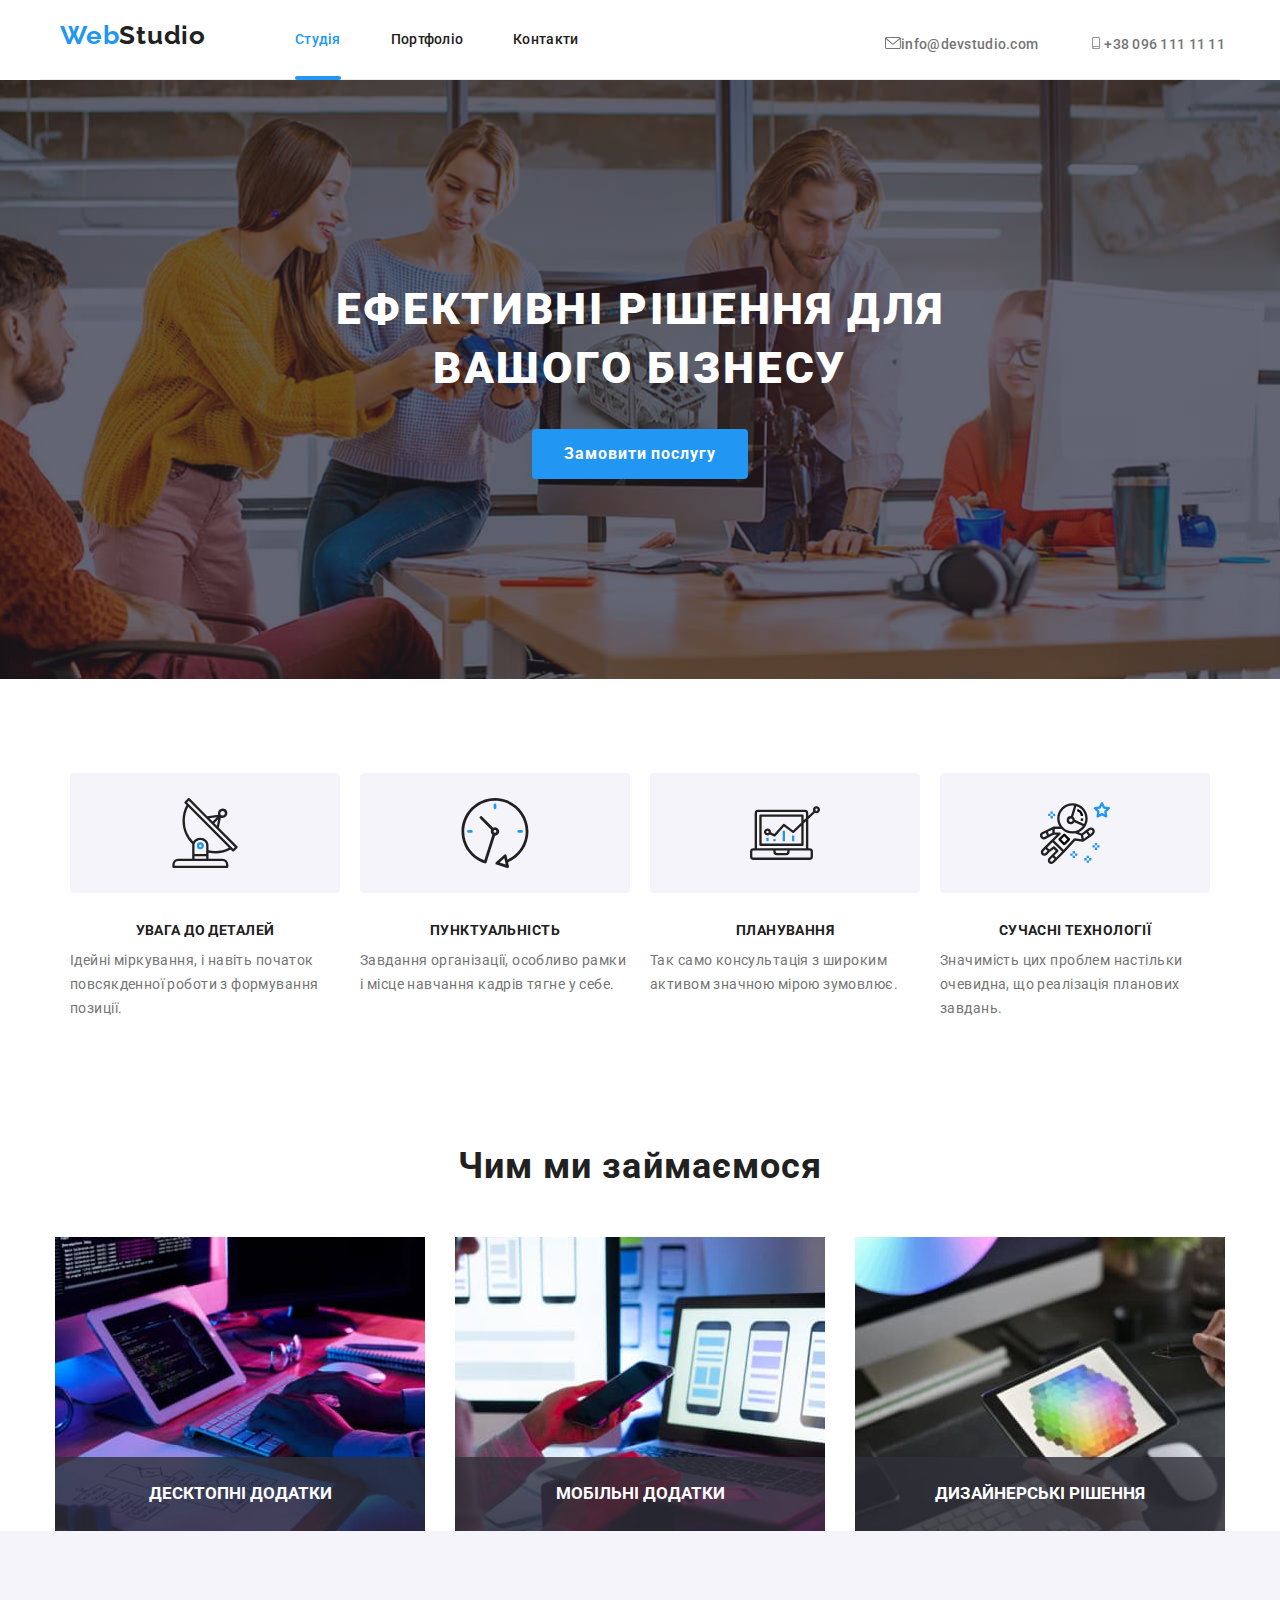
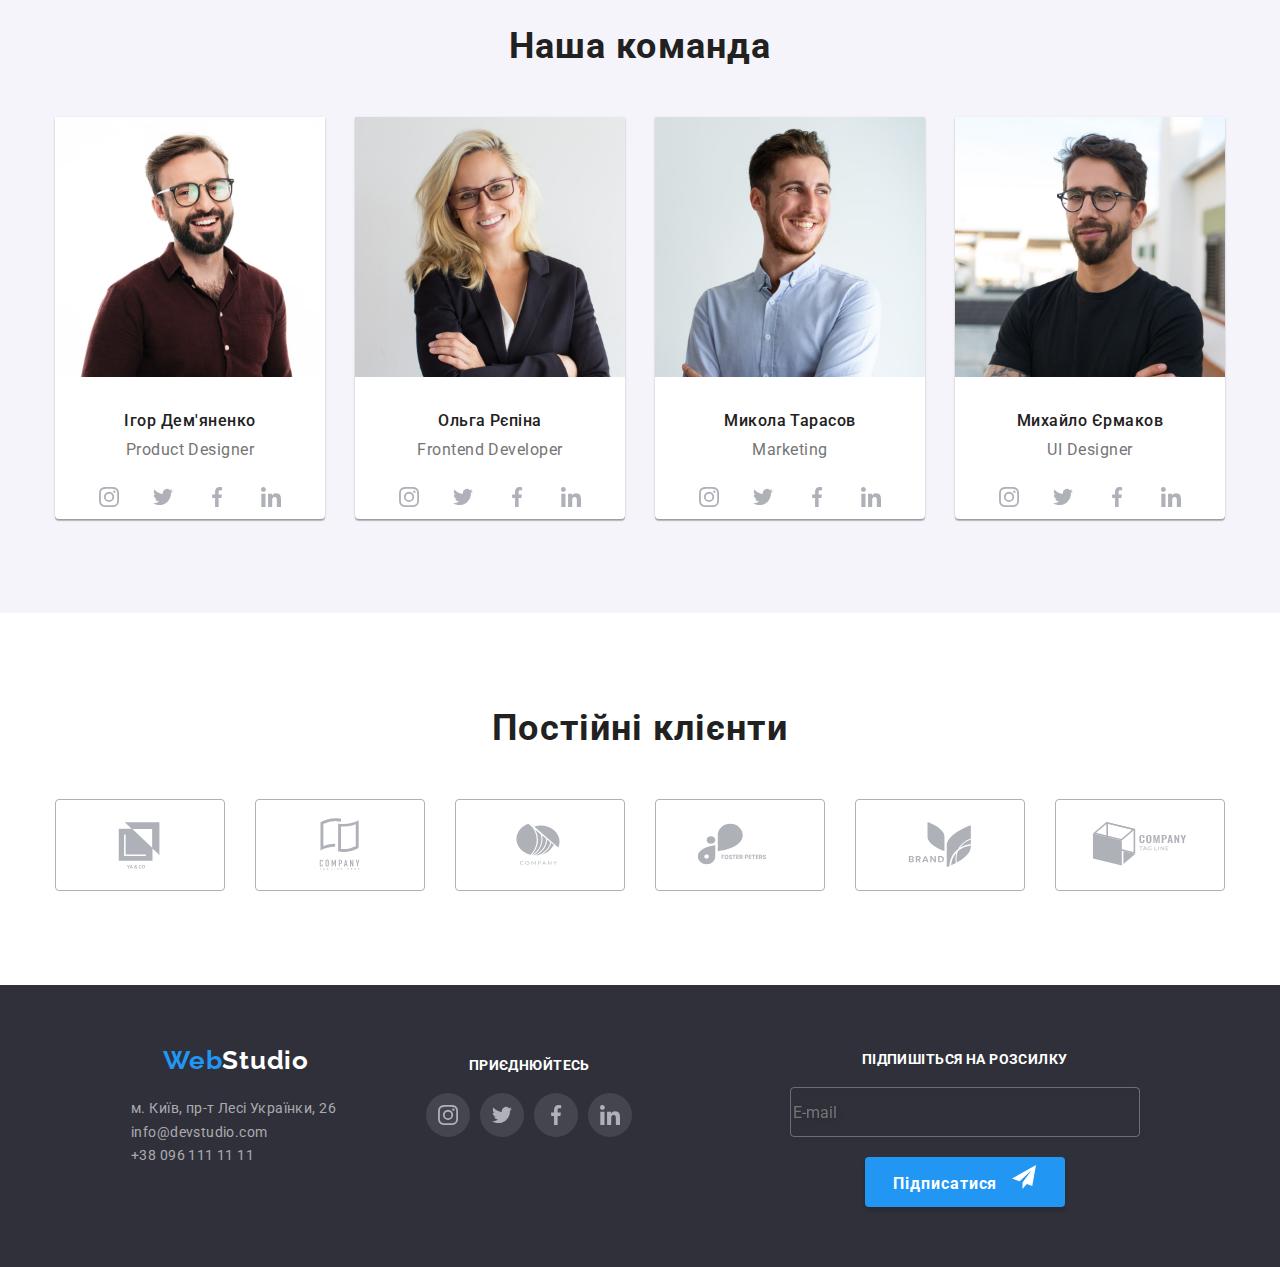
==== index.html @ e7481c09 "do hw8" ====
<!DOCTYPE html>
<html lang="uk">

<head>
  <meta charset="UTF-8" />
  <meta http-equiv="X-UA-Compatible" content="IE=edge" />
  <meta name="viewport" content="width=device-width, initial-scale=1.0" />
  <link rel="preconnect" href="https://fonts.gstatic.com" crossorigin />
  <link rel="preconnect" href="https://fonts.googleapis.com" />
  <link href="https://fonts.googleapis.com/css2?family=Raleway:wght@700&family=Roboto:wght@400;500;700;900&display=swap"
    rel="stylesheet" />
  <link rel="stylesheet"
    href="https://cdnjs.cloudflare.com/ajax/libs/modern-normalize/1.0.0/modern-normalize.min.css" />

  <link rel="stylesheet" href="./css/main.min.css" />

  <link rel="stylesheet" href="https://cdnjs.cloudflare.com/ajax/libs/animate.css/4.1.1/animate.min.css" />
  <title>WebStudio</title>
</head>

<body>
  <!-- Header -->
  <header class="page-header">
    <div class="container header">
      <!--Logo Link-->
      <div>
        <a href="./index.html" class="logo-link logo-link--header">
          <span lang="en">Web<span class="logo-link__studio logo-link__studio--header-color">Studio</span></span></a>
      </div>

      <!--Mobile navigation-->
      <div>
        <button type="button" class="open-mobile-nav open-modal" data-modal-open>
          <svg class="open-mobile-nav__svg">
            <use href="./images/icons.svg#open-mobile-nav"></use>
          </svg>
        </button>
      </div>
      <div class="backdrop is-hidden" data-modal>
        <div class="mobile-nav-modal no-scroll">
          <button type="button" class="close-mobile-nav" data-modal-close>
            <svg class="modal-close">
              <use href="./images/icons.svg#close">
              </use>
            </svg>
          </button>
          <nav class="mobile-navigation">
            <ul class="mobile-navigation__list list">
              <li class="mobile-navigation__item">
                <a href="./index.html" class="mobile-navigation__link mobile-navigation__link--active link">Студія</a>
              </li>
              <li class="mobile-navigation__item">
                <a href="./portfolio.html" class="mobile-navigation__link link">Портфоліо</a>
              </li>
              <li class="mobile-navigation__item">
                <a href="#contacts" class="mobile-navigation__link link">Контакти</a>
              </li>
            </ul>
          </nav>
          <ul class="mobile-contact list">
            <li class="mobile-contact__item">
              <a href="mailto:info@devstudio.com" class="link mobile-contact__mail">
                info@devstudio.com
              </a>
            </li>
            <li class="mobile-contact__item">
              <a href="tel:+380961111111" class="link mobile-contact__tell">
                +38 096 111 11 11
              </a>
            </li>
          </ul>
          <ul class="header-social list">
            <li class="header-social__item">
              <a href="https://www.instagram.com/" class="header-social__link link">
                Instagram</a>
            </li>
            <li>
              <p class="pipeline">|</p>
            </li>
            <li class="header-social__item">
              <a href="https://twitter.com/" class="header-social__link link">
                Twitter</a>
            </li>
            <li>
              <p class="pipeline">|</p>
            </li>
            <li class="header-social__item">
              <a href="https://www.facebook.com/" class="header-social__link link">
                Facebook</a>
            </li>
            <li>
              <p class="pipeline">|</p>
            </li>
            <li class="header-social__item">
              <a href="https://www.linkedin.com/" class="header-social__link link">
                LinkedIN
              </a>
            </li>
          </ul>
        </div>
      </div>
    </div>

    <!--Normal navigation-->
    <nav class="navigation">
      <ul class="navigation__list list">
        <li class="navigation__item">
          <a href="./index.html" class="navigation__link link navigation__link--active ">Студія</a>
        </li>
        <li class="navigation__item">
          <a href="./portfolio.html" class="navigation__link link">Портфоліо</a>
        </li>
        <li class="navigation__item">
          <a href="#contacts" class="navigation__link link">Контакти</a>
        </li>
      </ul>
    </nav>

    <ul class="contact list">
      <li class="contact__item">
        <a href="mailto:info@devstudio.com" class="link contact__mail">
          <div class="logo-cont">
            <svg class="mail-svg">
              <use href="./images/icons.svg#icon-envelope">
              </use>
            </svg>
          </div>info@devstudio.com
        </a>
      </li>
      <li class="contact__item">
        <a href="tel:+380961111111" class="link contact__tell">
          <div class="logo-cont">
            <svg class="phone-svg">
              <use href="./images/icons.svg#icon-phone">
              </use>
            </svg>
          </div>+38 096 111 11 11
        </a>
      </li>
    </ul>
  </header>

  <body>

    <!--Hero Section-->
    <section>
      <div class="hero">
        <h1 class="hero__title">
          Ефективні рішення для вашого бізнесу
        </h1>
        <button type="button" class="hero__button open-modal button" data-modal-open>
          Замовити послугу
        </button>
      </div>
    </section>

    <!--Section Our Аdvantages-->
    <section class="advantages section">
      <div class="container">
        <h2 class="advantages__title visually-hidden">Переваги</h2>
        <ul class="advantage list">
          <li class="advantage__item">
            <div class="advantage__bloc">
              <svg class="advantage__svg">
                <use href="./images/icons.svg#icon-antenna"></use>
              </svg>
            </div>
            <h3 class="advantage__name">УВАГА ДО ДЕТАЛЕЙ</h3>
            <p class="advantage__description">
              Ідейні міркування, і навіть початок повсякденної роботи з
              формування позиції.
            </p>
          </li>
          <li class="advantage__item">
            <div class="advantage__bloc">
              <svg class="advantage__svg">
                <use href="./images/icons.svg#icon-clock"></use>
              </svg>
            </div>
            <h3 class="advantage__name">ПУНКТУАЛЬНІСТЬ</h3>
            <p class="advantage__description">
              Завдання організації, особливо рамки і місце навчання кадрів тягне
              у себе.
            </p>
          </li>
          <li class="advantage__item">
            <div class="advantage__bloc">
              <svg class="advantage__svg">
                <use href="./images/icons.svg#icon-diagram"></use>
              </svg>
            </div>
            <h3 class="advantage__name">ПЛАНУВАННЯ</h3>
            <p class="advantage__description">
              Так само консультація з широким активом значною мірою зумовлює.
            </p>
          </li>
          <li class="advantage__item">
            <div class="advantage__bloc">
              <svg class="advantage__svg">
                <use href="./images/icons.svg#icon-astronaut"></use>
              </svg>
            </div>
            <h3 class="advantage__name">СУЧАСНІ ТЕХНОЛОГІЇ</h3>
            <p class="advantage__description">
              Значимість цих проблем настільки очевидна, що реалізація планових
              завдань.
            </p>
          </li>
        </ul>
      </div>
    </section>

    <!--Section What Do We Do-->
    <section class="we-do section">
      <div class="container">
        <h2 class="we-do__title block-head">Чим ми займаємося</h2>
        <ul class="we-do__list list">
          <li class="we-do__item">
            <div class="we-do__thumb">
              <img class="we-do__img" src="./images/we-do/box1.jpg" alt="Programing" width="370" />
              <p class="we-do__description">Десктопні додатки</p>
            </div>
          </li>
          <li class="we-do__item">
            <div class="we-do__thumb">
              <img class="we-do__img" src="./images/we-do/box2.jpg" alt="Design" width="370" />
              <p class="we-do__description">Мобільні додатки</p>
            </div>
          </li>
          <li class="we-do__item">
            <div class="we-do__thumb">
              <img class="we-do__img" src="./images/we-do/box3.jpg" alt="Drafting" width="370" />
              <p class="we-do__description">Дизайнерські рішення</p>
            </div>
          </li>
        </ul>
      </div>
    </section>

    <!--Our Team-->
    <section class="team-sect section">
      <div class="container">
        <h2 class="block-head">Наша команда</h2>
        <ul class="team list">
          <li class="team__item">
            <section class="employee">
              <img class="employee__img" src="./images/team/team1.jpg" alt="Ігор Дем'яненко" width="270" />
              <div class="team-frame">
                <h3 class="employee__name">Ігор Дем'яненко</h3>
                <p class="employee__position-on-team" lang="en">
                  Product Designer
                </p>
                <div class="employee__social-network">
                  <ul class="social list">
                    <li class="social__item">
                      <a class="social__link" href="https://www.instagram.com/">
                        <svg class="social__svg">
                          <use href="./images/icons.svg#icon-instagram"></use>
                        </svg>
                      </a>
                    </li>
                    <li class="social__item">
                      <a class="social__link" href="https://twitter.com/">
                        <svg class="social__svg">
                          <use href="./images/icons.svg#icon-twitter"></use>
                        </svg>
                      </a>
                    </li>
                    <li class="social__item">
                      <a class="social__link" href="https://www.facebook.com/">
                        <svg class="social__svg">
                          <use href="./images/icons.svg#icon-facebook"></use>
                        </svg>
                      </a>
                    </li>
                    <li class="social__item">
                      <a class="social__link" href="https://www.linkedin.com/">
                        <svg class="social__svg">
                          <use href="./images/icons.svg#icon-linkedin"></use>
                        </svg>
                      </a>
                    </li>
                  </ul>
                </div>
              </div>
            </section>
          </li>
          <li class="team__item">
            <section class="employee">
              <img class="employee__img" src="./images/team/team2.jpg" alt="Ольга Рєпіна" width="270" />
              <div class="team-frame">
                <h3 class="employee__name">Ольга Рєпіна</h3>
                <p class="employee__position-on-team" lang="en">
                  Frontend Developer
                </p>
                <div class="employee__social-network">
                  <ul class="social list">
                    <li class="social__item">
                      <a class="social__link" href="https://www.instagram.com/">
                        <svg class="social__svg">
                          <use href="./images/icons.svg#icon-instagram"></use>
                        </svg>
                      </a>
                    </li>
                    <li class="social__item">
                      <a class="social__link" href="https://twitter.com/">
                        <svg class="social__svg">
                          <use href="./images/icons.svg#icon-twitter"></use>
                        </svg>
                      </a>
                    </li>
                    <li class="social__item">
                      <a class="social__link" href="https://www.facebook.com/">
                        <svg class="social__svg">
                          <use href="./images/icons.svg#icon-facebook"></use>
                        </svg>
                      </a>
                    </li>
                    <li class="social__item">
                      <a class="social__link" href="https://www.linkedin.com/">
                        <svg class="social__svg">
                          <use href="./images/icons.svg#icon-linkedin"></use>
                        </svg>
                      </a>
                    </li>
                  </ul>
                </div>
              </div>
            </section>
          </li>
          <li class="team__item">
            <section class="employee">
              <img class="employee__img" src="./images/team/team3.jpg" alt="Микола Тарасов" width="270" />
              <div class="team-frame">
                <h3 class="employee__name">Микола Тарасов</h3>
                <p class="employee__position-on-team" lang="en">
                  Marketing
                </p>
                <div class="employee__social-network">
                  <ul class="social list">
                    <li class="social__item">
                      <a class="social__link" href="https://www.instagram.com/">
                        <svg class="social__svg">
                          <use href="./images/icons.svg#icon-instagram"></use>
                        </svg>
                      </a>
                    </li>
                    <li class="social__item">
                      <a class="social__link" href="https://twitter.com/">
                        <svg class="social__svg">
                          <use href="./images/icons.svg#icon-twitter"></use>
                        </svg>
                      </a>
                    </li>
                    <li class="social__item">
                      <a class="social__link" href="https://www.facebook.com/">
                        <svg class="social__svg">
                          <use href="./images/icons.svg#icon-facebook"></use>
                        </svg>
                      </a>
                    </li>
                    <li class="social__item">
                      <a class="social__link" href="https://www.linkedin.com/">
                        <svg class="social__svg">
                          <use href="./images/icons.svg#icon-linkedin"></use>
                        </svg>
                      </a>
                    </li>
                  </ul>
                </div>
              </div>
            </section>
          </li>
          <li>
            <section class="employee">
              <img class="employee__img" src="./images/team/team4.jpg" alt="Михайло Єрмаков" width="270" />
              <div class="team-frame">
                <h3 class="employee__name">Михайло Єрмаков</h3>
                <p class="employee__position-on-team" lang="en">
                  UI Designer
                </p>
                <div class="team-social-network">
                  <div class="employee__social-network">
                    <ul class="social list">
                      <li class="social__item">
                        <a class="social__link" href="https://www.instagram.com/">
                          <svg class="social__svg">
                            <use href="./images/icons.svg#icon-instagram"></use>
                          </svg>
                        </a>
                      </li>
                      <li class="social__item">
                        <a class="social__link" href="https://twitter.com/">
                          <svg class="social__svg">
                            <use href="./images/icons.svg#icon-twitter"></use>
                          </svg>
                        </a>
                      </li>
                      <li class="social__item">
                        <a class="social__link" href="https://www.facebook.com/">
                          <svg class="social__svg">
                            <use href="./images/icons.svg#icon-facebook"></use>
                          </svg>
                        </a>
                      </li>
                      <li class="social__item">
                        <a class="social__link" href="https://www.linkedin.com/">
                          <svg class="social__svg">
                            <use href="./images/icons.svg#icon-linkedin"></use>
                          </svg>
                        </a>
                      </li>
                    </ul>
                  </div>
                </div>
              </div>
            </section>
          </li>
        </ul>
      </div>
    </section>

    <!--Regular Customers-->
    <section class="customer section">
      <div class="container">
        <h2 class="block-head">Постійні клієнти</h2>
        <ul class="customer__list list">
          <li class="customer__item">
            <a href="" class="customer__link">
              <svg class="customer__logo">
                <use href="./images/icons.svg#icon-client-logo-1"></use>
              </svg>
            </a>
          </li>
          <li class="customer__item">
            <a href="" class="customer__link">
              <svg class="customer__logo">
                <use href="./images/icons.svg#icon-client-logo-2"></use>
              </svg>
            </a>
          </li>
          <li class="customer__item">
            <a href="" class="customer__link">
              <svg class="customer__logo">
                <use href="./images/icons.svg#icon-client-logo-3"></use>
              </svg>
            </a>
          </li>
          <li class="customer__item">
            <a href="" class="customer__link">
              <svg class="customer__logo">
                <use href="./images/icons.svg#icon-client-logo-4"></use>
              </svg>
            </a>
          </li>
          <li class="customer__item">
            <a href="" class="customer__link">
              <svg class="customer__logo">
                <use href="./images/icons.svg#icon-client-logo-5"></use>
              </svg>
            </a>
          </li>
          <li class="customer__item">
            <a href="" class="customer__link">
              <svg class="customer__logo">
                <use href="./images/icons.svg#icon-client-logo-6"></use>
              </svg>
            </a>
          </li>
        </ul>
      </div>
    </section>

    <!--Footer-->
    <footer class="footer">
      <div class="container footer-cont">
        <h2 class="visually-hidden" id="#contacts">
          Контакти
        </h2>
        <address class="address">
          <ul class="address__contact list">
            <li class="address__item">
              <a href="./index.html" class="logo-link logo-link--footer"><span lang="en">Web<span
                    class="logo-link__studio logo-link__studio--footer-color">Studio</span></span></a>
            </li>
            <li class="address__item">
              <p class="address__place">м. Київ, пр-т Лесі Українки, 26</p>
            </li>
            <li class="address__item">
              <a href="mailto:info@devstudio.com" class="address__mail">info@devstudio.com</a>
            </li>
            <li class="address__item">
              <a href="tel:+380961111111" class="address__tell">+38 096 111 11 11</a>
            </li>
          </ul>
        </address>

        <div class="connect">
          <p class="connect__label">Приєднюйтесь</p>
          <ul class="social list">
            <li class="social__item">
              <a href="https://www.instagram.com/" class="social__link">
                <svg class="social__svg">
                  <use href="./images/icons.svg#icon-instagram"></use>
                </svg>
              </a>
            </li>
            <li class="social__item">
              <a href="https://twitter.com/" class="social__link">
                <svg class="social__svg">
                  <use href="./images/icons.svg#icon-twitter"></use>
                </svg>
              </a>
            </li>
            <li class="social__item">
              <a href="https://www.facebook.com/" class="social__link">
                <svg class="social__svg">
                  <use href="./images/icons.svg#icon-facebook"></use>
                </svg>
              </a>
            </li>
            <li class="social__item">
              <a href="https://www.linkedin.com/" class="social__link">
                <svg class="social__svg">
                  <use href="./images/icons.svg#icon-linkedin"></use>
                </svg>
              </a>
            </li>
          </ul>
        </div>

        <div class="subs">
          <form name="subscribe__form" autocomplete="on" novalidate class="subscribe">
            <label class="subscribe__label">
              <span class="subscribe__text">Підпишіться на розсилку</span>
              <input type="email" name="email" placeholder="E-mail" class="subscribe__input" />
            </label>
            <button type="submit" class="btn">Підписатися
              <svg class="btn__icon">
                <use href="./images/icons.svg#send">
                </use>
              </svg>
            </button>
          </form>
        </div>
      </div>
    </footer>


    <!--modal-->
    <div class="backdrop is-hidden" data-modal>
      <div class="modal-call no-scroll">
        <button type="button" class="close-button" data-modal-close>
          <svg class="modal-close">
            <use href="./images/icons.svg#close">
            </use>
          </svg>
        </button>
        <div class="order-service">
          <h2 class="visually-hidden">Замовити послугу</h2>
          <p class="">Залиште свої дані, ми вам передзвонимо</p>
          <label class="client-label">Ім'я
            <input type="text" name="client-name" class="client-input">
            <svg class="input-icon">
              <use href="./images/icons.svg#name"></use>
            </svg>
          </label>
          <label class="client-label">Телефон
            <input type="tel" name="client-tel" class="client-input">
            <svg class="input-icon">
              <use href="./images/icons.svg#phone"></use>
            </svg>
          </label>
          <label class="client-label">Пошта
            <input type="email" name="client-email" class="client-input">
            <svg class="input-icon">
              <use href="./images/icons.svg#envelope"></use>
            </svg>
          </label>
          <label class="client-label">
            Коментар
            <textarea name="comment" placeholder="Введіть текст" class="client-text-area"></textarea>
          </label>


          <div class="applybox">
            <input type="checkbox" id="conditions" class="check" name="check" />

            <label for="conditions" class="conditions"><span class="check-icon"></span>Погоджуюся з розсилкою та приймаю

            </label>
            <a href="https://policies.google.com/terms?hl=uk" class="link terms-agreement" target="_blank"
              rel="noreferrer noopener">Умови
              договору</a>
          </div>


          <button type="submit" class="send-btn">Відправити</button>
        </div>
      </div>
    </div>

  </body>

  <script src="./js/modal.js"></script>
  <script src="js/mobile-menu.js"></script>

</html>
---- css/main.min.css ----
html{-webkit-box-sizing:border-box;box-sizing:border-box}*,*::before,*::after{-webkit-box-sizing:inherit;box-sizing:inherit}body,html{margin:0;height:100%}h1,h2,h3,h4,h5,h6,p,ul,li{margin:0;padding:0}img li a ul label input{display:block;width:100%;height:auto}body{font-family:"Roboto",sans-serif;color:#212121;font-style:normal;margin:0 auto}.list{list-style:none;padding:0;margin:0}.visually-hidden{overflow:hidden;position:absolute;white-space:nowrap;clip:rect(0 0 0 0);-webkit-clip-path:inset(50%);clip-path:inset(50%);height:1px;width:1px}.link:hover,.link:focus{color:#2196f3}.container{display:block;margin:0 auto;padding-left:15px;padding-right:15px;max-width:480px}@media screen and (min-width: 768px){.container{max-width:768px}}@media screen and (min-width: 1200px){.container{max-width:1200px}}.section{padding-top:60px;padding-bottom:60px;margin:0 auto}@media screen and (min-width: 1200px){.section{padding-top:94px;padding-bottom:94px}}.block-head{font-weight:700;font-size:36px;line-height:1.17;text-align:center;letter-spacing:.03em;margin-bottom:50px}.is-hidden{opacity:0;visibility:hidden;pointer-events:none}.backdrop{position:fixed;top:0;left:0;width:100%;height:100vh;background:rgba(0,0,0,.5);visibility:visible;-webkit-transition:opacity 1000ms cubic-bezier(0.4, 0, 0.2, 1),visibility 1000ms cubic-bezier(0.4, 0, 0.2, 1);transition:opacity 1000ms cubic-bezier(0.4, 0, 0.2, 1),visibility 1000ms cubic-bezier(0.4, 0, 0.2, 1)}.modal{width:530px;height:580px;position:absolute;top:50%;left:50%;-webkit-transform:translate(-50%, -50%) scale(1);transform:translate(-50%, -50%) scale(1);background:#fff;-webkit-box-shadow:0px 1px 3px rgba(0,0,0,.12),0px 1px 1px rgba(0,0,0,.14),0px 2px 1px rgba(0,0,0,.2);box-shadow:0px 1px 3px rgba(0,0,0,.12),0px 1px 1px rgba(0,0,0,.14),0px 2px 1px rgba(0,0,0,.2);border-radius:4px;-webkit-transition:-webkit-transform 1000ms cubic-bezier(0.215, 0.61, 0.355, 1);transition:-webkit-transform 1000ms cubic-bezier(0.215, 0.61, 0.355, 1);transition:transform 1000ms cubic-bezier(0.215, 0.61, 0.355, 1);transition:transform 1000ms cubic-bezier(0.215, 0.61, 0.355, 1), -webkit-transform 1000ms cubic-bezier(0.215, 0.61, 0.355, 1)}.backdrop.is-hidden .modal{-webkit-transform:scale(0.1);transform:scale(0.1)}.close-button{position:absolute;right:10px;top:10px;border:1px solid rgba(0,0,0,.1);background-color:#fff;width:30px;height:30px;border-radius:50%;cursor:pointer}.close-button:hover svg,.close-button:focus svg{fill:var(--link-color);-webkit-transition:fill 250ms cubic-bezier(0.4, 0, 0.2, 1);transition:fill 250ms cubic-bezier(0.4, 0, 0.2, 1)}.modal-close{width:11px;height:11px}.backdrop.is-hidden .modal{-webkit-transform:scale(0.1);transform:scale(0.1)}.no-scroll{overflow:hidden}.page-header{display:-webkit-box;display:-ms-flexbox;display:flex;-webkit-box-orient:horizontal;-webkit-box-direction:normal;-ms-flex-direction:row;flex-direction:row;-webkit-box-align:center;-ms-flex-align:center;align-items:center;border-bottom:solid 1px #ececec;height:auto;position:relative;max-width:1200px;margin:0 auto;min-height:60px}@media screen and (min-width: 768px){.page-header{min-height:80px}}.open-mobile-nav__svg{width:40px;height:40px}.open-mobile-nav{display:-webkit-box;display:-ms-flexbox;display:flex;background-color:#fff;border:none;width:40px;height:40px;padding:0;position:absolute;right:15px;top:15px}@media screen and (min-width: 768px){.open-mobile-nav{display:none}}.mobile-nav-modal{width:100%;max-width:450px;height:100%;position:absolute;top:50%;left:50%;-webkit-transform:translate(-50%, -50%) scale(1);transform:translate(-50%, -50%) scale(1);background:#fff;-webkit-box-shadow:0px 1px 3px rgba(0,0,0,.12),0px 1px 1px rgba(0,0,0,.14),0px 2px 1px rgba(0,0,0,.2);box-shadow:0px 1px 3px rgba(0,0,0,.12),0px 1px 1px rgba(0,0,0,.14),0px 2px 1px rgba(0,0,0,.2);border-radius:4px;-webkit-transition:-webkit-transform 1000ms cubic-bezier(0.215, 0.61, 0.355, 1);transition:-webkit-transform 1000ms cubic-bezier(0.215, 0.61, 0.355, 1);transition:transform 1000ms cubic-bezier(0.215, 0.61, 0.355, 1);transition:transform 1000ms cubic-bezier(0.215, 0.61, 0.355, 1), -webkit-transform 1000ms cubic-bezier(0.215, 0.61, 0.355, 1);padding:55px 48px}.close-mobile-nav{position:absolute;right:15px;top:15px;width:30px;height:30px;border-radius:50%;cursor:pointer;border:none;background-color:#fff}.close-mobile-nav:hover svg,.close-mobile-nav:focus svg{fill:#2196f3;-webkit-transition:fill 250ms cubic-bezier(0.4, 0, 0.2, 1);transition:fill 250ms cubic-bezier(0.4, 0, 0.2, 1)}.modal-close{width:11px;height:11px}.mobile-navigation{display:block}.mobile-navigation__list{display:-webkit-box;display:-ms-flexbox;display:flex;-webkit-box-orient:vertical;-webkit-box-direction:normal;-ms-flex-direction:column;flex-direction:column}.mobile-navigation__item:not(last-child){margin-bottom:45px}.mobile-navigation__link{display:block;font-weight:500;font-size:40px;line-height:1.3;letter-spacing:.02em;color:#212121}.mobile-navigation__link--active{color:#2196f3}.mobile-contact{display:block;-webkit-box-orient:vertical;-webkit-box-direction:normal;-ms-flex-direction:column;flex-direction:column;margin-top:34px}.mobile-contact__item:not(last-child){margin-bottom:40px}.mobile-contact__tell,.mobile-contact__mail{font-weight:500;font-size:24px;line-height:1.15;letter-spacing:.02em;color:#757575;padding:32px 0}.header-social{display:-webkit-box;display:-ms-flexbox;display:flex;-webkit-box-orient:horizontal;-webkit-box-direction:normal;-ms-flex-direction:row;flex-direction:row;-ms-flex-pack:distribute;justify-content:space-around}.header-social__link{color:#2196f3}.pipeline{color:rgba(33,33,33,.2)}.navigation{display:none}@media screen and (min-width: 768px){.navigation{display:contents;display:-webkit-box;display:-ms-flexbox;display:flex;position:absolute;left:255px}}.contact{display:none}@media screen and (min-width: 768px){.contact{display:-webkit-box;display:-ms-flexbox;display:flex;vertical-align:middle}}@media screen and (min-width: 768px){.contact{display:contents;display:-webkit-box;display:-ms-flexbox;display:flex;-webkit-box-orient:vertical;-webkit-box-direction:normal;-ms-flex-direction:column;flex-direction:column;vertical-align:middle;position:absolute;right:15px}}@media screen and (min-width: 1200px){.contact{-webkit-box-orient:horizontal;-webkit-box-direction:normal;-ms-flex-direction:row;flex-direction:row}}.contact__item{display:block}.contact__item:not(:last-child){margin-right:50px}.logo-cont{height:12px;-webkit-box-pack:center;-ms-flex-pack:center;justify-content:center}.contact__mail,.contact__tell{font-weight:500;font-size:14px;line-height:1.15;letter-spacing:.02em;color:#757575;display:-webkit-box;display:-ms-flexbox;display:flex;margin-top:10px}.navigation__list{display:-webkit-box;display:-ms-flexbox;display:flex;-webkit-box-orient:horizontal;-webkit-box-direction:normal;-ms-flex-direction:row;flex-direction:row;-webkit-box-align:center;-ms-flex-align:center;align-items:center}.navigation__link{display:block;font-weight:500;font-size:14px;line-height:1.15;letter-spacing:.02em;color:#212121;padding:32px 0;position:relative}.navigation__link--active{color:#2196f3}.navigation__link--active::after{content:"";display:block;width:100%;height:4px;background-color:#2196f3;border-radius:2px;position:absolute;bottom:0px}.navigation__item:not(:last-child){margin-right:50px}.logo-link__studio{color:#212121}.contact{display:none}@media screen and (min-width: 768px){.contact{display:-webkit-box;display:-ms-flexbox;display:flex;vertical-align:middle}}.mail-svg,.phone-svg{width:16px;height:12px;-webkit-box-pack:baseline;-ms-flex-pack:baseline;justify-content:baseline;fill:currentColor}.logo-link{font-family:"Raleway",sans-serif;font-style:normal;font-weight:700;font-size:26px;line-height:1.2;color:#2196f3;letter-spacing:.03em;text-decoration:none}.logo-link--header{display:block;position:absolute;top:15px;left:20px}@media screen and (min-width: 768px){.logo-link--header{top:20px}}.logo-link__studio--header-color{color:#212121}.logo-link__studio--footer-color{color:#fff}.logo-link--footer{display:-webkit-box;display:-ms-flexbox;display:flex;-webkit-box-align:baseline;-ms-flex-align:baseline;align-items:baseline;margin-bottom:20px}.social{display:-webkit-box;display:-ms-flexbox;display:flex;-webkit-box-orient:horizontal;-webkit-box-direction:normal;-ms-flex-direction:row;flex-direction:row;gap:10;-webkit-box-pack:center;-ms-flex-pack:center;justify-content:center}.social__link>svg{fill:#afb1b8;-webkit-transition-property:fill;transition-property:fill;-webkit-transition-duration:250ms;transition-duration:250ms;-webkit-transition-timing-function:cubic-bezier(0.4, 0, 0.2, 1);transition-timing-function:cubic-bezier(0.4, 0, 0.2, 1)}.social__link:hover>svg,.social__link:focus>svg{fill:#fff}.social__link{display:-webkit-box;display:-ms-flexbox;display:flex;-webkit-box-align:center;-ms-flex-align:center;align-items:center;-webkit-box-pack:center;-ms-flex-pack:center;justify-content:center;width:44px;height:44px;border-radius:50%;background:rgba(255,255,255,0);-webkit-transition-property:background-color;transition-property:background-color;-webkit-transition-duration:250ms;transition-duration:250ms;-webkit-transition-timing-function:cubic-bezier(0.4, 0, 0.2, 1);transition-timing-function:cubic-bezier(0.4, 0, 0.2, 1)}.social__link:hover,.social__link:focus{background-color:#2196f3}.link{text-decoration:none;-webkit-transition-property:color;transition-property:color;-webkit-transition-duration:250ms;transition-duration:250ms;-webkit-transition-timing-function:cubic-bezier(0.4, 0, 0.2, 1);transition-timing-function:cubic-bezier(0.4, 0, 0.2, 1)}.link :hover,.link :focus{color:#2196f3}.hero{min-width:480px;height:auto;padding:200px 0;background-repeat:no-repeat;background-position:center;background-size:cover;background-color:#c4c4c4;background-image:-webkit-gradient(linear, left top, left bottom, from(rgba(47, 48, 58, 0.4)), to(rgba(47, 48, 58, 0.4))),url(/images/hero/hero_mobile_x1.jpg);background-image:linear-gradient(rgba(47, 48, 58, 0.4), rgba(47, 48, 58, 0.4)),url(/images/hero/hero_mobile_x1.jpg)}@media screen and (min-width: 768px){.hero{min-width:768px;background-image:-webkit-gradient(linear, left top, left bottom, from(rgba(47, 48, 58, 0.4)), to(rgba(47, 48, 58, 0.4))),url(/images/hero/hero_tablet_x1.jpg);background-image:linear-gradient(rgba(47, 48, 58, 0.4), rgba(47, 48, 58, 0.4)),url(/images/hero/hero_tablet_x1.jpg)}}@media screen and (min-width: 1200px){.hero{min-width:768px;background-image:-webkit-gradient(linear, left top, left bottom, from(rgba(47, 48, 58, 0.4)), to(rgba(47, 48, 58, 0.4))),url(/images/hero/hero_desktop_x1.jpg);background-image:linear-gradient(rgba(47, 48, 58, 0.4), rgba(47, 48, 58, 0.4)),url(/images/hero/hero_desktop_x1.jpg)}}.hero__title{display:block;max-width:360px;margin:0 auto;font-weight:900;font-size:26px;line-height:1.62;text-align:center;letter-spacing:.06em;text-transform:uppercase;color:#fff;margin-bottom:30px}@media screen and (min-width: 1200px){.hero__title{max-width:730px;font-size:44px;line-height:1.35}}.hero__button{display:block;font-weight:700;font-size:16px;line-height:1.35;font-family:inherit;letter-spacing:.06em;background-color:#2196f3;color:#fff;cursor:pointer;width:216px;height:50px;border-radius:4px;border:1px rgba(0,0,0,0);margin:0 auto;-webkit-transition-property:background-color;transition-property:background-color;-webkit-transition-duration:250ms;transition-duration:250ms;-webkit-transition-timing-function:cubic-bezier(0.4, 0, 0.2, 1);transition-timing-function:cubic-bezier(0.4, 0, 0.2, 1)}.hero__button:focus,.hero__button:hover{background-color:#188ce8}.advantage{-webkit-box-orient:vertical;-webkit-box-direction:normal;-ms-flex-direction:column;flex-direction:column;-webkit-box-pack:center;-ms-flex-pack:center;justify-content:center;-webkit-box-align:start;-ms-flex-align:start;align-items:flex-start;margin:0 auto}@media screen and (min-width: 768px){.advantage{display:-webkit-box;display:-ms-flexbox;display:flex;-ms-flex-wrap:wrap;flex-wrap:wrap;gap:20px;-webkit-box-orient:horizontal;-webkit-box-direction:normal;-ms-flex-direction:row;flex-direction:row}}.advantage__bloc{display:-webkit-box;display:-ms-flexbox;display:flex;-webkit-box-pack:center;-ms-flex-pack:center;justify-content:center;-webkit-box-align:center;-ms-flex-align:center;align-items:center;width:450px;height:120px;margin-bottom:30px;background:#f5f4fa;border-radius:4px}@media screen and (min-width: 768px){.advantage__bloc{width:354px}}@media screen and (min-width: 1200px){.advantage__bloc{max-width:270px;margin-bottom:30px}}.advantage__svg{width:70px;height:70px;fill:#212121,#afb1b8}.advantage__name{text-align:center;color:var(--text-color);text-transform:uppercase;font-weight:700;font-size:14px;line-height:1.14;letter-spacing:.03em;margin-bottom:10px}.advantage__description{font-weight:400;width:450px;font-size:14px;line-height:1.71;letter-spacing:.03em;color:#757575;margin-bottom:30px}@media screen and (min-width: 768px){.advantage__description{max-width:354px}}@media screen and (min-width: 1200px){.advantage__description{max-width:270px}}.we-do{display:none}@media screen and (min-width: 1200px){.we-do{display:contents}}.we-do__list{display:-webkit-box;display:-ms-flexbox;display:flex;-webkit-box-orient:horizontal;-webkit-box-direction:normal;-ms-flex-direction:row;flex-direction:row;-webkit-box-pack:center;-ms-flex-pack:center;justify-content:center}.we-do__item:nth-child(n+2){margin-left:30px}.we-do__item{display:block}.we-do__img{display:block}.we-do__description{display:block;color:#fff;text-transform:uppercase;padding:27px 0;text-align:center;background:rgba(47,48,58,.8);position:absolute;bottom:0;width:100%;font-weight:700;font-size:17px}.we-do__thumb{position:relative}.team-sect{background-color:#f5f4fa}.team{display:-webkit-box;display:-ms-flexbox;display:flex;-webkit-box-orient:vertical;-webkit-box-direction:normal;-ms-flex-direction:column;flex-direction:column;-webkit-box-pack:center;-ms-flex-pack:center;justify-content:center;-webkit-box-align:center;-ms-flex-align:center;align-items:center;gap:30px}@media screen and (min-width: 768px){.team{display:-webkit-box;display:-ms-flexbox;display:flex;-webkit-box-orient:horizontal;-webkit-box-direction:normal;-ms-flex-direction:row;flex-direction:row;-ms-flex-wrap:wrap;flex-wrap:wrap}}.team__item{display:block}.employee{background-color:#fff;-webkit-box-shadow:0px 1px 3px rgba(0,0,0,.12),0px 1px 1px rgba(0,0,0,.14),0px 2px 1px rgba(0,0,0,.2);box-shadow:0px 1px 3px rgba(0,0,0,.12),0px 1px 1px rgba(0,0,0,.14),0px 2px 1px rgba(0,0,0,.2);border-radius:0px 0px 4px 4px;width:450px}@media screen and (min-width: 768px){.employee{width:354px}}@media screen and (min-width: 1200px){.employee{width:270px}}.employee__img{width:450px;height:auto}@media screen and (min-width: 768px){.employee__img{width:354px}}@media screen and (min-width: 1200px){.employee__img{width:270px}}.employee__name{padding-top:30px;font-weight:500;font-size:16px;line-height:1.19;letter-spacing:.03em;margin-bottom:10px;text-align:center}.employee__position-on-team{font-weight:400;font-size:16px;line-height:1.19;letter-spacing:.03em;color:#757575;text-align:center;margin-bottom:16px}.modal-call{width:calc(100vw - 30px);max-width:450px;min-height:610px;position:absolute;top:50%;left:50%;-webkit-transform:translate(-50%, -50%) scale(1);transform:translate(-50%, -50%) scale(1);background:#fff;-webkit-box-shadow:0px 1px 3px rgba(0,0,0,.12),0px 1px 1px rgba(0,0,0,.14),0px 2px 1px rgba(0,0,0,.2);box-shadow:0px 1px 3px rgba(0,0,0,.12),0px 1px 1px rgba(0,0,0,.14),0px 2px 1px rgba(0,0,0,.2);border-radius:4px;-webkit-transition:-webkit-transform 1000ms cubic-bezier(0.215, 0.61, 0.355, 1);transition:-webkit-transform 1000ms cubic-bezier(0.215, 0.61, 0.355, 1);transition:transform 1000ms cubic-bezier(0.215, 0.61, 0.355, 1);transition:transform 1000ms cubic-bezier(0.215, 0.61, 0.355, 1), -webkit-transform 1000ms cubic-bezier(0.215, 0.61, 0.355, 1)}@media screen and (min-width: 1200px){.modal-call{max-width:528px;max-height:581px}}.backdrop.is-hidden .modal{-webkit-transform:scale(0.1);transform:scale(0.1)}.close-button{position:absolute;right:10px;top:10px;border:1px solid rgba(0,0,0,.1);background-color:#fff;width:30px;height:30px;border-radius:50%;cursor:pointer}.close-button:hover svg,.close-button:focus svg{fill:var(--link-color);-webkit-transition:fill 250ms cubic-bezier(0.4, 0, 0.2, 1);transition:fill 250ms cubic-bezier(0.4, 0, 0.2, 1)}.modal-close{width:11px;height:11px}.is-hidden{opacity:0;visibility:hidden;pointer-events:none}.backdrop.is-hidden .modal{-webkit-transform:scale(0.1);transform:scale(0.1)}.no-scroll{overflow:hidden}.order-service{display:-webkit-box;display:-ms-flexbox;display:flex;-webkit-box-orient:vertical;-webkit-box-direction:normal;-ms-flex-direction:column;flex-direction:column;padding:40px}.order-service p{font-weight:700;font-size:20px;line-height:1.15;text-align:center;letter-spacing:.03em;color:var(--main-color);margin-bottom:12px}.client-label{display:block;font-weight:400;font-size:12px;line-height:1.17;letter-spacing:.01em;color:var(--contact-color);margin-bottom:10px;position:relative}.input-icon{width:18px;height:18px;fill:var(--main-color);position:absolute;top:50%;left:12px}.client-input{display:block;width:100%;height:40px;margin-top:4px;padding:12px 12px 12px 36px}.client-input:focus,.input-subscribe:focus,.client-text-area:focus{border-color:var(--link-color);-webkit-transition:border-color 250ms cubic-bezier(0.4, 0, 0.2, 1);transition:border-color 250ms cubic-bezier(0.4, 0, 0.2, 1)}.client-input:focus+.input-icon{fill:var(--link-color);-webkit-transition:fill 250ms cubic-bezier(0.4, 0, 0.2, 1);transition:fill 250ms cubic-bezier(0.4, 0, 0.2, 1)}.client-text-area{display:block;width:100%;height:120px;padding:12px;margin-top:4px;resize:none}.client-input,.input-subscribe,.client-text-area{outline:none;border:1px solid rgba(33,33,33,.2);border-radius:4px}.check-box-agreement{width:16px;height:15px;border:2px solid var(--secondary-text-color);border-radius:2px}.agreement{margin:0 auto;margin-top:20px}.terms-agreement{font-weight:400;font-size:14px;line-height:1.7;letter-spacing:.03em;color:var(--link-color);-webkit-text-decoration-line:underline;text-decoration-line:underline;margin-left:3px}* .conditions{margin-top:12px;margin-left:5px;text-align:center;font-weight:400;font-size:14px;line-height:1.7px;letter-spacing:.03em;color:var(--description-color);-webkit-user-select:none;-moz-user-select:none;-ms-user-select:none;user-select:none}.send-btn{display:-webkit-box;display:-ms-flexbox;display:flex;width:200px;height:50px;margin-top:30px;-webkit-box-align:center;-ms-flex-align:center;align-items:center;-ms-flex-item-align:center;align-self:center;-webkit-box-pack:center;-ms-flex-pack:center;justify-content:center;background:var(--link-color);-webkit-box-shadow:0px 4px 4px rgba(0,0,0,.15);box-shadow:0px 4px 4px rgba(0,0,0,.15);border-radius:4px;border:none;color:var(--footer-color);font-weight:700;font-size:16px;line-height:1.8;letter-spacing:.06em}.send-btn:hover,.send-btn:focus{background-color:var(--btn-hover-color);-webkit-transition:background-color 250ms cubic-bezier(0.4, 0, 0.2, 1);transition:background-color 250ms cubic-bezier(0.4, 0, 0.2, 1)}.order-service .applybox{position:relative;display:-webkit-box;display:-ms-flexbox;display:flex;-webkit-box-pack:center;-ms-flex-pack:center;justify-content:center;margin-top:19px}.applybox .check{border:2px solid var(--secondary-text-color)}.apply-link{color:var(--accent-color)}.conditions .check-icon{position:absolute;top:50%;left:21px;width:16px;height:15px;translate:0 -50%;border:2px solid var(--secondary-text-color);border-radius:2px}.footer{background-color:#2f303a;margin:0 auto;padding-top:60px;padding-bottom:60px}@media screen and (min-width: 768px){.footer-cont{display:-webkit-box;display:-ms-flexbox;display:flex;-ms-flex-wrap:wrap;flex-wrap:wrap}}.address{display:block;font-family:"Roboto";font-style:normal;font-weight:400;font-size:14px;line-height:1.714;letter-spacing:.03em;color:#fff;margin:0 auto}@media screen and (min-width: 768px){.address{margin-left:76px}}.address__contact{display:-webkit-box;display:-ms-flexbox;display:flex;-webkit-box-orient:vertical;-webkit-box-direction:normal;-ms-flex-direction:column;flex-direction:column;-webkit-box-pack:center;-ms-flex-pack:center;justify-content:center;-webkit-box-align:center;-ms-flex-align:center;align-items:center}@media screen and (min-width: 1200px){.address__contact{-webkit-box-pack:start;-ms-flex-pack:start;justify-content:start}}.address__item{display:block}.address__place,.address__mail,.address__tell{display:-webkit-box;display:-ms-flexbox;display:flex;font-family:"Roboto";font-style:normal;font-weight:400;font-size:14px;line-height:1.714;letter-spacing:.03em;color:rgba(255,255,255,.6);text-decoration:none;width:210px;-webkit-box-pack:center;-ms-flex-pack:center;justify-content:center}@media screen and (min-width: 1200px){.address__place,.address__mail,.address__tell{-webkit-box-pack:start;-ms-flex-pack:start;justify-content:start}}.connect{padding-top:60px}@media screen and (min-width: 768px){.connect{padding:0;margin-right:72px}}.connect__label{text-align:center}.social{margin:0 auto}.subs{display:block;margin:0 auto;padding-top:60px}@media screen and (min-width: 1200px){.subs{padding-top:0}}.subscribe__label{display:block;color:#fff;max-width:450px;margin:0 auto}@media screen and (min-width: 768px){.subscribe__label{width:350px}}.subscribe__input{display:block;max-width:450px;width:100%;height:50px;-ms-flex-line-pack:center;align-content:center;background-color:rgba(0,0,0,0);border:1px solid rgba(255,255,255,.3);-webkit-filter:drop-shadow(0px 4px 4px rgba(0, 0, 0, 0.15));filter:drop-shadow(0px 4px 4px rgba(0, 0, 0, 0.15));border-radius:4px}.subscribe__text{display:block;text-align:center;font-weight:700;font-size:14px;line-height:1.15;letter-spacing:.03em;text-transform:uppercase;color:#fff;margin-top:6px;margin-bottom:20px}.subscribe__label{display:block;color:#fff}.subscribe_form_input p{display:block;-webkit-box-orient:vertical;-webkit-box-direction:normal;-ms-flex-direction:column;flex-direction:column;margin-bottom:23px}.subscribe_form_input{display:block}.btn{width:200px;height:50px;background:#2196f3;-webkit-box-shadow:0px 4px 4px rgba(0,0,0,.15);box-shadow:0px 4px 4px rgba(0,0,0,.15);border-radius:4px;font-weight:700;font-size:16px;line-height:1.88;letter-spacing:.06em;color:#fff;display:block;cursor:pointer;border:none;margin:20px auto 0px auto}.btn:hover,.btn:focus{background-color:#188ce8}.btn__icon{width:24px;height:24px;fill:#fff;margin-left:10px}.connect{display:block}.connect__label{font-style:normal;font-weight:700;font-size:14px;line-height:1,15;letter-spacing:.03em;text-transform:uppercase;color:#fff;margin-bottom:20px;margin-top:12px}.connect__list{display:-webkit-box;display:-ms-flexbox;display:flex;-webkit-box-pack:center;-ms-flex-pack:center;justify-content:center;gap:10px}.social__svg{width:20px;height:20px;fill:#fff}.social__link{display:-webkit-box;display:-ms-flexbox;display:flex;-webkit-box-align:center;-ms-flex-align:center;align-items:center;-webkit-box-pack:center;-ms-flex-pack:center;justify-content:center;width:44px;height:44px;border-radius:50%;background:rgba(255,255,255,.1);-webkit-transition-property:background-color;transition-property:background-color;-webkit-transition-duration:250ms;transition-duration:250ms;-webkit-transition-timing-function:cubic-bezier(0.4, 0, 0.2, 1);transition-timing-function:cubic-bezier(0.4, 0, 0.2, 1)}.social__link:hover,.social__link:focus{background-color:#2196f3}.social__item:not(:last-child){margin-right:10px}.customer__list{display:-webkit-box;display:-ms-flexbox;display:flex;-ms-flex-wrap:wrap;flex-wrap:wrap;-webkit-box-pack:center;-ms-flex-pack:center;justify-content:center;gap:30px}.customer__item{display:block}.customer__link{display:-webkit-box;display:-ms-flexbox;display:flex;-webkit-box-pack:center;-ms-flex-pack:center;justify-content:center;-webkit-box-align:center;-ms-flex-align:center;align-items:center;max-width:210px;height:92px;border-radius:4px;border:1px solid #afb1b8;-webkit-transition-property:border-color;transition-property:border-color;-webkit-transition-duration:250ms;transition-duration:250ms;-webkit-transition-timing-function:cubic-bezier(0.4, 0, 0.2, 1);transition-timing-function:cubic-bezier(0.4, 0, 0.2, 1)}@media screen and (min-width: 768px){.customer__link{width:225px}}@media screen and (min-width: 1200px){.customer__link{width:170px}}.customer__link:hover,.customer__link:focus{border-color:#2196f3}.customer__link:hover>.customer__logo,.customer__link:focus>.customer__logo{fill:#2196f3}.customer__logo{display:block;width:106px;height:60px;fill:#afb1b8}.sort{display:-webkit-box;display:-ms-flexbox;display:flex;-webkit-box-pack:center;-ms-flex-pack:center;justify-content:center;margin-bottom:50px}.sort__button{font-weight:500;font-size:16px;line-height:1.625;font-family:inherit;letter-spacing:.03em;background:#f5f4fa;cursor:pointer;border:none;padding:6px 22px;border-radius:4px;-webkit-transition-property:background-color,color,-webkit-box-shadow;transition-property:background-color,color,-webkit-box-shadow;transition-property:background-color,color,box-shadow;transition-property:background-color,color,box-shadow,-webkit-box-shadow;-webkit-transition-duration:250ms;transition-duration:250ms;-webkit-transition-timing-function:cubic-bezier(0.4, 0, 0.2, 1);transition-timing-function:cubic-bezier(0.4, 0, 0.2, 1)}.sort__button:hover,.sort__button:focus{background-color:#2196f3;color:#fff;-webkit-box-shadow:0px 3px 1px rgba(0,0,0,.1),0px 1px 2px rgba(0,0,0,.08),0px 2px 2px rgba(0,0,0,.12);box-shadow:0px 3px 1px rgba(0,0,0,.1),0px 1px 2px rgba(0,0,0,.08),0px 2px 2px rgba(0,0,0,.12)}.sort__button{margin-left:8px}.portfolio{display:-webkit-box;display:-ms-flexbox;display:flex;-ms-flex-wrap:wrap;flex-wrap:wrap;margin:0 -15px}.portfolio__item{display:-webkit-box;display:-ms-flexbox;display:flex}.portfolio__item:hover .portfolio__hover--overlay{-webkit-transform:translateX(0);transform:translateX(0)}.portfolio__work{display:block;-ms-flex-preferred-size:33.3333333333%;flex-basis:33.3333333333%;margin:15px;list-style:none;text-decoration:none;color:inherit;-webkit-transition-property:background,-webkit-box-shadow;transition-property:background,-webkit-box-shadow;transition-property:background,box-shadow;transition-property:background,box-shadow,-webkit-box-shadow;-webkit-transition-duration:250ms;transition-duration:250ms;-webkit-transition-timing-function:cubic-bezier(0.4, 0, 0.2, 1);transition-timing-function:cubic-bezier(0.4, 0, 0.2, 1)}.portfolio__work:focus,.portfolio__work:hover{background:#fff;-webkit-box-shadow:0px 1px 1px rgba(0,0,0,.12),0px 4px 4px rgba(0,0,0,.06),1px 4px 6px rgba(0,0,0,.16);box-shadow:0px 1px 1px rgba(0,0,0,.12),0px 4px 4px rgba(0,0,0,.06),1px 4px 6px rgba(0,0,0,.16);-webkit-transition:background 250ms cubic-bezier(0.4, 0, 0.2, 1),-webkit-box-shadow 250ms cubic-bezier(0.4, 0, 0.2, 1);transition:background 250ms cubic-bezier(0.4, 0, 0.2, 1),-webkit-box-shadow 250ms cubic-bezier(0.4, 0, 0.2, 1);transition:box-shadow 250ms cubic-bezier(0.4, 0, 0.2, 1),background 250ms cubic-bezier(0.4, 0, 0.2, 1);transition:box-shadow 250ms cubic-bezier(0.4, 0, 0.2, 1),background 250ms cubic-bezier(0.4, 0, 0.2, 1),-webkit-box-shadow 250ms cubic-bezier(0.4, 0, 0.2, 1)}.portfolio__img{display:block}.portfolio__box{position:relative;overflow:hidden}.frame{border-right:solid 1px rgba(238,238,238,.9333333333);border-bottom:solid 1px rgba(238,238,238,.9333333333);border-left:solid 1px rgba(238,238,238,.9333333333);padding:20px 24px}.portfolio__box{position:relative;overflow:hidden}.portfolio__hover{display:-webkit-box;display:-ms-flexbox;display:flex;position:absolute;top:0;left:0;width:100%;height:100%;-webkit-transform:translateY(100%);transform:translateY(100%);-webkit-transition:-webkit-transform 250ms ease;transition:-webkit-transform 250ms ease;transition:transform 250ms ease;transition:transform 250ms ease, -webkit-transform 250ms ease;background-color:var(--work-overlay-bgc);padding:0 24px;-webkit-box-align:center;-ms-flex-align:center;align-items:center;font-weight:400;font-size:18px;line-height:1.56;color:#fff}.portfolio__name{display:block;font-weight:700;font-size:18px;line-height:2;letter-spacing:.06em}.portfolio__type{display:block;font-weight:400;font-size:16px;line-height:1.875;letter-spacing:.03em;color:#757575}/*# sourceMappingURL=main.min.css.map */
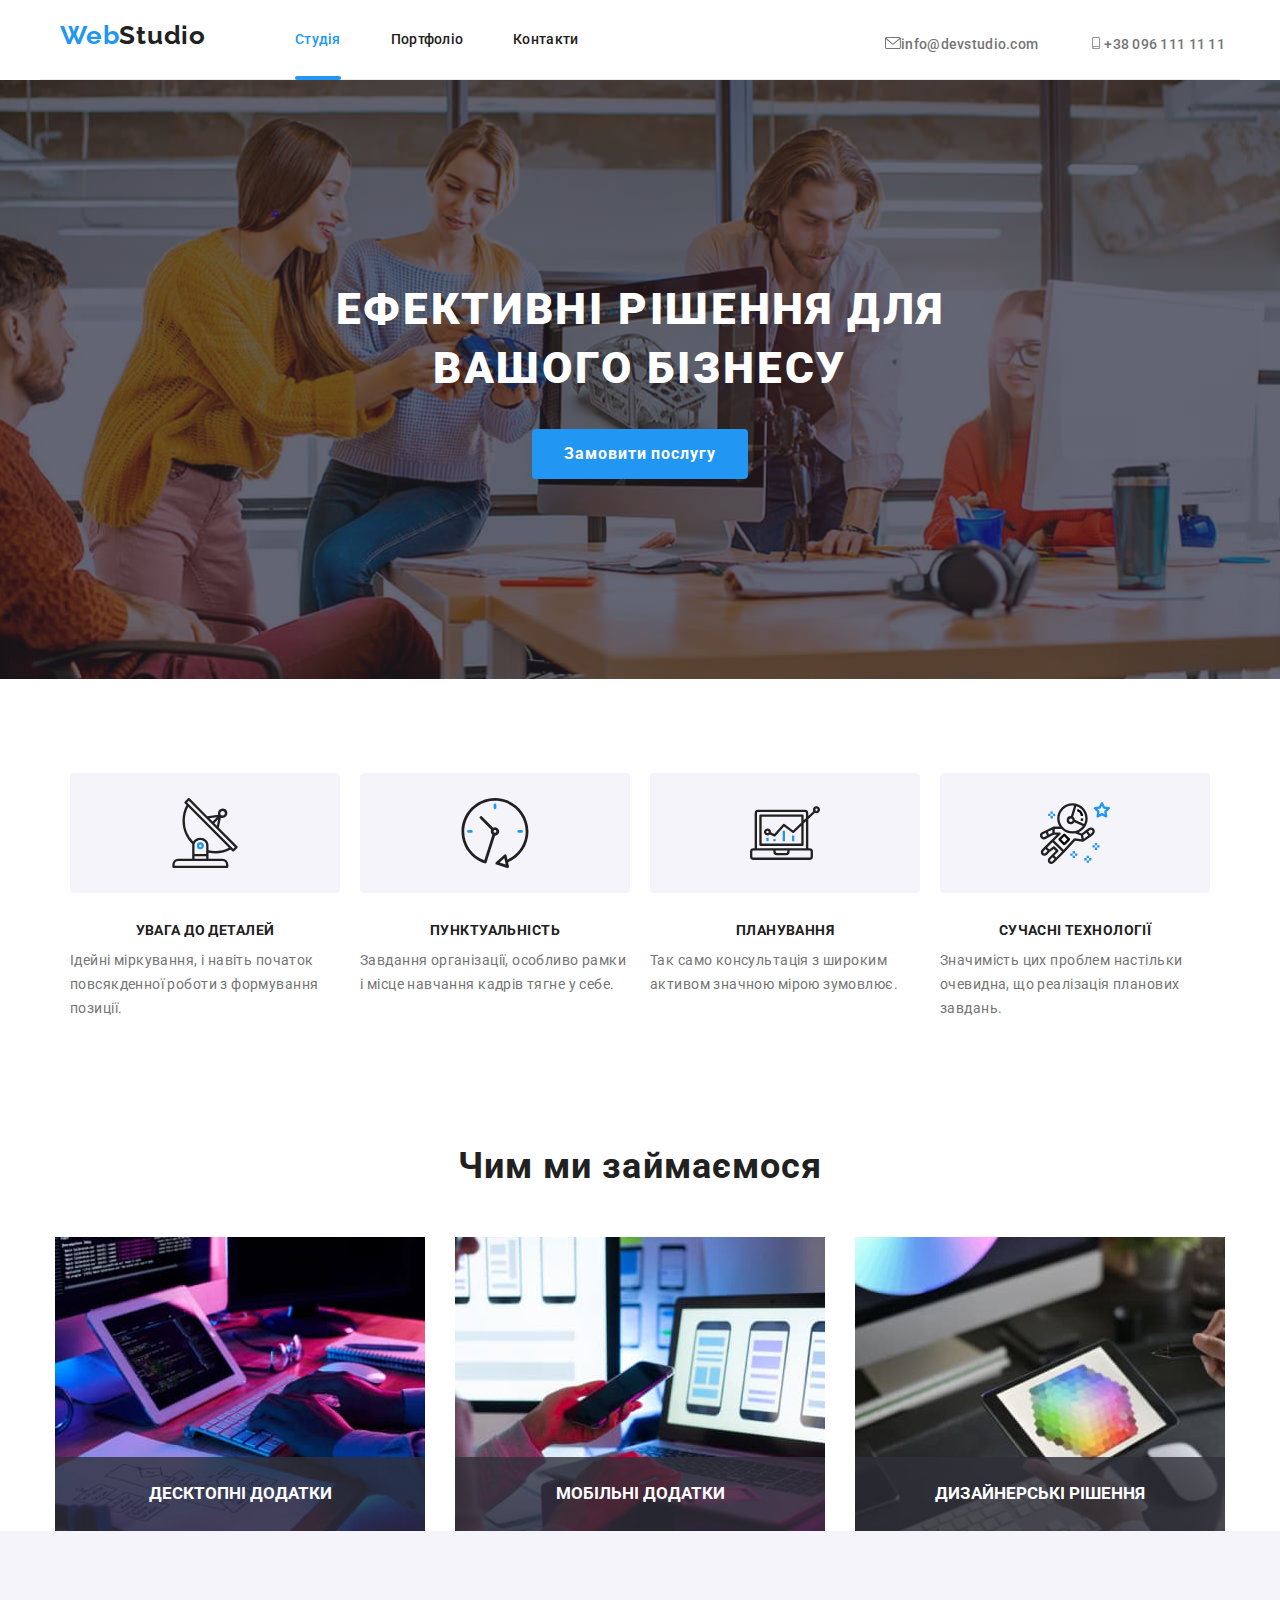
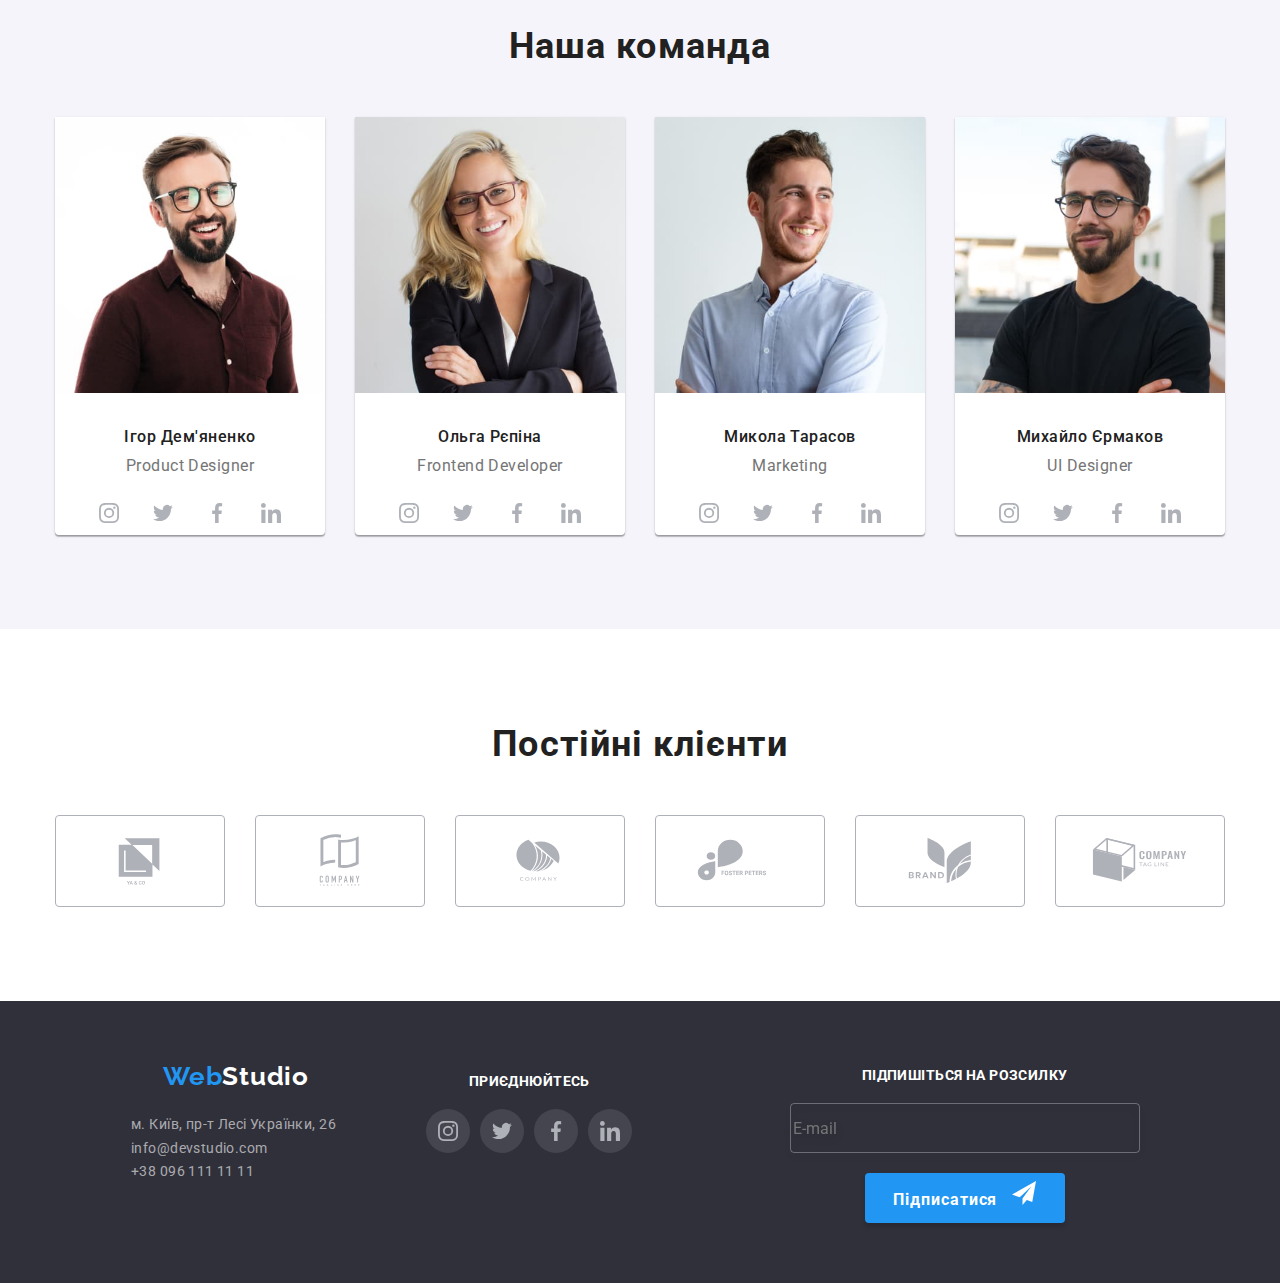
==== commit 43de8ce4: "work with photo" ====
--- a/index.html
+++ b/index.html
@@ -148,7 +148,7 @@
         <h1 class="hero__title">
           Ефективні рішення для вашого бізнесу
         </h1>
-        <button type="button" class="hero__button open-modal button" data-modal-open>
+        <button type="button" class="hero__button open-modal button" data-modal2-open>
           Замовити послугу
         </button>
       </div>
@@ -244,7 +244,18 @@
         <ul class="team list">
           <li class="team__item">
             <section class="employee">
-              <img class="employee__img" src="./images/team/team1.jpg" alt="Ігор Дем'яненко" width="270" />
+
+              <picture>
+                <source srcset="  ./images/team/igor_desk_x3.jpg x3,
+                                  ./images/team/igor_desk_x1.jpg x1," media="(min-width: 1200px)" sizes="270px" />
+                <source srcset="  ./images/team/igor_tablet_x2.jpg x2,
+                                  ./images/team/igor_tablet_x1.jpg x1," media="(min-width: 768px)" sizes="354px" />
+                <source srcset="
+                                  ./images/team/igor_mob_x2.jpg x2,
+                                  ./images/team/igor_mob_x1.jpg x1," sizes="450px" />
+                <img class="employee__img" src="./images/team/igor_mob_x1.jpg" alt="Ігор Дем'яненко" width="270" />
+              </picture>
+
               <div class="team-frame">
                 <h3 class="employee__name">Ігор Дем'яненко</h3>
                 <p class="employee__position-on-team" lang="en">
@@ -287,7 +298,16 @@
           </li>
           <li class="team__item">
             <section class="employee">
-              <img class="employee__img" src="./images/team/team2.jpg" alt="Ольга Рєпіна" width="270" />
+              <source srcset="  ./images/team/olga_desk_x3.jpg x3,
+                                ./images/team/olga_desk_x1.jpg x1,
+                                " media="(min-width: 1200px)" sizes="270px" />
+              <source srcset="  ./images/team/olga_tablet_x2.jpg x2,
+                                ./images/team/olga_tablet_x1.jpg x1,
+                                " media="(min-width: 768px)" sizes="354px" />
+              <source srcset="  ./images/team/olga_mob_x2.jpg x2,
+                                ./images/team/olga_mob_x1.jpg x1,
+                                " sizes="450px" />
+              <img class="employee__img" src="./images/team/olga_mob_x1.jpg" alt="Ольга Рєпіна" width="270" />
               <div class="team-frame">
                 <h3 class="employee__name">Ольга Рєпіна</h3>
                 <p class="employee__position-on-team" lang="en">
@@ -330,7 +350,15 @@
           </li>
           <li class="team__item">
             <section class="employee">
-              <img class="employee__img" src="./images/team/team3.jpg" alt="Микола Тарасов" width="270" />
+              <picture>
+                <source srcset="  ./images/team/mykola_desk_x3.jpg x3,
+                                  ./images/team/mykola_desk_x1.jpg x1," media="(min-width: 1200px)" sizes="270px" />
+                <source srcset="  ./images/team/mykola_tablet_x2.jpg x2,
+                                  ./images/team/mykola_tablet_x1.jpg x1," media="(min-width: 768px)" sizes="354px" />
+                <source srcset="  ./images/team/mykola_mob_x2.jpg x2,
+                                  ./images/team/mykola_mob_x1.jpg x1," sizes="450px" />
+                <img class="employee__img" src="./images/team/mykola_mob_x1.jpg" alt="Микола Тарасов" width="270" />
+              </picture>
               <div class="team-frame">
                 <h3 class="employee__name">Микола Тарасов</h3>
                 <p class="employee__position-on-team" lang="en">
@@ -373,7 +401,15 @@
           </li>
           <li>
             <section class="employee">
-              <img class="employee__img" src="./images/team/team4.jpg" alt="Михайло Єрмаков" width="270" />
+              <picture>
+                <source srcset="  ./images/team/miha_desk_x3.jpg x3,
+                                  ./images/team/miha_desk_x1.jpg x1," media="(min-width: 1200px)" sizes="270px" />
+                <source srcset="  ./images/team/miha_tablet_x2.jpg x2,
+                                  ./images/team/miha_tablet_x1.jpg x1," media="(min-width: 768px)" sizes="354px" />
+                <source srcset="  ./images/team/miha_mob_x2.jpg x2,
+                                  ./images/team/miha_mob_x1.jpg x1," sizes="450px" />
+                <img class="employee__img" src="./images/team/miha_mob_x1.jpg" alt="Михайло Єрмаков" width="270" />
+              </picture>
               <div class="team-frame">
                 <h3 class="employee__name">Михайло Єрмаков</h3>
                 <p class="employee__position-on-team" lang="en">
--- a/css/main.min.css
+++ b/css/main.min.css
@@ -1 +1 @@
-html{-webkit-box-sizing:border-box;box-sizing:border-box}*,*::before,*::after{-webkit-box-sizing:inherit;box-sizing:inherit}body,html{margin:0;height:100%}h1,h2,h3,h4,h5,h6,p,ul,li{margin:0;padding:0}img li a ul label input{display:block;width:100%;height:auto}body{font-family:"Roboto",sans-serif;color:#212121;font-style:normal;margin:0 auto}.list{list-style:none;padding:0;margin:0}.visually-hidden{overflow:hidden;position:absolute;white-space:nowrap;clip:rect(0 0 0 0);-webkit-clip-path:inset(50%);clip-path:inset(50%);height:1px;width:1px}.link:hover,.link:focus{color:#2196f3}.container{display:block;margin:0 auto;padding-left:15px;padding-right:15px;max-width:480px}@media screen and (min-width: 768px){.container{max-width:768px}}@media screen and (min-width: 1200px){.container{max-width:1200px}}.section{padding-top:60px;padding-bottom:60px;margin:0 auto}@media screen and (min-width: 1200px){.section{padding-top:94px;padding-bottom:94px}}.block-head{font-weight:700;font-size:36px;line-height:1.17;text-align:center;letter-spacing:.03em;margin-bottom:50px}.is-hidden{opacity:0;visibility:hidden;pointer-events:none}.backdrop{position:fixed;top:0;left:0;width:100%;height:100vh;background:rgba(0,0,0,.5);visibility:visible;-webkit-transition:opacity 1000ms cubic-bezier(0.4, 0, 0.2, 1),visibility 1000ms cubic-bezier(0.4, 0, 0.2, 1);transition:opacity 1000ms cubic-bezier(0.4, 0, 0.2, 1),visibility 1000ms cubic-bezier(0.4, 0, 0.2, 1)}.modal{width:530px;height:580px;position:absolute;top:50%;left:50%;-webkit-transform:translate(-50%, -50%) scale(1);transform:translate(-50%, -50%) scale(1);background:#fff;-webkit-box-shadow:0px 1px 3px rgba(0,0,0,.12),0px 1px 1px rgba(0,0,0,.14),0px 2px 1px rgba(0,0,0,.2);box-shadow:0px 1px 3px rgba(0,0,0,.12),0px 1px 1px rgba(0,0,0,.14),0px 2px 1px rgba(0,0,0,.2);border-radius:4px;-webkit-transition:-webkit-transform 1000ms cubic-bezier(0.215, 0.61, 0.355, 1);transition:-webkit-transform 1000ms cubic-bezier(0.215, 0.61, 0.355, 1);transition:transform 1000ms cubic-bezier(0.215, 0.61, 0.355, 1);transition:transform 1000ms cubic-bezier(0.215, 0.61, 0.355, 1), -webkit-transform 1000ms cubic-bezier(0.215, 0.61, 0.355, 1)}.backdrop.is-hidden .modal{-webkit-transform:scale(0.1);transform:scale(0.1)}.close-button{position:absolute;right:10px;top:10px;border:1px solid rgba(0,0,0,.1);background-color:#fff;width:30px;height:30px;border-radius:50%;cursor:pointer}.close-button:hover svg,.close-button:focus svg{fill:var(--link-color);-webkit-transition:fill 250ms cubic-bezier(0.4, 0, 0.2, 1);transition:fill 250ms cubic-bezier(0.4, 0, 0.2, 1)}.modal-close{width:11px;height:11px}.backdrop.is-hidden .modal{-webkit-transform:scale(0.1);transform:scale(0.1)}.no-scroll{overflow:hidden}.page-header{display:-webkit-box;display:-ms-flexbox;display:flex;-webkit-box-orient:horizontal;-webkit-box-direction:normal;-ms-flex-direction:row;flex-direction:row;-webkit-box-align:center;-ms-flex-align:center;align-items:center;border-bottom:solid 1px #ececec;height:auto;position:relative;max-width:1200px;margin:0 auto;min-height:60px}@media screen and (min-width: 768px){.page-header{min-height:80px}}.open-mobile-nav__svg{width:40px;height:40px}.open-mobile-nav{display:-webkit-box;display:-ms-flexbox;display:flex;background-color:#fff;border:none;width:40px;height:40px;padding:0;position:absolute;right:15px;top:15px}@media screen and (min-width: 768px){.open-mobile-nav{display:none}}.mobile-nav-modal{width:100%;max-width:450px;height:100%;position:absolute;top:50%;left:50%;-webkit-transform:translate(-50%, -50%) scale(1);transform:translate(-50%, -50%) scale(1);background:#fff;-webkit-box-shadow:0px 1px 3px rgba(0,0,0,.12),0px 1px 1px rgba(0,0,0,.14),0px 2px 1px rgba(0,0,0,.2);box-shadow:0px 1px 3px rgba(0,0,0,.12),0px 1px 1px rgba(0,0,0,.14),0px 2px 1px rgba(0,0,0,.2);border-radius:4px;-webkit-transition:-webkit-transform 1000ms cubic-bezier(0.215, 0.61, 0.355, 1);transition:-webkit-transform 1000ms cubic-bezier(0.215, 0.61, 0.355, 1);transition:transform 1000ms cubic-bezier(0.215, 0.61, 0.355, 1);transition:transform 1000ms cubic-bezier(0.215, 0.61, 0.355, 1), -webkit-transform 1000ms cubic-bezier(0.215, 0.61, 0.355, 1);padding:55px 48px}.close-mobile-nav{position:absolute;right:15px;top:15px;width:30px;height:30px;border-radius:50%;cursor:pointer;border:none;background-color:#fff}.close-mobile-nav:hover svg,.close-mobile-nav:focus svg{fill:#2196f3;-webkit-transition:fill 250ms cubic-bezier(0.4, 0, 0.2, 1);transition:fill 250ms cubic-bezier(0.4, 0, 0.2, 1)}.modal-close{width:11px;height:11px}.mobile-navigation{display:block}.mobile-navigation__list{display:-webkit-box;display:-ms-flexbox;display:flex;-webkit-box-orient:vertical;-webkit-box-direction:normal;-ms-flex-direction:column;flex-direction:column}.mobile-navigation__item:not(last-child){margin-bottom:45px}.mobile-navigation__link{display:block;font-weight:500;font-size:40px;line-height:1.3;letter-spacing:.02em;color:#212121}.mobile-navigation__link--active{color:#2196f3}.mobile-contact{display:block;-webkit-box-orient:vertical;-webkit-box-direction:normal;-ms-flex-direction:column;flex-direction:column;margin-top:34px}.mobile-contact__item:not(last-child){margin-bottom:40px}.mobile-contact__tell,.mobile-contact__mail{font-weight:500;font-size:24px;line-height:1.15;letter-spacing:.02em;color:#757575;padding:32px 0}.header-social{display:-webkit-box;display:-ms-flexbox;display:flex;-webkit-box-orient:horizontal;-webkit-box-direction:normal;-ms-flex-direction:row;flex-direction:row;-ms-flex-pack:distribute;justify-content:space-around}.header-social__link{color:#2196f3}.pipeline{color:rgba(33,33,33,.2)}.navigation{display:none}@media screen and (min-width: 768px){.navigation{display:contents;display:-webkit-box;display:-ms-flexbox;display:flex;position:absolute;left:255px}}.contact{display:none}@media screen and (min-width: 768px){.contact{display:-webkit-box;display:-ms-flexbox;display:flex;vertical-align:middle}}@media screen and (min-width: 768px){.contact{display:contents;display:-webkit-box;display:-ms-flexbox;display:flex;-webkit-box-orient:vertical;-webkit-box-direction:normal;-ms-flex-direction:column;flex-direction:column;vertical-align:middle;position:absolute;right:15px}}@media screen and (min-width: 1200px){.contact{-webkit-box-orient:horizontal;-webkit-box-direction:normal;-ms-flex-direction:row;flex-direction:row}}.contact__item{display:block}.contact__item:not(:last-child){margin-right:50px}.logo-cont{height:12px;-webkit-box-pack:center;-ms-flex-pack:center;justify-content:center}.contact__mail,.contact__tell{font-weight:500;font-size:14px;line-height:1.15;letter-spacing:.02em;color:#757575;display:-webkit-box;display:-ms-flexbox;display:flex;margin-top:10px}.navigation__list{display:-webkit-box;display:-ms-flexbox;display:flex;-webkit-box-orient:horizontal;-webkit-box-direction:normal;-ms-flex-direction:row;flex-direction:row;-webkit-box-align:center;-ms-flex-align:center;align-items:center}.navigation__link{display:block;font-weight:500;font-size:14px;line-height:1.15;letter-spacing:.02em;color:#212121;padding:32px 0;position:relative}.navigation__link--active{color:#2196f3}.navigation__link--active::after{content:"";display:block;width:100%;height:4px;background-color:#2196f3;border-radius:2px;position:absolute;bottom:0px}.navigation__item:not(:last-child){margin-right:50px}.logo-link__studio{color:#212121}.contact{display:none}@media screen and (min-width: 768px){.contact{display:-webkit-box;display:-ms-flexbox;display:flex;vertical-align:middle}}.mail-svg,.phone-svg{width:16px;height:12px;-webkit-box-pack:baseline;-ms-flex-pack:baseline;justify-content:baseline;fill:currentColor}.logo-link{font-family:"Raleway",sans-serif;font-style:normal;font-weight:700;font-size:26px;line-height:1.2;color:#2196f3;letter-spacing:.03em;text-decoration:none}.logo-link--header{display:block;position:absolute;top:15px;left:20px}@media screen and (min-width: 768px){.logo-link--header{top:20px}}.logo-link__studio--header-color{color:#212121}.logo-link__studio--footer-color{color:#fff}.logo-link--footer{display:-webkit-box;display:-ms-flexbox;display:flex;-webkit-box-align:baseline;-ms-flex-align:baseline;align-items:baseline;margin-bottom:20px}.social{display:-webkit-box;display:-ms-flexbox;display:flex;-webkit-box-orient:horizontal;-webkit-box-direction:normal;-ms-flex-direction:row;flex-direction:row;gap:10;-webkit-box-pack:center;-ms-flex-pack:center;justify-content:center}.social__link>svg{fill:#afb1b8;-webkit-transition-property:fill;transition-property:fill;-webkit-transition-duration:250ms;transition-duration:250ms;-webkit-transition-timing-function:cubic-bezier(0.4, 0, 0.2, 1);transition-timing-function:cubic-bezier(0.4, 0, 0.2, 1)}.social__link:hover>svg,.social__link:focus>svg{fill:#fff}.social__link{display:-webkit-box;display:-ms-flexbox;display:flex;-webkit-box-align:center;-ms-flex-align:center;align-items:center;-webkit-box-pack:center;-ms-flex-pack:center;justify-content:center;width:44px;height:44px;border-radius:50%;background:rgba(255,255,255,0);-webkit-transition-property:background-color;transition-property:background-color;-webkit-transition-duration:250ms;transition-duration:250ms;-webkit-transition-timing-function:cubic-bezier(0.4, 0, 0.2, 1);transition-timing-function:cubic-bezier(0.4, 0, 0.2, 1)}.social__link:hover,.social__link:focus{background-color:#2196f3}.link{text-decoration:none;-webkit-transition-property:color;transition-property:color;-webkit-transition-duration:250ms;transition-duration:250ms;-webkit-transition-timing-function:cubic-bezier(0.4, 0, 0.2, 1);transition-timing-function:cubic-bezier(0.4, 0, 0.2, 1)}.link :hover,.link :focus{color:#2196f3}.hero{min-width:480px;height:auto;padding:200px 0;background-repeat:no-repeat;background-position:center;background-size:cover;background-color:#c4c4c4;background-image:-webkit-gradient(linear, left top, left bottom, from(rgba(47, 48, 58, 0.4)), to(rgba(47, 48, 58, 0.4))),url(/images/hero/hero_mobile_x1.jpg);background-image:linear-gradient(rgba(47, 48, 58, 0.4), rgba(47, 48, 58, 0.4)),url(/images/hero/hero_mobile_x1.jpg)}@media screen and (min-width: 768px){.hero{min-width:768px;background-image:-webkit-gradient(linear, left top, left bottom, from(rgba(47, 48, 58, 0.4)), to(rgba(47, 48, 58, 0.4))),url(/images/hero/hero_tablet_x1.jpg);background-image:linear-gradient(rgba(47, 48, 58, 0.4), rgba(47, 48, 58, 0.4)),url(/images/hero/hero_tablet_x1.jpg)}}@media screen and (min-width: 1200px){.hero{min-width:768px;background-image:-webkit-gradient(linear, left top, left bottom, from(rgba(47, 48, 58, 0.4)), to(rgba(47, 48, 58, 0.4))),url(/images/hero/hero_desktop_x1.jpg);background-image:linear-gradient(rgba(47, 48, 58, 0.4), rgba(47, 48, 58, 0.4)),url(/images/hero/hero_desktop_x1.jpg)}}.hero__title{display:block;max-width:360px;margin:0 auto;font-weight:900;font-size:26px;line-height:1.62;text-align:center;letter-spacing:.06em;text-transform:uppercase;color:#fff;margin-bottom:30px}@media screen and (min-width: 1200px){.hero__title{max-width:730px;font-size:44px;line-height:1.35}}.hero__button{display:block;font-weight:700;font-size:16px;line-height:1.35;font-family:inherit;letter-spacing:.06em;background-color:#2196f3;color:#fff;cursor:pointer;width:216px;height:50px;border-radius:4px;border:1px rgba(0,0,0,0);margin:0 auto;-webkit-transition-property:background-color;transition-property:background-color;-webkit-transition-duration:250ms;transition-duration:250ms;-webkit-transition-timing-function:cubic-bezier(0.4, 0, 0.2, 1);transition-timing-function:cubic-bezier(0.4, 0, 0.2, 1)}.hero__button:focus,.hero__button:hover{background-color:#188ce8}.advantage{-webkit-box-orient:vertical;-webkit-box-direction:normal;-ms-flex-direction:column;flex-direction:column;-webkit-box-pack:center;-ms-flex-pack:center;justify-content:center;-webkit-box-align:start;-ms-flex-align:start;align-items:flex-start;margin:0 auto}@media screen and (min-width: 768px){.advantage{display:-webkit-box;display:-ms-flexbox;display:flex;-ms-flex-wrap:wrap;flex-wrap:wrap;gap:20px;-webkit-box-orient:horizontal;-webkit-box-direction:normal;-ms-flex-direction:row;flex-direction:row}}.advantage__bloc{display:-webkit-box;display:-ms-flexbox;display:flex;-webkit-box-pack:center;-ms-flex-pack:center;justify-content:center;-webkit-box-align:center;-ms-flex-align:center;align-items:center;width:450px;height:120px;margin-bottom:30px;background:#f5f4fa;border-radius:4px}@media screen and (min-width: 768px){.advantage__bloc{width:354px}}@media screen and (min-width: 1200px){.advantage__bloc{max-width:270px;margin-bottom:30px}}.advantage__svg{width:70px;height:70px;fill:#212121,#afb1b8}.advantage__name{text-align:center;color:var(--text-color);text-transform:uppercase;font-weight:700;font-size:14px;line-height:1.14;letter-spacing:.03em;margin-bottom:10px}.advantage__description{font-weight:400;width:450px;font-size:14px;line-height:1.71;letter-spacing:.03em;color:#757575;margin-bottom:30px}@media screen and (min-width: 768px){.advantage__description{max-width:354px}}@media screen and (min-width: 1200px){.advantage__description{max-width:270px}}.we-do{display:none}@media screen and (min-width: 1200px){.we-do{display:contents}}.we-do__list{display:-webkit-box;display:-ms-flexbox;display:flex;-webkit-box-orient:horizontal;-webkit-box-direction:normal;-ms-flex-direction:row;flex-direction:row;-webkit-box-pack:center;-ms-flex-pack:center;justify-content:center}.we-do__item:nth-child(n+2){margin-left:30px}.we-do__item{display:block}.we-do__img{display:block}.we-do__description{display:block;color:#fff;text-transform:uppercase;padding:27px 0;text-align:center;background:rgba(47,48,58,.8);position:absolute;bottom:0;width:100%;font-weight:700;font-size:17px}.we-do__thumb{position:relative}.team-sect{background-color:#f5f4fa}.team{display:-webkit-box;display:-ms-flexbox;display:flex;-webkit-box-orient:vertical;-webkit-box-direction:normal;-ms-flex-direction:column;flex-direction:column;-webkit-box-pack:center;-ms-flex-pack:center;justify-content:center;-webkit-box-align:center;-ms-flex-align:center;align-items:center;gap:30px}@media screen and (min-width: 768px){.team{display:-webkit-box;display:-ms-flexbox;display:flex;-webkit-box-orient:horizontal;-webkit-box-direction:normal;-ms-flex-direction:row;flex-direction:row;-ms-flex-wrap:wrap;flex-wrap:wrap}}.team__item{display:block}.employee{background-color:#fff;-webkit-box-shadow:0px 1px 3px rgba(0,0,0,.12),0px 1px 1px rgba(0,0,0,.14),0px 2px 1px rgba(0,0,0,.2);box-shadow:0px 1px 3px rgba(0,0,0,.12),0px 1px 1px rgba(0,0,0,.14),0px 2px 1px rgba(0,0,0,.2);border-radius:0px 0px 4px 4px;width:450px}@media screen and (min-width: 768px){.employee{width:354px}}@media screen and (min-width: 1200px){.employee{width:270px}}.employee__img{width:450px;height:auto}@media screen and (min-width: 768px){.employee__img{width:354px}}@media screen and (min-width: 1200px){.employee__img{width:270px}}.employee__name{padding-top:30px;font-weight:500;font-size:16px;line-height:1.19;letter-spacing:.03em;margin-bottom:10px;text-align:center}.employee__position-on-team{font-weight:400;font-size:16px;line-height:1.19;letter-spacing:.03em;color:#757575;text-align:center;margin-bottom:16px}.modal-call{width:calc(100vw - 30px);max-width:450px;min-height:610px;position:absolute;top:50%;left:50%;-webkit-transform:translate(-50%, -50%) scale(1);transform:translate(-50%, -50%) scale(1);background:#fff;-webkit-box-shadow:0px 1px 3px rgba(0,0,0,.12),0px 1px 1px rgba(0,0,0,.14),0px 2px 1px rgba(0,0,0,.2);box-shadow:0px 1px 3px rgba(0,0,0,.12),0px 1px 1px rgba(0,0,0,.14),0px 2px 1px rgba(0,0,0,.2);border-radius:4px;-webkit-transition:-webkit-transform 1000ms cubic-bezier(0.215, 0.61, 0.355, 1);transition:-webkit-transform 1000ms cubic-bezier(0.215, 0.61, 0.355, 1);transition:transform 1000ms cubic-bezier(0.215, 0.61, 0.355, 1);transition:transform 1000ms cubic-bezier(0.215, 0.61, 0.355, 1), -webkit-transform 1000ms cubic-bezier(0.215, 0.61, 0.355, 1)}@media screen and (min-width: 1200px){.modal-call{max-width:528px;max-height:581px}}.backdrop.is-hidden .modal{-webkit-transform:scale(0.1);transform:scale(0.1)}.close-button{position:absolute;right:10px;top:10px;border:1px solid rgba(0,0,0,.1);background-color:#fff;width:30px;height:30px;border-radius:50%;cursor:pointer}.close-button:hover svg,.close-button:focus svg{fill:var(--link-color);-webkit-transition:fill 250ms cubic-bezier(0.4, 0, 0.2, 1);transition:fill 250ms cubic-bezier(0.4, 0, 0.2, 1)}.modal-close{width:11px;height:11px}.is-hidden{opacity:0;visibility:hidden;pointer-events:none}.backdrop.is-hidden .modal{-webkit-transform:scale(0.1);transform:scale(0.1)}.no-scroll{overflow:hidden}.order-service{display:-webkit-box;display:-ms-flexbox;display:flex;-webkit-box-orient:vertical;-webkit-box-direction:normal;-ms-flex-direction:column;flex-direction:column;padding:40px}.order-service p{font-weight:700;font-size:20px;line-height:1.15;text-align:center;letter-spacing:.03em;color:var(--main-color);margin-bottom:12px}.client-label{display:block;font-weight:400;font-size:12px;line-height:1.17;letter-spacing:.01em;color:var(--contact-color);margin-bottom:10px;position:relative}.input-icon{width:18px;height:18px;fill:var(--main-color);position:absolute;top:50%;left:12px}.client-input{display:block;width:100%;height:40px;margin-top:4px;padding:12px 12px 12px 36px}.client-input:focus,.input-subscribe:focus,.client-text-area:focus{border-color:var(--link-color);-webkit-transition:border-color 250ms cubic-bezier(0.4, 0, 0.2, 1);transition:border-color 250ms cubic-bezier(0.4, 0, 0.2, 1)}.client-input:focus+.input-icon{fill:var(--link-color);-webkit-transition:fill 250ms cubic-bezier(0.4, 0, 0.2, 1);transition:fill 250ms cubic-bezier(0.4, 0, 0.2, 1)}.client-text-area{display:block;width:100%;height:120px;padding:12px;margin-top:4px;resize:none}.client-input,.input-subscribe,.client-text-area{outline:none;border:1px solid rgba(33,33,33,.2);border-radius:4px}.check-box-agreement{width:16px;height:15px;border:2px solid var(--secondary-text-color);border-radius:2px}.agreement{margin:0 auto;margin-top:20px}.terms-agreement{font-weight:400;font-size:14px;line-height:1.7;letter-spacing:.03em;color:var(--link-color);-webkit-text-decoration-line:underline;text-decoration-line:underline;margin-left:3px}* .conditions{margin-top:12px;margin-left:5px;text-align:center;font-weight:400;font-size:14px;line-height:1.7px;letter-spacing:.03em;color:var(--description-color);-webkit-user-select:none;-moz-user-select:none;-ms-user-select:none;user-select:none}.send-btn{display:-webkit-box;display:-ms-flexbox;display:flex;width:200px;height:50px;margin-top:30px;-webkit-box-align:center;-ms-flex-align:center;align-items:center;-ms-flex-item-align:center;align-self:center;-webkit-box-pack:center;-ms-flex-pack:center;justify-content:center;background:var(--link-color);-webkit-box-shadow:0px 4px 4px rgba(0,0,0,.15);box-shadow:0px 4px 4px rgba(0,0,0,.15);border-radius:4px;border:none;color:var(--footer-color);font-weight:700;font-size:16px;line-height:1.8;letter-spacing:.06em}.send-btn:hover,.send-btn:focus{background-color:var(--btn-hover-color);-webkit-transition:background-color 250ms cubic-bezier(0.4, 0, 0.2, 1);transition:background-color 250ms cubic-bezier(0.4, 0, 0.2, 1)}.order-service .applybox{position:relative;display:-webkit-box;display:-ms-flexbox;display:flex;-webkit-box-pack:center;-ms-flex-pack:center;justify-content:center;margin-top:19px}.applybox .check{border:2px solid var(--secondary-text-color)}.apply-link{color:var(--accent-color)}.conditions .check-icon{position:absolute;top:50%;left:21px;width:16px;height:15px;translate:0 -50%;border:2px solid var(--secondary-text-color);border-radius:2px}.footer{background-color:#2f303a;margin:0 auto;padding-top:60px;padding-bottom:60px}@media screen and (min-width: 768px){.footer-cont{display:-webkit-box;display:-ms-flexbox;display:flex;-ms-flex-wrap:wrap;flex-wrap:wrap}}.address{display:block;font-family:"Roboto";font-style:normal;font-weight:400;font-size:14px;line-height:1.714;letter-spacing:.03em;color:#fff;margin:0 auto}@media screen and (min-width: 768px){.address{margin-left:76px}}.address__contact{display:-webkit-box;display:-ms-flexbox;display:flex;-webkit-box-orient:vertical;-webkit-box-direction:normal;-ms-flex-direction:column;flex-direction:column;-webkit-box-pack:center;-ms-flex-pack:center;justify-content:center;-webkit-box-align:center;-ms-flex-align:center;align-items:center}@media screen and (min-width: 1200px){.address__contact{-webkit-box-pack:start;-ms-flex-pack:start;justify-content:start}}.address__item{display:block}.address__place,.address__mail,.address__tell{display:-webkit-box;display:-ms-flexbox;display:flex;font-family:"Roboto";font-style:normal;font-weight:400;font-size:14px;line-height:1.714;letter-spacing:.03em;color:rgba(255,255,255,.6);text-decoration:none;width:210px;-webkit-box-pack:center;-ms-flex-pack:center;justify-content:center}@media screen and (min-width: 1200px){.address__place,.address__mail,.address__tell{-webkit-box-pack:start;-ms-flex-pack:start;justify-content:start}}.connect{padding-top:60px}@media screen and (min-width: 768px){.connect{padding:0;margin-right:72px}}.connect__label{text-align:center}.social{margin:0 auto}.subs{display:block;margin:0 auto;padding-top:60px}@media screen and (min-width: 1200px){.subs{padding-top:0}}.subscribe__label{display:block;color:#fff;max-width:450px;margin:0 auto}@media screen and (min-width: 768px){.subscribe__label{width:350px}}.subscribe__input{display:block;max-width:450px;width:100%;height:50px;-ms-flex-line-pack:center;align-content:center;background-color:rgba(0,0,0,0);border:1px solid rgba(255,255,255,.3);-webkit-filter:drop-shadow(0px 4px 4px rgba(0, 0, 0, 0.15));filter:drop-shadow(0px 4px 4px rgba(0, 0, 0, 0.15));border-radius:4px}.subscribe__text{display:block;text-align:center;font-weight:700;font-size:14px;line-height:1.15;letter-spacing:.03em;text-transform:uppercase;color:#fff;margin-top:6px;margin-bottom:20px}.subscribe__label{display:block;color:#fff}.subscribe_form_input p{display:block;-webkit-box-orient:vertical;-webkit-box-direction:normal;-ms-flex-direction:column;flex-direction:column;margin-bottom:23px}.subscribe_form_input{display:block}.btn{width:200px;height:50px;background:#2196f3;-webkit-box-shadow:0px 4px 4px rgba(0,0,0,.15);box-shadow:0px 4px 4px rgba(0,0,0,.15);border-radius:4px;font-weight:700;font-size:16px;line-height:1.88;letter-spacing:.06em;color:#fff;display:block;cursor:pointer;border:none;margin:20px auto 0px auto}.btn:hover,.btn:focus{background-color:#188ce8}.btn__icon{width:24px;height:24px;fill:#fff;margin-left:10px}.connect{display:block}.connect__label{font-style:normal;font-weight:700;font-size:14px;line-height:1,15;letter-spacing:.03em;text-transform:uppercase;color:#fff;margin-bottom:20px;margin-top:12px}.connect__list{display:-webkit-box;display:-ms-flexbox;display:flex;-webkit-box-pack:center;-ms-flex-pack:center;justify-content:center;gap:10px}.social__svg{width:20px;height:20px;fill:#fff}.social__link{display:-webkit-box;display:-ms-flexbox;display:flex;-webkit-box-align:center;-ms-flex-align:center;align-items:center;-webkit-box-pack:center;-ms-flex-pack:center;justify-content:center;width:44px;height:44px;border-radius:50%;background:rgba(255,255,255,.1);-webkit-transition-property:background-color;transition-property:background-color;-webkit-transition-duration:250ms;transition-duration:250ms;-webkit-transition-timing-function:cubic-bezier(0.4, 0, 0.2, 1);transition-timing-function:cubic-bezier(0.4, 0, 0.2, 1)}.social__link:hover,.social__link:focus{background-color:#2196f3}.social__item:not(:last-child){margin-right:10px}.customer__list{display:-webkit-box;display:-ms-flexbox;display:flex;-ms-flex-wrap:wrap;flex-wrap:wrap;-webkit-box-pack:center;-ms-flex-pack:center;justify-content:center;gap:30px}.customer__item{display:block}.customer__link{display:-webkit-box;display:-ms-flexbox;display:flex;-webkit-box-pack:center;-ms-flex-pack:center;justify-content:center;-webkit-box-align:center;-ms-flex-align:center;align-items:center;max-width:210px;height:92px;border-radius:4px;border:1px solid #afb1b8;-webkit-transition-property:border-color;transition-property:border-color;-webkit-transition-duration:250ms;transition-duration:250ms;-webkit-transition-timing-function:cubic-bezier(0.4, 0, 0.2, 1);transition-timing-function:cubic-bezier(0.4, 0, 0.2, 1)}@media screen and (min-width: 768px){.customer__link{width:225px}}@media screen and (min-width: 1200px){.customer__link{width:170px}}.customer__link:hover,.customer__link:focus{border-color:#2196f3}.customer__link:hover>.customer__logo,.customer__link:focus>.customer__logo{fill:#2196f3}.customer__logo{display:block;width:106px;height:60px;fill:#afb1b8}.sort{display:-webkit-box;display:-ms-flexbox;display:flex;-webkit-box-pack:center;-ms-flex-pack:center;justify-content:center;margin-bottom:50px}.sort__button{font-weight:500;font-size:16px;line-height:1.625;font-family:inherit;letter-spacing:.03em;background:#f5f4fa;cursor:pointer;border:none;padding:6px 22px;border-radius:4px;-webkit-transition-property:background-color,color,-webkit-box-shadow;transition-property:background-color,color,-webkit-box-shadow;transition-property:background-color,color,box-shadow;transition-property:background-color,color,box-shadow,-webkit-box-shadow;-webkit-transition-duration:250ms;transition-duration:250ms;-webkit-transition-timing-function:cubic-bezier(0.4, 0, 0.2, 1);transition-timing-function:cubic-bezier(0.4, 0, 0.2, 1)}.sort__button:hover,.sort__button:focus{background-color:#2196f3;color:#fff;-webkit-box-shadow:0px 3px 1px rgba(0,0,0,.1),0px 1px 2px rgba(0,0,0,.08),0px 2px 2px rgba(0,0,0,.12);box-shadow:0px 3px 1px rgba(0,0,0,.1),0px 1px 2px rgba(0,0,0,.08),0px 2px 2px rgba(0,0,0,.12)}.sort__button{margin-left:8px}.portfolio{display:-webkit-box;display:-ms-flexbox;display:flex;-ms-flex-wrap:wrap;flex-wrap:wrap;margin:0 -15px}.portfolio__item{display:-webkit-box;display:-ms-flexbox;display:flex}.portfolio__item:hover .portfolio__hover--overlay{-webkit-transform:translateX(0);transform:translateX(0)}.portfolio__work{display:block;-ms-flex-preferred-size:33.3333333333%;flex-basis:33.3333333333%;margin:15px;list-style:none;text-decoration:none;color:inherit;-webkit-transition-property:background,-webkit-box-shadow;transition-property:background,-webkit-box-shadow;transition-property:background,box-shadow;transition-property:background,box-shadow,-webkit-box-shadow;-webkit-transition-duration:250ms;transition-duration:250ms;-webkit-transition-timing-function:cubic-bezier(0.4, 0, 0.2, 1);transition-timing-function:cubic-bezier(0.4, 0, 0.2, 1)}.portfolio__work:focus,.portfolio__work:hover{background:#fff;-webkit-box-shadow:0px 1px 1px rgba(0,0,0,.12),0px 4px 4px rgba(0,0,0,.06),1px 4px 6px rgba(0,0,0,.16);box-shadow:0px 1px 1px rgba(0,0,0,.12),0px 4px 4px rgba(0,0,0,.06),1px 4px 6px rgba(0,0,0,.16);-webkit-transition:background 250ms cubic-bezier(0.4, 0, 0.2, 1),-webkit-box-shadow 250ms cubic-bezier(0.4, 0, 0.2, 1);transition:background 250ms cubic-bezier(0.4, 0, 0.2, 1),-webkit-box-shadow 250ms cubic-bezier(0.4, 0, 0.2, 1);transition:box-shadow 250ms cubic-bezier(0.4, 0, 0.2, 1),background 250ms cubic-bezier(0.4, 0, 0.2, 1);transition:box-shadow 250ms cubic-bezier(0.4, 0, 0.2, 1),background 250ms cubic-bezier(0.4, 0, 0.2, 1),-webkit-box-shadow 250ms cubic-bezier(0.4, 0, 0.2, 1)}.portfolio__img{display:block}.portfolio__box{position:relative;overflow:hidden}.frame{border-right:solid 1px rgba(238,238,238,.9333333333);border-bottom:solid 1px rgba(238,238,238,.9333333333);border-left:solid 1px rgba(238,238,238,.9333333333);padding:20px 24px}.portfolio__box{position:relative;overflow:hidden}.portfolio__hover{display:-webkit-box;display:-ms-flexbox;display:flex;position:absolute;top:0;left:0;width:100%;height:100%;-webkit-transform:translateY(100%);transform:translateY(100%);-webkit-transition:-webkit-transform 250ms ease;transition:-webkit-transform 250ms ease;transition:transform 250ms ease;transition:transform 250ms ease, -webkit-transform 250ms ease;background-color:var(--work-overlay-bgc);padding:0 24px;-webkit-box-align:center;-ms-flex-align:center;align-items:center;font-weight:400;font-size:18px;line-height:1.56;color:#fff}.portfolio__name{display:block;font-weight:700;font-size:18px;line-height:2;letter-spacing:.06em}.portfolio__type{display:block;font-weight:400;font-size:16px;line-height:1.875;letter-spacing:.03em;color:#757575}/*# sourceMappingURL=main.min.css.map */+html{-webkit-box-sizing:border-box;box-sizing:border-box}*,*::before,*::after{-webkit-box-sizing:inherit;box-sizing:inherit}body,html{margin:0;height:100%}h1,h2,h3,h4,h5,h6,p,ul,li{margin:0;padding:0}img li a ul label input{display:block;width:100%;height:auto}body{font-family:"Roboto",sans-serif;color:#212121;font-style:normal;margin:0 auto}.list{list-style:none;padding:0;margin:0}.visually-hidden{overflow:hidden;position:absolute;white-space:nowrap;clip:rect(0 0 0 0);-webkit-clip-path:inset(50%);clip-path:inset(50%);height:1px;width:1px}.link:hover,.link:focus{color:#2196f3}.container{display:block;margin:0 auto;padding-left:15px;padding-right:15px;max-width:480px}@media screen and (min-width: 768px){.container{max-width:768px}}@media screen and (min-width: 1200px){.container{max-width:1200px}}.section{padding-top:60px;padding-bottom:60px;margin:0 auto}@media screen and (min-width: 1200px){.section{padding-top:94px;padding-bottom:94px}}.block-head{font-weight:700;font-size:36px;line-height:1.17;text-align:center;letter-spacing:.03em;margin-bottom:50px}.is-hidden{opacity:0;visibility:hidden;pointer-events:none}.backdrop{position:fixed;top:0;left:0;width:100%;height:100vh;background:rgba(0,0,0,.5);visibility:visible;-webkit-transition:opacity 1000ms cubic-bezier(0.4, 0, 0.2, 1),visibility 1000ms cubic-bezier(0.4, 0, 0.2, 1);transition:opacity 1000ms cubic-bezier(0.4, 0, 0.2, 1),visibility 1000ms cubic-bezier(0.4, 0, 0.2, 1)}.modal{width:530px;height:580px;position:absolute;top:50%;left:50%;-webkit-transform:translate(-50%, -50%) scale(1);transform:translate(-50%, -50%) scale(1);background:#fff;-webkit-box-shadow:0px 1px 3px rgba(0,0,0,.12),0px 1px 1px rgba(0,0,0,.14),0px 2px 1px rgba(0,0,0,.2);box-shadow:0px 1px 3px rgba(0,0,0,.12),0px 1px 1px rgba(0,0,0,.14),0px 2px 1px rgba(0,0,0,.2);border-radius:4px;-webkit-transition:-webkit-transform 1000ms cubic-bezier(0.215, 0.61, 0.355, 1);transition:-webkit-transform 1000ms cubic-bezier(0.215, 0.61, 0.355, 1);transition:transform 1000ms cubic-bezier(0.215, 0.61, 0.355, 1);transition:transform 1000ms cubic-bezier(0.215, 0.61, 0.355, 1), -webkit-transform 1000ms cubic-bezier(0.215, 0.61, 0.355, 1)}.backdrop.is-hidden .modal{-webkit-transform:scale(0.1);transform:scale(0.1)}.close-button{position:absolute;right:10px;top:10px;border:1px solid rgba(0,0,0,.1);background-color:#fff;width:30px;height:30px;border-radius:50%;cursor:pointer}.close-button:hover svg,.close-button:focus svg{fill:var(--link-color);-webkit-transition:fill 250ms cubic-bezier(0.4, 0, 0.2, 1);transition:fill 250ms cubic-bezier(0.4, 0, 0.2, 1)}.modal-close{width:11px;height:11px}.backdrop.is-hidden .modal{-webkit-transform:scale(0.1);transform:scale(0.1)}.no-scroll{overflow:hidden}.page-header{display:-webkit-box;display:-ms-flexbox;display:flex;-webkit-box-orient:horizontal;-webkit-box-direction:normal;-ms-flex-direction:row;flex-direction:row;-webkit-box-align:center;-ms-flex-align:center;align-items:center;border-bottom:solid 1px #ececec;height:auto;position:relative;max-width:1200px;margin:0 auto;min-height:60px}@media screen and (min-width: 768px){.page-header{min-height:80px}}.open-mobile-nav__svg{width:40px;height:40px}.open-mobile-nav{display:-webkit-box;display:-ms-flexbox;display:flex;background-color:#fff;border:none;width:40px;height:40px;padding:0;position:absolute;right:15px;top:15px}@media screen and (min-width: 768px){.open-mobile-nav{display:none}}.mobile-nav-modal{width:100%;max-width:450px;max-height:560px;height:100%;position:absolute;top:50%;left:50%;-webkit-transform:translate(-50%, -50%) scale(1);transform:translate(-50%, -50%) scale(1);background:#fff;-webkit-box-shadow:0px 1px 3px rgba(0,0,0,.12),0px 1px 1px rgba(0,0,0,.14),0px 2px 1px rgba(0,0,0,.2);box-shadow:0px 1px 3px rgba(0,0,0,.12),0px 1px 1px rgba(0,0,0,.14),0px 2px 1px rgba(0,0,0,.2);border-radius:4px;-webkit-transition:-webkit-transform 1000ms cubic-bezier(0.215, 0.61, 0.355, 1);transition:-webkit-transform 1000ms cubic-bezier(0.215, 0.61, 0.355, 1);transition:transform 1000ms cubic-bezier(0.215, 0.61, 0.355, 1);transition:transform 1000ms cubic-bezier(0.215, 0.61, 0.355, 1), -webkit-transform 1000ms cubic-bezier(0.215, 0.61, 0.355, 1);padding:55px 48px}.close-mobile-nav{position:absolute;right:15px;top:15px;width:30px;height:30px;border-radius:50%;cursor:pointer;border:none;background-color:#fff}.close-mobile-nav:hover svg,.close-mobile-nav:focus svg{fill:#2196f3;-webkit-transition:fill 250ms cubic-bezier(0.4, 0, 0.2, 1);transition:fill 250ms cubic-bezier(0.4, 0, 0.2, 1)}.modal-close{width:11px;height:11px}.mobile-navigation{display:block}.mobile-navigation__list{display:-webkit-box;display:-ms-flexbox;display:flex;-webkit-box-orient:vertical;-webkit-box-direction:normal;-ms-flex-direction:column;flex-direction:column}.mobile-navigation__item:not(last-child){margin-bottom:45px}.mobile-navigation__link{display:block;font-weight:500;font-size:40px;line-height:1.3;letter-spacing:.02em;color:#212121}.mobile-navigation__link--active{color:#2196f3}.mobile-contact{display:block;-webkit-box-orient:vertical;-webkit-box-direction:normal;-ms-flex-direction:column;flex-direction:column;margin-top:34px}.mobile-contact__item:not(last-child){margin-bottom:40px}.mobile-contact__tell,.mobile-contact__mail{font-weight:500;font-size:24px;line-height:1.15;letter-spacing:.02em;color:#757575;padding:32px 0}.header-social{display:-webkit-box;display:-ms-flexbox;display:flex;-webkit-box-orient:horizontal;-webkit-box-direction:normal;-ms-flex-direction:row;flex-direction:row;-ms-flex-pack:distribute;justify-content:space-around}.header-social__link{color:#2196f3}.pipeline{color:rgba(33,33,33,.2)}.navigation{display:none}@media screen and (min-width: 768px){.navigation{display:contents;display:-webkit-box;display:-ms-flexbox;display:flex;position:absolute;left:255px}}.contact{display:none}@media screen and (min-width: 768px){.contact{display:-webkit-box;display:-ms-flexbox;display:flex;vertical-align:middle}}@media screen and (min-width: 768px){.contact{display:contents;display:-webkit-box;display:-ms-flexbox;display:flex;-webkit-box-orient:vertical;-webkit-box-direction:normal;-ms-flex-direction:column;flex-direction:column;vertical-align:middle;position:absolute;right:15px}}@media screen and (min-width: 1200px){.contact{-webkit-box-orient:horizontal;-webkit-box-direction:normal;-ms-flex-direction:row;flex-direction:row}}.contact__item{display:block}.contact__item:not(:last-child){margin-right:50px}.logo-cont{height:12px;-webkit-box-pack:center;-ms-flex-pack:center;justify-content:center}.contact__mail,.contact__tell{font-weight:500;font-size:14px;line-height:1.15;letter-spacing:.02em;color:#757575;display:-webkit-box;display:-ms-flexbox;display:flex;margin-top:10px}.navigation__list{display:-webkit-box;display:-ms-flexbox;display:flex;-webkit-box-orient:horizontal;-webkit-box-direction:normal;-ms-flex-direction:row;flex-direction:row;-webkit-box-align:center;-ms-flex-align:center;align-items:center}.navigation__link{display:block;font-weight:500;font-size:14px;line-height:1.15;letter-spacing:.02em;color:#212121;padding:32px 0;position:relative}.navigation__link--active{color:#2196f3}.navigation__link--active::after{content:"";display:block;width:100%;height:4px;background-color:#2196f3;border-radius:2px;position:absolute;bottom:0px}.navigation__item:not(:last-child){margin-right:50px}.logo-link__studio{color:#212121}.contact{display:none}@media screen and (min-width: 768px){.contact{display:-webkit-box;display:-ms-flexbox;display:flex;vertical-align:middle}}.mail-svg,.phone-svg{width:16px;height:12px;-webkit-box-pack:baseline;-ms-flex-pack:baseline;justify-content:baseline;fill:currentColor}.logo-link{font-family:"Raleway",sans-serif;font-style:normal;font-weight:700;font-size:26px;line-height:1.2;color:#2196f3;letter-spacing:.03em;text-decoration:none}.logo-link--header{display:block;position:absolute;top:15px;left:20px}@media screen and (min-width: 768px){.logo-link--header{top:20px}}.logo-link__studio--header-color{color:#212121}.logo-link__studio--footer-color{color:#fff}.logo-link--footer{display:-webkit-box;display:-ms-flexbox;display:flex;-webkit-box-align:baseline;-ms-flex-align:baseline;align-items:baseline;margin-bottom:20px}.social{display:-webkit-box;display:-ms-flexbox;display:flex;-webkit-box-orient:horizontal;-webkit-box-direction:normal;-ms-flex-direction:row;flex-direction:row;gap:10;-webkit-box-pack:center;-ms-flex-pack:center;justify-content:center}.social__link>svg{fill:#afb1b8;-webkit-transition-property:fill;transition-property:fill;-webkit-transition-duration:250ms;transition-duration:250ms;-webkit-transition-timing-function:cubic-bezier(0.4, 0, 0.2, 1);transition-timing-function:cubic-bezier(0.4, 0, 0.2, 1)}.social__link:hover>svg,.social__link:focus>svg{fill:#fff}.social__link{display:-webkit-box;display:-ms-flexbox;display:flex;-webkit-box-align:center;-ms-flex-align:center;align-items:center;-webkit-box-pack:center;-ms-flex-pack:center;justify-content:center;width:44px;height:44px;border-radius:50%;background:rgba(255,255,255,0);-webkit-transition-property:background-color;transition-property:background-color;-webkit-transition-duration:250ms;transition-duration:250ms;-webkit-transition-timing-function:cubic-bezier(0.4, 0, 0.2, 1);transition-timing-function:cubic-bezier(0.4, 0, 0.2, 1)}.social__link:hover,.social__link:focus{background-color:#2196f3}.link{text-decoration:none;-webkit-transition-property:color;transition-property:color;-webkit-transition-duration:250ms;transition-duration:250ms;-webkit-transition-timing-function:cubic-bezier(0.4, 0, 0.2, 1);transition-timing-function:cubic-bezier(0.4, 0, 0.2, 1)}.link :hover,.link :focus{color:#2196f3}.hero{min-width:480px;height:auto;padding:200px 0;background-repeat:no-repeat;background-position:center;background-size:cover;background-color:#c4c4c4;background-image:-webkit-gradient(linear, left top, left bottom, from(rgba(47, 48, 58, 0.4)), to(rgba(47, 48, 58, 0.4))),url(../images/hero/hero_mobile_x1.jpg);background-image:linear-gradient(rgba(47, 48, 58, 0.4), rgba(47, 48, 58, 0.4)),url(../images/hero/hero_mobile_x1.jpg)}@media screen and (min-width: 768px){.hero{min-width:768px;background-image:-webkit-gradient(linear, left top, left bottom, from(rgba(47, 48, 58, 0.4)), to(rgba(47, 48, 58, 0.4))),url(../images/hero/hero_tablet_x1.jpg);background-image:linear-gradient(rgba(47, 48, 58, 0.4), rgba(47, 48, 58, 0.4)),url(../images/hero/hero_tablet_x1.jpg)}}@media screen and (min-width: 1200px){.hero{min-width:768px;background-image:-webkit-gradient(linear, left top, left bottom, from(rgba(47, 48, 58, 0.4)), to(rgba(47, 48, 58, 0.4))),url(../images/hero/hero_desktop_x1.jpg);background-image:linear-gradient(rgba(47, 48, 58, 0.4), rgba(47, 48, 58, 0.4)),url(../images/hero/hero_desktop_x1.jpg)}}.hero__title{display:block;max-width:360px;margin:0 auto;font-weight:900;font-size:26px;line-height:1.62;text-align:center;letter-spacing:.06em;text-transform:uppercase;color:#fff;margin-bottom:30px}@media screen and (min-width: 1200px){.hero__title{max-width:730px;font-size:44px;line-height:1.35}}.hero__button{display:block;font-weight:700;font-size:16px;line-height:1.35;font-family:inherit;letter-spacing:.06em;background-color:#2196f3;color:#fff;cursor:pointer;width:216px;height:50px;border-radius:4px;border:1px rgba(0,0,0,0);margin:0 auto;-webkit-transition-property:background-color;transition-property:background-color;-webkit-transition-duration:250ms;transition-duration:250ms;-webkit-transition-timing-function:cubic-bezier(0.4, 0, 0.2, 1);transition-timing-function:cubic-bezier(0.4, 0, 0.2, 1)}.hero__button:focus,.hero__button:hover{background-color:#188ce8}.advantage{-webkit-box-orient:vertical;-webkit-box-direction:normal;-ms-flex-direction:column;flex-direction:column;-webkit-box-pack:center;-ms-flex-pack:center;justify-content:center;-webkit-box-align:start;-ms-flex-align:start;align-items:flex-start;margin:0 auto}@media screen and (min-width: 768px){.advantage{display:-webkit-box;display:-ms-flexbox;display:flex;-ms-flex-wrap:wrap;flex-wrap:wrap;gap:20px;-webkit-box-orient:horizontal;-webkit-box-direction:normal;-ms-flex-direction:row;flex-direction:row}}.advantage__bloc{display:-webkit-box;display:-ms-flexbox;display:flex;-webkit-box-pack:center;-ms-flex-pack:center;justify-content:center;-webkit-box-align:center;-ms-flex-align:center;align-items:center;width:450px;height:120px;margin-bottom:30px;background:#f5f4fa;border-radius:4px}@media screen and (min-width: 768px){.advantage__bloc{width:354px}}@media screen and (min-width: 1200px){.advantage__bloc{max-width:270px;margin-bottom:30px}}.advantage__svg{width:70px;height:70px;fill:#212121,#afb1b8}.advantage__name{text-align:center;color:var(--text-color);text-transform:uppercase;font-weight:700;font-size:14px;line-height:1.14;letter-spacing:.03em;margin-bottom:10px}.advantage__description{font-weight:400;width:450px;font-size:14px;line-height:1.71;letter-spacing:.03em;color:#757575;margin-bottom:30px}@media screen and (min-width: 768px){.advantage__description{max-width:354px}}@media screen and (min-width: 1200px){.advantage__description{max-width:270px}}.we-do{display:none}@media screen and (min-width: 1200px){.we-do{display:contents}}.we-do__list{display:-webkit-box;display:-ms-flexbox;display:flex;-webkit-box-orient:horizontal;-webkit-box-direction:normal;-ms-flex-direction:row;flex-direction:row;-webkit-box-pack:center;-ms-flex-pack:center;justify-content:center}.we-do__item:nth-child(n+2){margin-left:30px}.we-do__item{display:block}.we-do__img{display:block}.we-do__description{display:block;color:#fff;text-transform:uppercase;padding:27px 0;text-align:center;background:rgba(47,48,58,.8);position:absolute;bottom:0;width:100%;font-weight:700;font-size:17px}.we-do__thumb{position:relative}.team-sect{background-color:#f5f4fa}.team{display:-webkit-box;display:-ms-flexbox;display:flex;-webkit-box-orient:vertical;-webkit-box-direction:normal;-ms-flex-direction:column;flex-direction:column;-webkit-box-pack:center;-ms-flex-pack:center;justify-content:center;-webkit-box-align:center;-ms-flex-align:center;align-items:center;gap:30px}@media screen and (min-width: 768px){.team{display:-webkit-box;display:-ms-flexbox;display:flex;-webkit-box-orient:horizontal;-webkit-box-direction:normal;-ms-flex-direction:row;flex-direction:row;-ms-flex-wrap:wrap;flex-wrap:wrap}}.team__item{display:block}.employee{background-color:#fff;-webkit-box-shadow:0px 1px 3px rgba(0,0,0,.12),0px 1px 1px rgba(0,0,0,.14),0px 2px 1px rgba(0,0,0,.2);box-shadow:0px 1px 3px rgba(0,0,0,.12),0px 1px 1px rgba(0,0,0,.14),0px 2px 1px rgba(0,0,0,.2);border-radius:0px 0px 4px 4px;width:450px}@media screen and (min-width: 768px){.employee{width:354px}}@media screen and (min-width: 1200px){.employee{width:270px}}.employee__img{width:450px;height:auto}@media screen and (min-width: 768px){.employee__img{width:354px}}@media screen and (min-width: 1200px){.employee__img{width:270px}}.employee__name{padding-top:30px;font-weight:500;font-size:16px;line-height:1.19;letter-spacing:.03em;margin-bottom:10px;text-align:center}.employee__position-on-team{font-weight:400;font-size:16px;line-height:1.19;letter-spacing:.03em;color:#757575;text-align:center;margin-bottom:16px}.modal-call{width:calc(100vw - 30px);max-width:450px;min-height:610px;position:absolute;top:50%;left:50%;-webkit-transform:translate(-50%, -50%) scale(1);transform:translate(-50%, -50%) scale(1);background:#fff;-webkit-box-shadow:0px 1px 3px rgba(0,0,0,.12),0px 1px 1px rgba(0,0,0,.14),0px 2px 1px rgba(0,0,0,.2);box-shadow:0px 1px 3px rgba(0,0,0,.12),0px 1px 1px rgba(0,0,0,.14),0px 2px 1px rgba(0,0,0,.2);border-radius:4px;-webkit-transition:-webkit-transform 1000ms cubic-bezier(0.215, 0.61, 0.355, 1);transition:-webkit-transform 1000ms cubic-bezier(0.215, 0.61, 0.355, 1);transition:transform 1000ms cubic-bezier(0.215, 0.61, 0.355, 1);transition:transform 1000ms cubic-bezier(0.215, 0.61, 0.355, 1), -webkit-transform 1000ms cubic-bezier(0.215, 0.61, 0.355, 1)}@media screen and (min-width: 1200px){.modal-call{max-width:528px;max-height:581px}}.backdrop.is-hidden .modal{-webkit-transform:scale(0.1);transform:scale(0.1)}.close-button{position:absolute;right:10px;top:10px;border:1px solid rgba(0,0,0,.1);background-color:#fff;width:30px;height:30px;border-radius:50%;cursor:pointer}.close-button:hover svg,.close-button:focus svg{fill:var(--link-color);-webkit-transition:fill 250ms cubic-bezier(0.4, 0, 0.2, 1);transition:fill 250ms cubic-bezier(0.4, 0, 0.2, 1)}.modal-close{width:11px;height:11px}.is-hidden{opacity:0;visibility:hidden;pointer-events:none}.backdrop.is-hidden .modal{-webkit-transform:scale(0.1);transform:scale(0.1)}.no-scroll{overflow:hidden}.order-service{display:-webkit-box;display:-ms-flexbox;display:flex;-webkit-box-orient:vertical;-webkit-box-direction:normal;-ms-flex-direction:column;flex-direction:column;padding:40px}.order-service p{font-weight:700;font-size:20px;line-height:1.15;text-align:center;letter-spacing:.03em;color:var(--main-color);margin-bottom:12px}.client-label{display:block;font-weight:400;font-size:12px;line-height:1.17;letter-spacing:.01em;color:var(--contact-color);margin-bottom:10px;position:relative}.input-icon{width:18px;height:18px;fill:var(--main-color);position:absolute;top:50%;left:12px}.client-input{display:block;width:100%;height:40px;margin-top:4px;padding:12px 12px 12px 36px}.client-input:focus,.input-subscribe:focus,.client-text-area:focus{border-color:var(--link-color);-webkit-transition:border-color 250ms cubic-bezier(0.4, 0, 0.2, 1);transition:border-color 250ms cubic-bezier(0.4, 0, 0.2, 1)}.client-input:focus+.input-icon{fill:var(--link-color);-webkit-transition:fill 250ms cubic-bezier(0.4, 0, 0.2, 1);transition:fill 250ms cubic-bezier(0.4, 0, 0.2, 1)}.client-text-area{display:block;width:100%;height:120px;padding:12px;margin-top:4px;resize:none}.client-input,.input-subscribe,.client-text-area{outline:none;border:1px solid rgba(33,33,33,.2);border-radius:4px}.check-box-agreement{width:16px;height:15px;border:2px solid var(--secondary-text-color);border-radius:2px}.agreement{margin:0 auto;margin-top:20px}.terms-agreement{font-weight:400;font-size:14px;line-height:1.7;letter-spacing:.03em;color:var(--link-color);-webkit-text-decoration-line:underline;text-decoration-line:underline;margin-left:3px}* .conditions{margin-top:12px;margin-left:5px;text-align:center;font-weight:400;font-size:14px;line-height:1.7px;letter-spacing:.03em;color:var(--description-color);-webkit-user-select:none;-moz-user-select:none;-ms-user-select:none;user-select:none}.send-btn{display:-webkit-box;display:-ms-flexbox;display:flex;width:200px;height:50px;margin-top:30px;-webkit-box-align:center;-ms-flex-align:center;align-items:center;-ms-flex-item-align:center;align-self:center;-webkit-box-pack:center;-ms-flex-pack:center;justify-content:center;background:var(--link-color);-webkit-box-shadow:0px 4px 4px rgba(0,0,0,.15);box-shadow:0px 4px 4px rgba(0,0,0,.15);border-radius:4px;border:none;color:var(--footer-color);font-weight:700;font-size:16px;line-height:1.8;letter-spacing:.06em}.send-btn:hover,.send-btn:focus{background-color:var(--btn-hover-color);-webkit-transition:background-color 250ms cubic-bezier(0.4, 0, 0.2, 1);transition:background-color 250ms cubic-bezier(0.4, 0, 0.2, 1)}.order-service .applybox{position:relative;display:-webkit-box;display:-ms-flexbox;display:flex;-webkit-box-pack:center;-ms-flex-pack:center;justify-content:center;margin-top:19px}.applybox .check{border:2px solid var(--secondary-text-color)}.apply-link{color:var(--accent-color)}.conditions .check-icon{position:absolute;top:50%;left:21px;width:16px;height:15px;translate:0 -50%;border:2px solid var(--secondary-text-color);border-radius:2px}.footer{background-color:#2f303a;margin:0 auto;padding-top:60px;padding-bottom:60px}@media screen and (min-width: 768px){.footer-cont{display:-webkit-box;display:-ms-flexbox;display:flex;-ms-flex-wrap:wrap;flex-wrap:wrap}}.address{display:block;font-family:"Roboto";font-style:normal;font-weight:400;font-size:14px;line-height:1.714;letter-spacing:.03em;color:#fff;margin:0 auto}@media screen and (min-width: 768px){.address{margin-left:76px}}.address__contact{display:-webkit-box;display:-ms-flexbox;display:flex;-webkit-box-orient:vertical;-webkit-box-direction:normal;-ms-flex-direction:column;flex-direction:column;-webkit-box-pack:center;-ms-flex-pack:center;justify-content:center;-webkit-box-align:center;-ms-flex-align:center;align-items:center}@media screen and (min-width: 1200px){.address__contact{-webkit-box-pack:start;-ms-flex-pack:start;justify-content:start}}.address__item{display:block}.address__place,.address__mail,.address__tell{display:-webkit-box;display:-ms-flexbox;display:flex;font-family:"Roboto";font-style:normal;font-weight:400;font-size:14px;line-height:1.714;letter-spacing:.03em;color:rgba(255,255,255,.6);text-decoration:none;width:210px;-webkit-box-pack:center;-ms-flex-pack:center;justify-content:center}@media screen and (min-width: 1200px){.address__place,.address__mail,.address__tell{-webkit-box-pack:start;-ms-flex-pack:start;justify-content:start}}.connect{padding-top:60px}@media screen and (min-width: 768px){.connect{padding:0;margin-right:72px}}.connect__label{text-align:center}.social{margin:0 auto}.subs{display:block;margin:0 auto;padding-top:60px}@media screen and (min-width: 1200px){.subs{padding-top:0}}.subscribe__label{display:block;color:#fff;max-width:450px;margin:0 auto}@media screen and (min-width: 768px){.subscribe__label{width:350px}}.subscribe__input{display:block;max-width:450px;width:100%;height:50px;-ms-flex-line-pack:center;align-content:center;background-color:rgba(0,0,0,0);border:1px solid rgba(255,255,255,.3);-webkit-filter:drop-shadow(0px 4px 4px rgba(0, 0, 0, 0.15));filter:drop-shadow(0px 4px 4px rgba(0, 0, 0, 0.15));border-radius:4px}.subscribe__text{display:block;text-align:center;font-weight:700;font-size:14px;line-height:1.15;letter-spacing:.03em;text-transform:uppercase;color:#fff;margin-top:6px;margin-bottom:20px}.subscribe__label{display:block;color:#fff}.subscribe_form_input p{display:block;-webkit-box-orient:vertical;-webkit-box-direction:normal;-ms-flex-direction:column;flex-direction:column;margin-bottom:23px}.subscribe_form_input{display:block}.btn{width:200px;height:50px;background:#2196f3;-webkit-box-shadow:0px 4px 4px rgba(0,0,0,.15);box-shadow:0px 4px 4px rgba(0,0,0,.15);border-radius:4px;font-weight:700;font-size:16px;line-height:1.88;letter-spacing:.06em;color:#fff;display:block;cursor:pointer;border:none;margin:20px auto 0px auto}.btn:hover,.btn:focus{background-color:#188ce8}.btn__icon{width:24px;height:24px;fill:#fff;margin-left:10px}.connect{display:block}.connect__label{font-style:normal;font-weight:700;font-size:14px;line-height:1,15;letter-spacing:.03em;text-transform:uppercase;color:#fff;margin-bottom:20px;margin-top:12px}.connect__list{display:-webkit-box;display:-ms-flexbox;display:flex;-webkit-box-pack:center;-ms-flex-pack:center;justify-content:center;gap:10px}.social__svg{width:20px;height:20px;fill:#fff}.social__link{display:-webkit-box;display:-ms-flexbox;display:flex;-webkit-box-align:center;-ms-flex-align:center;align-items:center;-webkit-box-pack:center;-ms-flex-pack:center;justify-content:center;width:44px;height:44px;border-radius:50%;background:rgba(255,255,255,.1);-webkit-transition-property:background-color;transition-property:background-color;-webkit-transition-duration:250ms;transition-duration:250ms;-webkit-transition-timing-function:cubic-bezier(0.4, 0, 0.2, 1);transition-timing-function:cubic-bezier(0.4, 0, 0.2, 1)}.social__link:hover,.social__link:focus{background-color:#2196f3}.social__item:not(:last-child){margin-right:10px}.customer__list{display:-webkit-box;display:-ms-flexbox;display:flex;-ms-flex-wrap:wrap;flex-wrap:wrap;-webkit-box-pack:center;-ms-flex-pack:center;justify-content:center;gap:30px}.customer__item{display:block}.customer__link{display:-webkit-box;display:-ms-flexbox;display:flex;-webkit-box-pack:center;-ms-flex-pack:center;justify-content:center;-webkit-box-align:center;-ms-flex-align:center;align-items:center;max-width:210px;height:92px;border-radius:4px;border:1px solid #afb1b8;-webkit-transition-property:border-color;transition-property:border-color;-webkit-transition-duration:250ms;transition-duration:250ms;-webkit-transition-timing-function:cubic-bezier(0.4, 0, 0.2, 1);transition-timing-function:cubic-bezier(0.4, 0, 0.2, 1)}@media screen and (min-width: 768px){.customer__link{width:225px}}@media screen and (min-width: 1200px){.customer__link{width:170px}}.customer__link:hover,.customer__link:focus{border-color:#2196f3}.customer__link:hover>.customer__logo,.customer__link:focus>.customer__logo{fill:#2196f3}.customer__logo{display:block;width:106px;height:60px;fill:#afb1b8}.sort{display:-webkit-box;display:-ms-flexbox;display:flex;-webkit-box-pack:center;-ms-flex-pack:center;justify-content:center;margin-bottom:50px}.sort__button{font-weight:500;font-size:16px;line-height:1.625;font-family:inherit;letter-spacing:.03em;background:#f5f4fa;cursor:pointer;border:none;padding:6px 22px;border-radius:4px;-webkit-transition-property:background-color,color,-webkit-box-shadow;transition-property:background-color,color,-webkit-box-shadow;transition-property:background-color,color,box-shadow;transition-property:background-color,color,box-shadow,-webkit-box-shadow;-webkit-transition-duration:250ms;transition-duration:250ms;-webkit-transition-timing-function:cubic-bezier(0.4, 0, 0.2, 1);transition-timing-function:cubic-bezier(0.4, 0, 0.2, 1)}.sort__button:hover,.sort__button:focus{background-color:#2196f3;color:#fff;-webkit-box-shadow:0px 3px 1px rgba(0,0,0,.1),0px 1px 2px rgba(0,0,0,.08),0px 2px 2px rgba(0,0,0,.12);box-shadow:0px 3px 1px rgba(0,0,0,.1),0px 1px 2px rgba(0,0,0,.08),0px 2px 2px rgba(0,0,0,.12)}.sort__button{margin-left:8px}.portfolio{display:-webkit-box;display:-ms-flexbox;display:flex;-ms-flex-wrap:wrap;flex-wrap:wrap;margin:0 -15px}.portfolio__item{display:-webkit-box;display:-ms-flexbox;display:flex}.portfolio__item:hover .portfolio__hover--overlay{-webkit-transform:translateX(0);transform:translateX(0)}.portfolio__work{display:block;-ms-flex-preferred-size:33.3333333333%;flex-basis:33.3333333333%;margin:15px;list-style:none;text-decoration:none;color:inherit;-webkit-transition-property:background,-webkit-box-shadow;transition-property:background,-webkit-box-shadow;transition-property:background,box-shadow;transition-property:background,box-shadow,-webkit-box-shadow;-webkit-transition-duration:250ms;transition-duration:250ms;-webkit-transition-timing-function:cubic-bezier(0.4, 0, 0.2, 1);transition-timing-function:cubic-bezier(0.4, 0, 0.2, 1)}.portfolio__work:focus,.portfolio__work:hover{background:#fff;-webkit-box-shadow:0px 1px 1px rgba(0,0,0,.12),0px 4px 4px rgba(0,0,0,.06),1px 4px 6px rgba(0,0,0,.16);box-shadow:0px 1px 1px rgba(0,0,0,.12),0px 4px 4px rgba(0,0,0,.06),1px 4px 6px rgba(0,0,0,.16);-webkit-transition:background 250ms cubic-bezier(0.4, 0, 0.2, 1),-webkit-box-shadow 250ms cubic-bezier(0.4, 0, 0.2, 1);transition:background 250ms cubic-bezier(0.4, 0, 0.2, 1),-webkit-box-shadow 250ms cubic-bezier(0.4, 0, 0.2, 1);transition:box-shadow 250ms cubic-bezier(0.4, 0, 0.2, 1),background 250ms cubic-bezier(0.4, 0, 0.2, 1);transition:box-shadow 250ms cubic-bezier(0.4, 0, 0.2, 1),background 250ms cubic-bezier(0.4, 0, 0.2, 1),-webkit-box-shadow 250ms cubic-bezier(0.4, 0, 0.2, 1)}.portfolio__img{display:block}.portfolio__box{position:relative;overflow:hidden}.frame{border-right:solid 1px rgba(238,238,238,.9333333333);border-bottom:solid 1px rgba(238,238,238,.9333333333);border-left:solid 1px rgba(238,238,238,.9333333333);padding:20px 24px}.portfolio__box{position:relative;overflow:hidden}.portfolio__hover{display:-webkit-box;display:-ms-flexbox;display:flex;position:absolute;top:0;left:0;width:100%;height:100%;-webkit-transform:translateY(100%);transform:translateY(100%);-webkit-transition:-webkit-transform 250ms ease;transition:-webkit-transform 250ms ease;transition:transform 250ms ease;transition:transform 250ms ease, -webkit-transform 250ms ease;background-color:var(--work-overlay-bgc);padding:0 24px;-webkit-box-align:center;-ms-flex-align:center;align-items:center;font-weight:400;font-size:18px;line-height:1.56;color:#fff}.portfolio__name{display:block;font-weight:700;font-size:18px;line-height:2;letter-spacing:.06em}.portfolio__type{display:block;font-weight:400;font-size:16px;line-height:1.875;letter-spacing:.03em;color:#757575}/*# sourceMappingURL=main.min.css.map */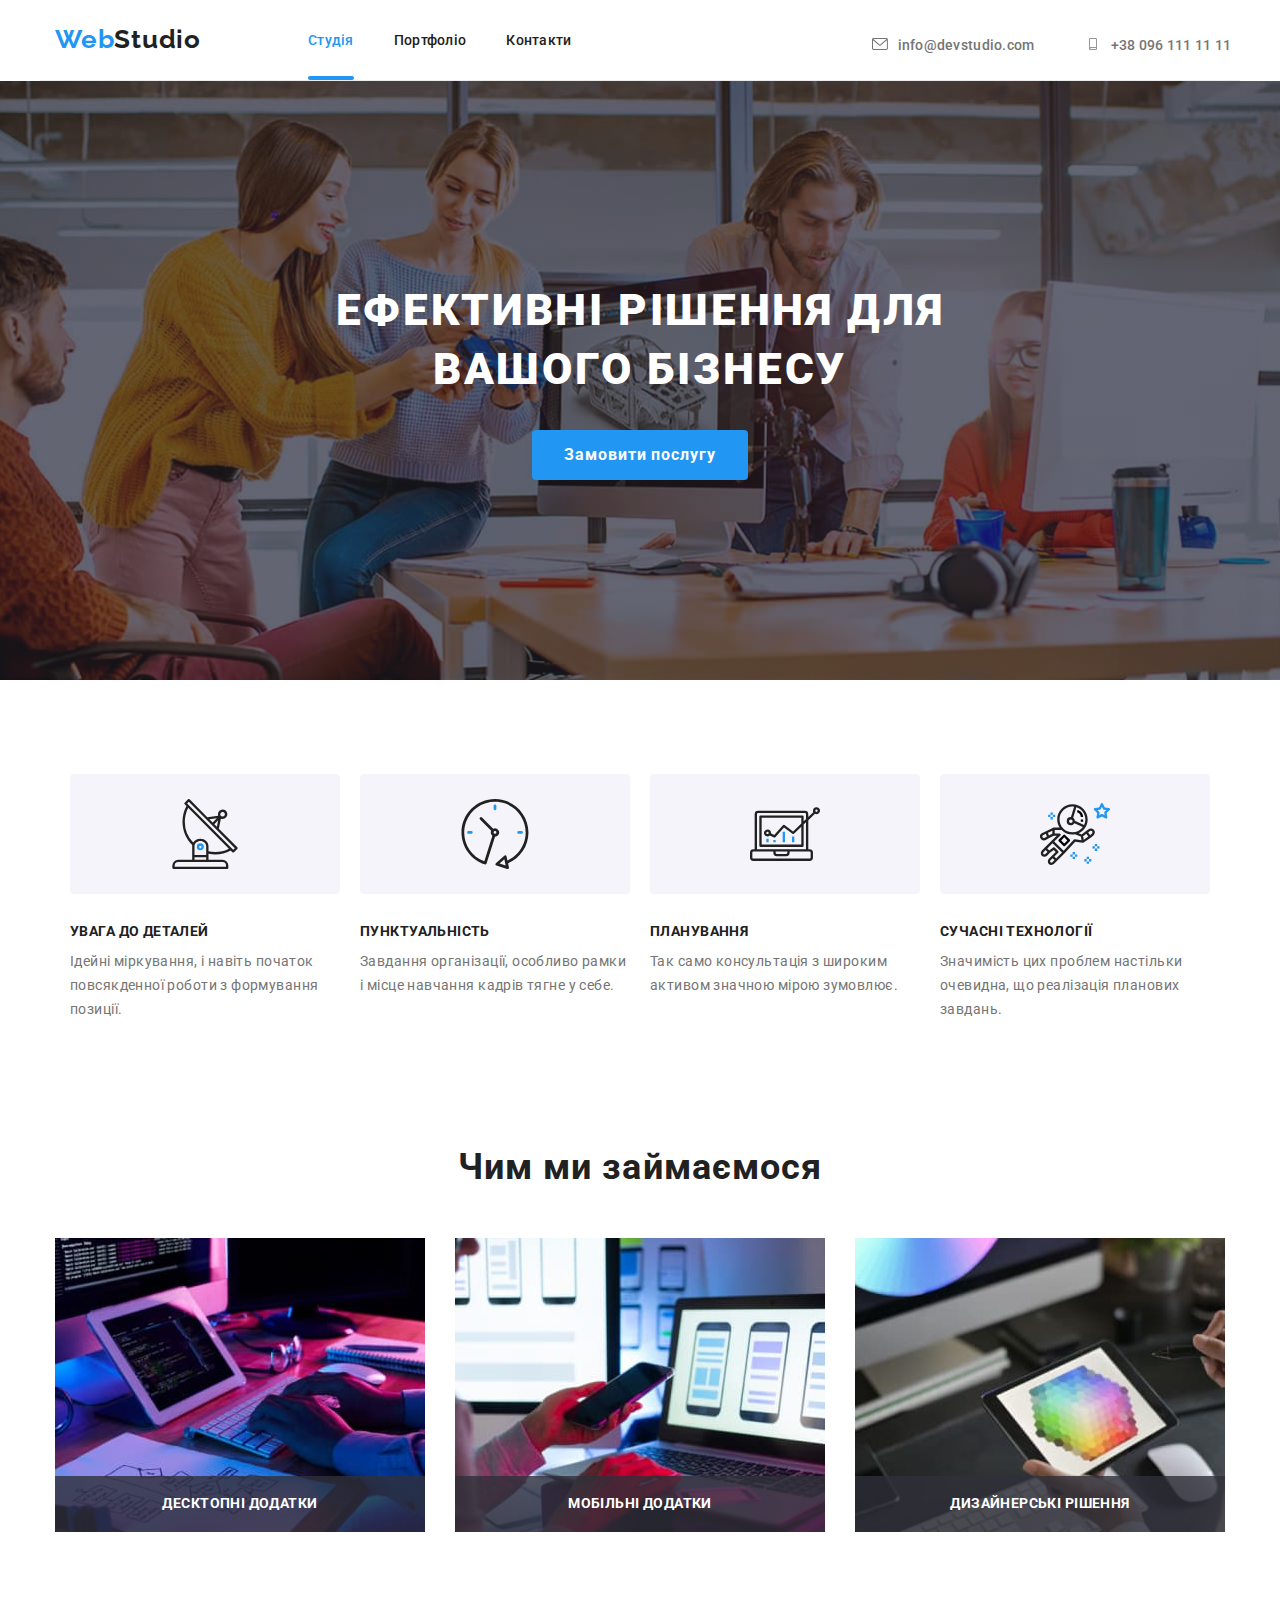
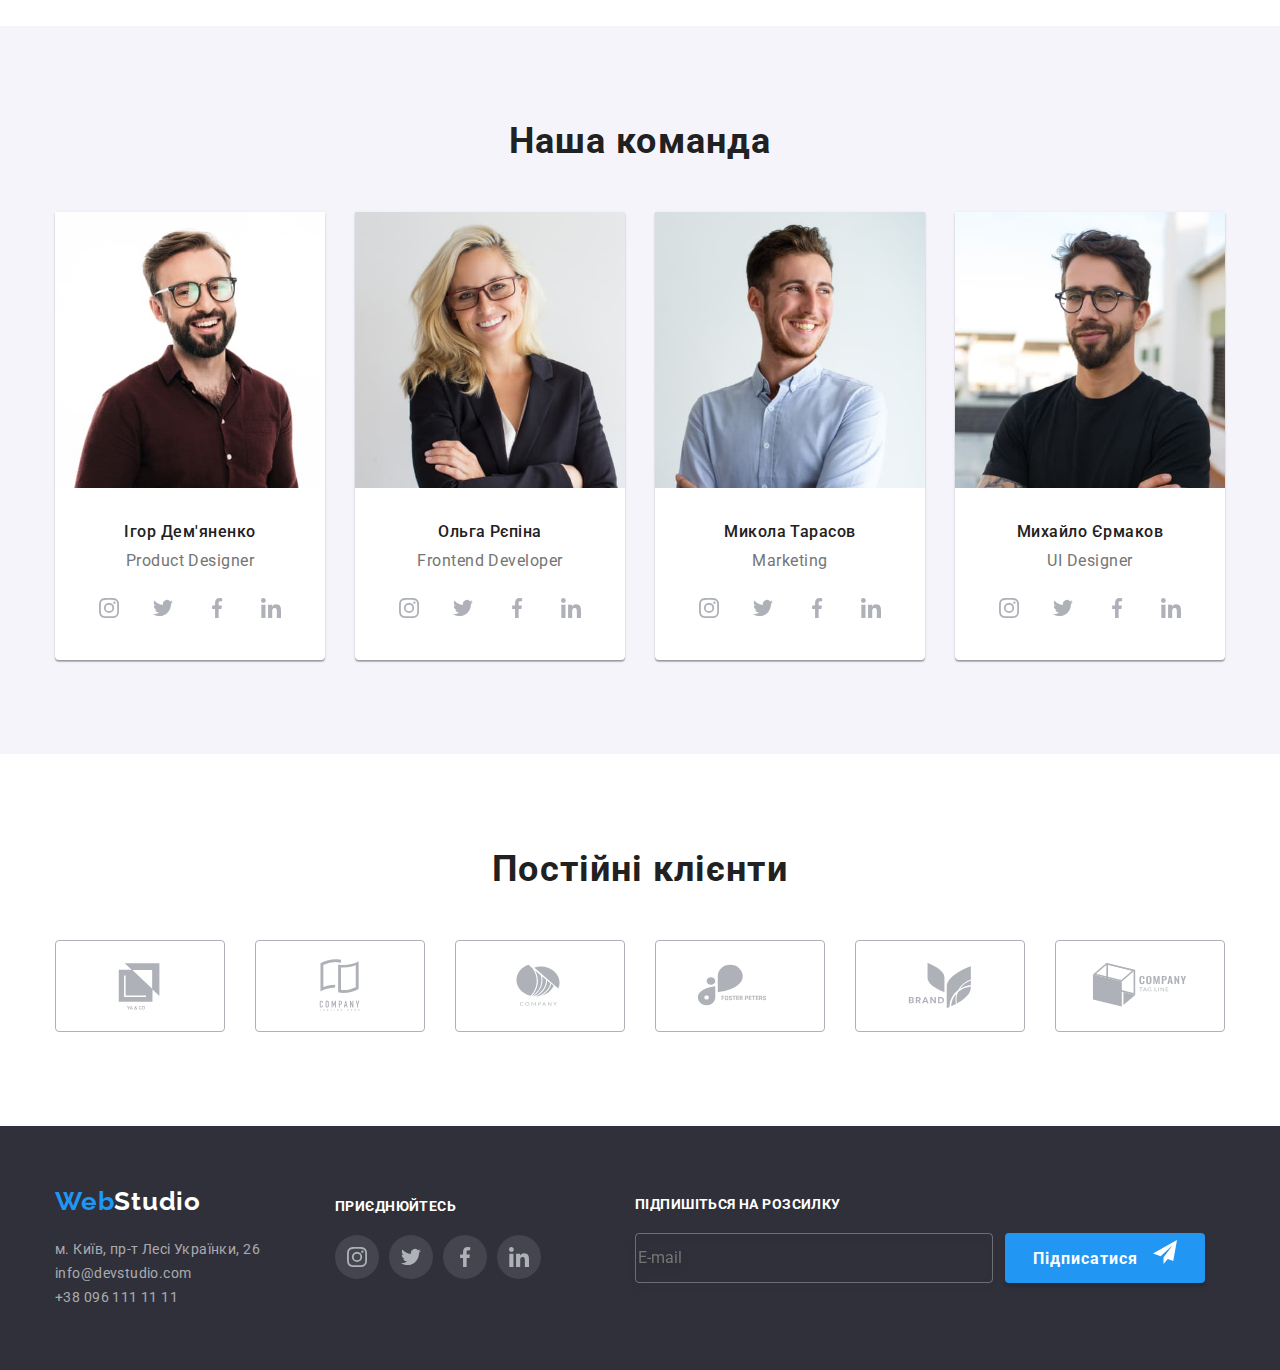
==== commit 5684df32: "fix a problems" ====
--- a/index.html
+++ b/index.html
@@ -25,20 +25,21 @@
       <!--Logo Link-->
       <div>
         <a href="./index.html" class="logo-link logo-link--header">
-          <span lang="en">Web<span class="logo-link__studio logo-link__studio--header-color">Studio</span></span></a>
+          <span lang="en">Web<span class="logo-link__studio logo-link__studio--header-color">Studio</span></span>
+        </a>
       </div>
 
       <!--Mobile navigation-->
       <div>
-        <button type="button" class="open-mobile-nav open-modal" data-modal-open>
+        <button type="button" class="open-mobile-nav open-modal" data-modal2-open>
           <svg class="open-mobile-nav__svg">
             <use href="./images/icons.svg#open-mobile-nav"></use>
           </svg>
         </button>
       </div>
-      <div class="backdrop is-hidden" data-modal>
+      <div class="backdrop is-hidden" data-modal2="">
         <div class="mobile-nav-modal no-scroll">
-          <button type="button" class="close-mobile-nav" data-modal-close>
+          <button type="button" class="close-mobile-nav" data-modal2-close>
             <svg class="modal-close">
               <use href="./images/icons.svg#close">
               </use>
@@ -148,7 +149,7 @@
         <h1 class="hero__title">
           Ефективні рішення для вашого бізнесу
         </h1>
-        <button type="button" class="hero__button open-modal button" data-modal2-open>
+        <button type="button" class="hero__button open-modal button" data-modal-open>
           Замовити послугу
         </button>
       </div>
@@ -513,6 +514,7 @@
         <h2 class="visually-hidden" id="#contacts">
           Контакти
         </h2>
+
         <address class="address">
           <ul class="address__contact list">
             <li class="address__item">
@@ -623,14 +625,11 @@
             <input type="checkbox" id="conditions" class="check" name="check" />
 
             <label for="conditions" class="conditions"><span class="check-icon"></span>Погоджуюся з розсилкою та приймаю
-
+              <a href="https://policies.google.com/terms?hl=uk" class="link terms-agreement" target="_blank"
+                rel="noreferrer noopener">Умови
+                договору</a>
             </label>
-            <a href="https://policies.google.com/terms?hl=uk" class="link terms-agreement" target="_blank"
-              rel="noreferrer noopener">Умови
-              договору</a>
           </div>
-
-
           <button type="submit" class="send-btn">Відправити</button>
         </div>
       </div>
--- a/css/main.min.css
+++ b/css/main.min.css
@@ -1 +1 @@
-html{-webkit-box-sizing:border-box;box-sizing:border-box}*,*::before,*::after{-webkit-box-sizing:inherit;box-sizing:inherit}body,html{margin:0;height:100%}h1,h2,h3,h4,h5,h6,p,ul,li{margin:0;padding:0}img li a ul label input{display:block;width:100%;height:auto}body{font-family:"Roboto",sans-serif;color:#212121;font-style:normal;margin:0 auto}.list{list-style:none;padding:0;margin:0}.visually-hidden{overflow:hidden;position:absolute;white-space:nowrap;clip:rect(0 0 0 0);-webkit-clip-path:inset(50%);clip-path:inset(50%);height:1px;width:1px}.link:hover,.link:focus{color:#2196f3}.container{display:block;margin:0 auto;padding-left:15px;padding-right:15px;max-width:480px}@media screen and (min-width: 768px){.container{max-width:768px}}@media screen and (min-width: 1200px){.container{max-width:1200px}}.section{padding-top:60px;padding-bottom:60px;margin:0 auto}@media screen and (min-width: 1200px){.section{padding-top:94px;padding-bottom:94px}}.block-head{font-weight:700;font-size:36px;line-height:1.17;text-align:center;letter-spacing:.03em;margin-bottom:50px}.is-hidden{opacity:0;visibility:hidden;pointer-events:none}.backdrop{position:fixed;top:0;left:0;width:100%;height:100vh;background:rgba(0,0,0,.5);visibility:visible;-webkit-transition:opacity 1000ms cubic-bezier(0.4, 0, 0.2, 1),visibility 1000ms cubic-bezier(0.4, 0, 0.2, 1);transition:opacity 1000ms cubic-bezier(0.4, 0, 0.2, 1),visibility 1000ms cubic-bezier(0.4, 0, 0.2, 1)}.modal{width:530px;height:580px;position:absolute;top:50%;left:50%;-webkit-transform:translate(-50%, -50%) scale(1);transform:translate(-50%, -50%) scale(1);background:#fff;-webkit-box-shadow:0px 1px 3px rgba(0,0,0,.12),0px 1px 1px rgba(0,0,0,.14),0px 2px 1px rgba(0,0,0,.2);box-shadow:0px 1px 3px rgba(0,0,0,.12),0px 1px 1px rgba(0,0,0,.14),0px 2px 1px rgba(0,0,0,.2);border-radius:4px;-webkit-transition:-webkit-transform 1000ms cubic-bezier(0.215, 0.61, 0.355, 1);transition:-webkit-transform 1000ms cubic-bezier(0.215, 0.61, 0.355, 1);transition:transform 1000ms cubic-bezier(0.215, 0.61, 0.355, 1);transition:transform 1000ms cubic-bezier(0.215, 0.61, 0.355, 1), -webkit-transform 1000ms cubic-bezier(0.215, 0.61, 0.355, 1)}.backdrop.is-hidden .modal{-webkit-transform:scale(0.1);transform:scale(0.1)}.close-button{position:absolute;right:10px;top:10px;border:1px solid rgba(0,0,0,.1);background-color:#fff;width:30px;height:30px;border-radius:50%;cursor:pointer}.close-button:hover svg,.close-button:focus svg{fill:var(--link-color);-webkit-transition:fill 250ms cubic-bezier(0.4, 0, 0.2, 1);transition:fill 250ms cubic-bezier(0.4, 0, 0.2, 1)}.modal-close{width:11px;height:11px}.backdrop.is-hidden .modal{-webkit-transform:scale(0.1);transform:scale(0.1)}.no-scroll{overflow:hidden}.page-header{display:-webkit-box;display:-ms-flexbox;display:flex;-webkit-box-orient:horizontal;-webkit-box-direction:normal;-ms-flex-direction:row;flex-direction:row;-webkit-box-align:center;-ms-flex-align:center;align-items:center;border-bottom:solid 1px #ececec;height:auto;position:relative;max-width:1200px;margin:0 auto;min-height:60px}@media screen and (min-width: 768px){.page-header{min-height:80px}}.open-mobile-nav__svg{width:40px;height:40px}.open-mobile-nav{display:-webkit-box;display:-ms-flexbox;display:flex;background-color:#fff;border:none;width:40px;height:40px;padding:0;position:absolute;right:15px;top:15px}@media screen and (min-width: 768px){.open-mobile-nav{display:none}}.mobile-nav-modal{width:100%;max-width:450px;max-height:560px;height:100%;position:absolute;top:50%;left:50%;-webkit-transform:translate(-50%, -50%) scale(1);transform:translate(-50%, -50%) scale(1);background:#fff;-webkit-box-shadow:0px 1px 3px rgba(0,0,0,.12),0px 1px 1px rgba(0,0,0,.14),0px 2px 1px rgba(0,0,0,.2);box-shadow:0px 1px 3px rgba(0,0,0,.12),0px 1px 1px rgba(0,0,0,.14),0px 2px 1px rgba(0,0,0,.2);border-radius:4px;-webkit-transition:-webkit-transform 1000ms cubic-bezier(0.215, 0.61, 0.355, 1);transition:-webkit-transform 1000ms cubic-bezier(0.215, 0.61, 0.355, 1);transition:transform 1000ms cubic-bezier(0.215, 0.61, 0.355, 1);transition:transform 1000ms cubic-bezier(0.215, 0.61, 0.355, 1), -webkit-transform 1000ms cubic-bezier(0.215, 0.61, 0.355, 1);padding:55px 48px}.close-mobile-nav{position:absolute;right:15px;top:15px;width:30px;height:30px;border-radius:50%;cursor:pointer;border:none;background-color:#fff}.close-mobile-nav:hover svg,.close-mobile-nav:focus svg{fill:#2196f3;-webkit-transition:fill 250ms cubic-bezier(0.4, 0, 0.2, 1);transition:fill 250ms cubic-bezier(0.4, 0, 0.2, 1)}.modal-close{width:11px;height:11px}.mobile-navigation{display:block}.mobile-navigation__list{display:-webkit-box;display:-ms-flexbox;display:flex;-webkit-box-orient:vertical;-webkit-box-direction:normal;-ms-flex-direction:column;flex-direction:column}.mobile-navigation__item:not(last-child){margin-bottom:45px}.mobile-navigation__link{display:block;font-weight:500;font-size:40px;line-height:1.3;letter-spacing:.02em;color:#212121}.mobile-navigation__link--active{color:#2196f3}.mobile-contact{display:block;-webkit-box-orient:vertical;-webkit-box-direction:normal;-ms-flex-direction:column;flex-direction:column;margin-top:34px}.mobile-contact__item:not(last-child){margin-bottom:40px}.mobile-contact__tell,.mobile-contact__mail{font-weight:500;font-size:24px;line-height:1.15;letter-spacing:.02em;color:#757575;padding:32px 0}.header-social{display:-webkit-box;display:-ms-flexbox;display:flex;-webkit-box-orient:horizontal;-webkit-box-direction:normal;-ms-flex-direction:row;flex-direction:row;-ms-flex-pack:distribute;justify-content:space-around}.header-social__link{color:#2196f3}.pipeline{color:rgba(33,33,33,.2)}.navigation{display:none}@media screen and (min-width: 768px){.navigation{display:contents;display:-webkit-box;display:-ms-flexbox;display:flex;position:absolute;left:255px}}.contact{display:none}@media screen and (min-width: 768px){.contact{display:-webkit-box;display:-ms-flexbox;display:flex;vertical-align:middle}}@media screen and (min-width: 768px){.contact{display:contents;display:-webkit-box;display:-ms-flexbox;display:flex;-webkit-box-orient:vertical;-webkit-box-direction:normal;-ms-flex-direction:column;flex-direction:column;vertical-align:middle;position:absolute;right:15px}}@media screen and (min-width: 1200px){.contact{-webkit-box-orient:horizontal;-webkit-box-direction:normal;-ms-flex-direction:row;flex-direction:row}}.contact__item{display:block}.contact__item:not(:last-child){margin-right:50px}.logo-cont{height:12px;-webkit-box-pack:center;-ms-flex-pack:center;justify-content:center}.contact__mail,.contact__tell{font-weight:500;font-size:14px;line-height:1.15;letter-spacing:.02em;color:#757575;display:-webkit-box;display:-ms-flexbox;display:flex;margin-top:10px}.navigation__list{display:-webkit-box;display:-ms-flexbox;display:flex;-webkit-box-orient:horizontal;-webkit-box-direction:normal;-ms-flex-direction:row;flex-direction:row;-webkit-box-align:center;-ms-flex-align:center;align-items:center}.navigation__link{display:block;font-weight:500;font-size:14px;line-height:1.15;letter-spacing:.02em;color:#212121;padding:32px 0;position:relative}.navigation__link--active{color:#2196f3}.navigation__link--active::after{content:"";display:block;width:100%;height:4px;background-color:#2196f3;border-radius:2px;position:absolute;bottom:0px}.navigation__item:not(:last-child){margin-right:50px}.logo-link__studio{color:#212121}.contact{display:none}@media screen and (min-width: 768px){.contact{display:-webkit-box;display:-ms-flexbox;display:flex;vertical-align:middle}}.mail-svg,.phone-svg{width:16px;height:12px;-webkit-box-pack:baseline;-ms-flex-pack:baseline;justify-content:baseline;fill:currentColor}.logo-link{font-family:"Raleway",sans-serif;font-style:normal;font-weight:700;font-size:26px;line-height:1.2;color:#2196f3;letter-spacing:.03em;text-decoration:none}.logo-link--header{display:block;position:absolute;top:15px;left:20px}@media screen and (min-width: 768px){.logo-link--header{top:20px}}.logo-link__studio--header-color{color:#212121}.logo-link__studio--footer-color{color:#fff}.logo-link--footer{display:-webkit-box;display:-ms-flexbox;display:flex;-webkit-box-align:baseline;-ms-flex-align:baseline;align-items:baseline;margin-bottom:20px}.social{display:-webkit-box;display:-ms-flexbox;display:flex;-webkit-box-orient:horizontal;-webkit-box-direction:normal;-ms-flex-direction:row;flex-direction:row;gap:10;-webkit-box-pack:center;-ms-flex-pack:center;justify-content:center}.social__link>svg{fill:#afb1b8;-webkit-transition-property:fill;transition-property:fill;-webkit-transition-duration:250ms;transition-duration:250ms;-webkit-transition-timing-function:cubic-bezier(0.4, 0, 0.2, 1);transition-timing-function:cubic-bezier(0.4, 0, 0.2, 1)}.social__link:hover>svg,.social__link:focus>svg{fill:#fff}.social__link{display:-webkit-box;display:-ms-flexbox;display:flex;-webkit-box-align:center;-ms-flex-align:center;align-items:center;-webkit-box-pack:center;-ms-flex-pack:center;justify-content:center;width:44px;height:44px;border-radius:50%;background:rgba(255,255,255,0);-webkit-transition-property:background-color;transition-property:background-color;-webkit-transition-duration:250ms;transition-duration:250ms;-webkit-transition-timing-function:cubic-bezier(0.4, 0, 0.2, 1);transition-timing-function:cubic-bezier(0.4, 0, 0.2, 1)}.social__link:hover,.social__link:focus{background-color:#2196f3}.link{text-decoration:none;-webkit-transition-property:color;transition-property:color;-webkit-transition-duration:250ms;transition-duration:250ms;-webkit-transition-timing-function:cubic-bezier(0.4, 0, 0.2, 1);transition-timing-function:cubic-bezier(0.4, 0, 0.2, 1)}.link :hover,.link :focus{color:#2196f3}.hero{min-width:480px;height:auto;padding:200px 0;background-repeat:no-repeat;background-position:center;background-size:cover;background-color:#c4c4c4;background-image:-webkit-gradient(linear, left top, left bottom, from(rgba(47, 48, 58, 0.4)), to(rgba(47, 48, 58, 0.4))),url(../images/hero/hero_mobile_x1.jpg);background-image:linear-gradient(rgba(47, 48, 58, 0.4), rgba(47, 48, 58, 0.4)),url(../images/hero/hero_mobile_x1.jpg)}@media screen and (min-width: 768px){.hero{min-width:768px;background-image:-webkit-gradient(linear, left top, left bottom, from(rgba(47, 48, 58, 0.4)), to(rgba(47, 48, 58, 0.4))),url(../images/hero/hero_tablet_x1.jpg);background-image:linear-gradient(rgba(47, 48, 58, 0.4), rgba(47, 48, 58, 0.4)),url(../images/hero/hero_tablet_x1.jpg)}}@media screen and (min-width: 1200px){.hero{min-width:768px;background-image:-webkit-gradient(linear, left top, left bottom, from(rgba(47, 48, 58, 0.4)), to(rgba(47, 48, 58, 0.4))),url(../images/hero/hero_desktop_x1.jpg);background-image:linear-gradient(rgba(47, 48, 58, 0.4), rgba(47, 48, 58, 0.4)),url(../images/hero/hero_desktop_x1.jpg)}}.hero__title{display:block;max-width:360px;margin:0 auto;font-weight:900;font-size:26px;line-height:1.62;text-align:center;letter-spacing:.06em;text-transform:uppercase;color:#fff;margin-bottom:30px}@media screen and (min-width: 1200px){.hero__title{max-width:730px;font-size:44px;line-height:1.35}}.hero__button{display:block;font-weight:700;font-size:16px;line-height:1.35;font-family:inherit;letter-spacing:.06em;background-color:#2196f3;color:#fff;cursor:pointer;width:216px;height:50px;border-radius:4px;border:1px rgba(0,0,0,0);margin:0 auto;-webkit-transition-property:background-color;transition-property:background-color;-webkit-transition-duration:250ms;transition-duration:250ms;-webkit-transition-timing-function:cubic-bezier(0.4, 0, 0.2, 1);transition-timing-function:cubic-bezier(0.4, 0, 0.2, 1)}.hero__button:focus,.hero__button:hover{background-color:#188ce8}.advantage{-webkit-box-orient:vertical;-webkit-box-direction:normal;-ms-flex-direction:column;flex-direction:column;-webkit-box-pack:center;-ms-flex-pack:center;justify-content:center;-webkit-box-align:start;-ms-flex-align:start;align-items:flex-start;margin:0 auto}@media screen and (min-width: 768px){.advantage{display:-webkit-box;display:-ms-flexbox;display:flex;-ms-flex-wrap:wrap;flex-wrap:wrap;gap:20px;-webkit-box-orient:horizontal;-webkit-box-direction:normal;-ms-flex-direction:row;flex-direction:row}}.advantage__bloc{display:-webkit-box;display:-ms-flexbox;display:flex;-webkit-box-pack:center;-ms-flex-pack:center;justify-content:center;-webkit-box-align:center;-ms-flex-align:center;align-items:center;width:450px;height:120px;margin-bottom:30px;background:#f5f4fa;border-radius:4px}@media screen and (min-width: 768px){.advantage__bloc{width:354px}}@media screen and (min-width: 1200px){.advantage__bloc{max-width:270px;margin-bottom:30px}}.advantage__svg{width:70px;height:70px;fill:#212121,#afb1b8}.advantage__name{text-align:center;color:var(--text-color);text-transform:uppercase;font-weight:700;font-size:14px;line-height:1.14;letter-spacing:.03em;margin-bottom:10px}.advantage__description{font-weight:400;width:450px;font-size:14px;line-height:1.71;letter-spacing:.03em;color:#757575;margin-bottom:30px}@media screen and (min-width: 768px){.advantage__description{max-width:354px}}@media screen and (min-width: 1200px){.advantage__description{max-width:270px}}.we-do{display:none}@media screen and (min-width: 1200px){.we-do{display:contents}}.we-do__list{display:-webkit-box;display:-ms-flexbox;display:flex;-webkit-box-orient:horizontal;-webkit-box-direction:normal;-ms-flex-direction:row;flex-direction:row;-webkit-box-pack:center;-ms-flex-pack:center;justify-content:center}.we-do__item:nth-child(n+2){margin-left:30px}.we-do__item{display:block}.we-do__img{display:block}.we-do__description{display:block;color:#fff;text-transform:uppercase;padding:27px 0;text-align:center;background:rgba(47,48,58,.8);position:absolute;bottom:0;width:100%;font-weight:700;font-size:17px}.we-do__thumb{position:relative}.team-sect{background-color:#f5f4fa}.team{display:-webkit-box;display:-ms-flexbox;display:flex;-webkit-box-orient:vertical;-webkit-box-direction:normal;-ms-flex-direction:column;flex-direction:column;-webkit-box-pack:center;-ms-flex-pack:center;justify-content:center;-webkit-box-align:center;-ms-flex-align:center;align-items:center;gap:30px}@media screen and (min-width: 768px){.team{display:-webkit-box;display:-ms-flexbox;display:flex;-webkit-box-orient:horizontal;-webkit-box-direction:normal;-ms-flex-direction:row;flex-direction:row;-ms-flex-wrap:wrap;flex-wrap:wrap}}.team__item{display:block}.employee{background-color:#fff;-webkit-box-shadow:0px 1px 3px rgba(0,0,0,.12),0px 1px 1px rgba(0,0,0,.14),0px 2px 1px rgba(0,0,0,.2);box-shadow:0px 1px 3px rgba(0,0,0,.12),0px 1px 1px rgba(0,0,0,.14),0px 2px 1px rgba(0,0,0,.2);border-radius:0px 0px 4px 4px;width:450px}@media screen and (min-width: 768px){.employee{width:354px}}@media screen and (min-width: 1200px){.employee{width:270px}}.employee__img{width:450px;height:auto}@media screen and (min-width: 768px){.employee__img{width:354px}}@media screen and (min-width: 1200px){.employee__img{width:270px}}.employee__name{padding-top:30px;font-weight:500;font-size:16px;line-height:1.19;letter-spacing:.03em;margin-bottom:10px;text-align:center}.employee__position-on-team{font-weight:400;font-size:16px;line-height:1.19;letter-spacing:.03em;color:#757575;text-align:center;margin-bottom:16px}.modal-call{width:calc(100vw - 30px);max-width:450px;min-height:610px;position:absolute;top:50%;left:50%;-webkit-transform:translate(-50%, -50%) scale(1);transform:translate(-50%, -50%) scale(1);background:#fff;-webkit-box-shadow:0px 1px 3px rgba(0,0,0,.12),0px 1px 1px rgba(0,0,0,.14),0px 2px 1px rgba(0,0,0,.2);box-shadow:0px 1px 3px rgba(0,0,0,.12),0px 1px 1px rgba(0,0,0,.14),0px 2px 1px rgba(0,0,0,.2);border-radius:4px;-webkit-transition:-webkit-transform 1000ms cubic-bezier(0.215, 0.61, 0.355, 1);transition:-webkit-transform 1000ms cubic-bezier(0.215, 0.61, 0.355, 1);transition:transform 1000ms cubic-bezier(0.215, 0.61, 0.355, 1);transition:transform 1000ms cubic-bezier(0.215, 0.61, 0.355, 1), -webkit-transform 1000ms cubic-bezier(0.215, 0.61, 0.355, 1)}@media screen and (min-width: 1200px){.modal-call{max-width:528px;max-height:581px}}.backdrop.is-hidden .modal{-webkit-transform:scale(0.1);transform:scale(0.1)}.close-button{position:absolute;right:10px;top:10px;border:1px solid rgba(0,0,0,.1);background-color:#fff;width:30px;height:30px;border-radius:50%;cursor:pointer}.close-button:hover svg,.close-button:focus svg{fill:var(--link-color);-webkit-transition:fill 250ms cubic-bezier(0.4, 0, 0.2, 1);transition:fill 250ms cubic-bezier(0.4, 0, 0.2, 1)}.modal-close{width:11px;height:11px}.is-hidden{opacity:0;visibility:hidden;pointer-events:none}.backdrop.is-hidden .modal{-webkit-transform:scale(0.1);transform:scale(0.1)}.no-scroll{overflow:hidden}.order-service{display:-webkit-box;display:-ms-flexbox;display:flex;-webkit-box-orient:vertical;-webkit-box-direction:normal;-ms-flex-direction:column;flex-direction:column;padding:40px}.order-service p{font-weight:700;font-size:20px;line-height:1.15;text-align:center;letter-spacing:.03em;color:var(--main-color);margin-bottom:12px}.client-label{display:block;font-weight:400;font-size:12px;line-height:1.17;letter-spacing:.01em;color:var(--contact-color);margin-bottom:10px;position:relative}.input-icon{width:18px;height:18px;fill:var(--main-color);position:absolute;top:50%;left:12px}.client-input{display:block;width:100%;height:40px;margin-top:4px;padding:12px 12px 12px 36px}.client-input:focus,.input-subscribe:focus,.client-text-area:focus{border-color:var(--link-color);-webkit-transition:border-color 250ms cubic-bezier(0.4, 0, 0.2, 1);transition:border-color 250ms cubic-bezier(0.4, 0, 0.2, 1)}.client-input:focus+.input-icon{fill:var(--link-color);-webkit-transition:fill 250ms cubic-bezier(0.4, 0, 0.2, 1);transition:fill 250ms cubic-bezier(0.4, 0, 0.2, 1)}.client-text-area{display:block;width:100%;height:120px;padding:12px;margin-top:4px;resize:none}.client-input,.input-subscribe,.client-text-area{outline:none;border:1px solid rgba(33,33,33,.2);border-radius:4px}.check-box-agreement{width:16px;height:15px;border:2px solid var(--secondary-text-color);border-radius:2px}.agreement{margin:0 auto;margin-top:20px}.terms-agreement{font-weight:400;font-size:14px;line-height:1.7;letter-spacing:.03em;color:var(--link-color);-webkit-text-decoration-line:underline;text-decoration-line:underline;margin-left:3px}* .conditions{margin-top:12px;margin-left:5px;text-align:center;font-weight:400;font-size:14px;line-height:1.7px;letter-spacing:.03em;color:var(--description-color);-webkit-user-select:none;-moz-user-select:none;-ms-user-select:none;user-select:none}.send-btn{display:-webkit-box;display:-ms-flexbox;display:flex;width:200px;height:50px;margin-top:30px;-webkit-box-align:center;-ms-flex-align:center;align-items:center;-ms-flex-item-align:center;align-self:center;-webkit-box-pack:center;-ms-flex-pack:center;justify-content:center;background:var(--link-color);-webkit-box-shadow:0px 4px 4px rgba(0,0,0,.15);box-shadow:0px 4px 4px rgba(0,0,0,.15);border-radius:4px;border:none;color:var(--footer-color);font-weight:700;font-size:16px;line-height:1.8;letter-spacing:.06em}.send-btn:hover,.send-btn:focus{background-color:var(--btn-hover-color);-webkit-transition:background-color 250ms cubic-bezier(0.4, 0, 0.2, 1);transition:background-color 250ms cubic-bezier(0.4, 0, 0.2, 1)}.order-service .applybox{position:relative;display:-webkit-box;display:-ms-flexbox;display:flex;-webkit-box-pack:center;-ms-flex-pack:center;justify-content:center;margin-top:19px}.applybox .check{border:2px solid var(--secondary-text-color)}.apply-link{color:var(--accent-color)}.conditions .check-icon{position:absolute;top:50%;left:21px;width:16px;height:15px;translate:0 -50%;border:2px solid var(--secondary-text-color);border-radius:2px}.footer{background-color:#2f303a;margin:0 auto;padding-top:60px;padding-bottom:60px}@media screen and (min-width: 768px){.footer-cont{display:-webkit-box;display:-ms-flexbox;display:flex;-ms-flex-wrap:wrap;flex-wrap:wrap}}.address{display:block;font-family:"Roboto";font-style:normal;font-weight:400;font-size:14px;line-height:1.714;letter-spacing:.03em;color:#fff;margin:0 auto}@media screen and (min-width: 768px){.address{margin-left:76px}}.address__contact{display:-webkit-box;display:-ms-flexbox;display:flex;-webkit-box-orient:vertical;-webkit-box-direction:normal;-ms-flex-direction:column;flex-direction:column;-webkit-box-pack:center;-ms-flex-pack:center;justify-content:center;-webkit-box-align:center;-ms-flex-align:center;align-items:center}@media screen and (min-width: 1200px){.address__contact{-webkit-box-pack:start;-ms-flex-pack:start;justify-content:start}}.address__item{display:block}.address__place,.address__mail,.address__tell{display:-webkit-box;display:-ms-flexbox;display:flex;font-family:"Roboto";font-style:normal;font-weight:400;font-size:14px;line-height:1.714;letter-spacing:.03em;color:rgba(255,255,255,.6);text-decoration:none;width:210px;-webkit-box-pack:center;-ms-flex-pack:center;justify-content:center}@media screen and (min-width: 1200px){.address__place,.address__mail,.address__tell{-webkit-box-pack:start;-ms-flex-pack:start;justify-content:start}}.connect{padding-top:60px}@media screen and (min-width: 768px){.connect{padding:0;margin-right:72px}}.connect__label{text-align:center}.social{margin:0 auto}.subs{display:block;margin:0 auto;padding-top:60px}@media screen and (min-width: 1200px){.subs{padding-top:0}}.subscribe__label{display:block;color:#fff;max-width:450px;margin:0 auto}@media screen and (min-width: 768px){.subscribe__label{width:350px}}.subscribe__input{display:block;max-width:450px;width:100%;height:50px;-ms-flex-line-pack:center;align-content:center;background-color:rgba(0,0,0,0);border:1px solid rgba(255,255,255,.3);-webkit-filter:drop-shadow(0px 4px 4px rgba(0, 0, 0, 0.15));filter:drop-shadow(0px 4px 4px rgba(0, 0, 0, 0.15));border-radius:4px}.subscribe__text{display:block;text-align:center;font-weight:700;font-size:14px;line-height:1.15;letter-spacing:.03em;text-transform:uppercase;color:#fff;margin-top:6px;margin-bottom:20px}.subscribe__label{display:block;color:#fff}.subscribe_form_input p{display:block;-webkit-box-orient:vertical;-webkit-box-direction:normal;-ms-flex-direction:column;flex-direction:column;margin-bottom:23px}.subscribe_form_input{display:block}.btn{width:200px;height:50px;background:#2196f3;-webkit-box-shadow:0px 4px 4px rgba(0,0,0,.15);box-shadow:0px 4px 4px rgba(0,0,0,.15);border-radius:4px;font-weight:700;font-size:16px;line-height:1.88;letter-spacing:.06em;color:#fff;display:block;cursor:pointer;border:none;margin:20px auto 0px auto}.btn:hover,.btn:focus{background-color:#188ce8}.btn__icon{width:24px;height:24px;fill:#fff;margin-left:10px}.connect{display:block}.connect__label{font-style:normal;font-weight:700;font-size:14px;line-height:1,15;letter-spacing:.03em;text-transform:uppercase;color:#fff;margin-bottom:20px;margin-top:12px}.connect__list{display:-webkit-box;display:-ms-flexbox;display:flex;-webkit-box-pack:center;-ms-flex-pack:center;justify-content:center;gap:10px}.social__svg{width:20px;height:20px;fill:#fff}.social__link{display:-webkit-box;display:-ms-flexbox;display:flex;-webkit-box-align:center;-ms-flex-align:center;align-items:center;-webkit-box-pack:center;-ms-flex-pack:center;justify-content:center;width:44px;height:44px;border-radius:50%;background:rgba(255,255,255,.1);-webkit-transition-property:background-color;transition-property:background-color;-webkit-transition-duration:250ms;transition-duration:250ms;-webkit-transition-timing-function:cubic-bezier(0.4, 0, 0.2, 1);transition-timing-function:cubic-bezier(0.4, 0, 0.2, 1)}.social__link:hover,.social__link:focus{background-color:#2196f3}.social__item:not(:last-child){margin-right:10px}.customer__list{display:-webkit-box;display:-ms-flexbox;display:flex;-ms-flex-wrap:wrap;flex-wrap:wrap;-webkit-box-pack:center;-ms-flex-pack:center;justify-content:center;gap:30px}.customer__item{display:block}.customer__link{display:-webkit-box;display:-ms-flexbox;display:flex;-webkit-box-pack:center;-ms-flex-pack:center;justify-content:center;-webkit-box-align:center;-ms-flex-align:center;align-items:center;max-width:210px;height:92px;border-radius:4px;border:1px solid #afb1b8;-webkit-transition-property:border-color;transition-property:border-color;-webkit-transition-duration:250ms;transition-duration:250ms;-webkit-transition-timing-function:cubic-bezier(0.4, 0, 0.2, 1);transition-timing-function:cubic-bezier(0.4, 0, 0.2, 1)}@media screen and (min-width: 768px){.customer__link{width:225px}}@media screen and (min-width: 1200px){.customer__link{width:170px}}.customer__link:hover,.customer__link:focus{border-color:#2196f3}.customer__link:hover>.customer__logo,.customer__link:focus>.customer__logo{fill:#2196f3}.customer__logo{display:block;width:106px;height:60px;fill:#afb1b8}.sort{display:-webkit-box;display:-ms-flexbox;display:flex;-webkit-box-pack:center;-ms-flex-pack:center;justify-content:center;margin-bottom:50px}.sort__button{font-weight:500;font-size:16px;line-height:1.625;font-family:inherit;letter-spacing:.03em;background:#f5f4fa;cursor:pointer;border:none;padding:6px 22px;border-radius:4px;-webkit-transition-property:background-color,color,-webkit-box-shadow;transition-property:background-color,color,-webkit-box-shadow;transition-property:background-color,color,box-shadow;transition-property:background-color,color,box-shadow,-webkit-box-shadow;-webkit-transition-duration:250ms;transition-duration:250ms;-webkit-transition-timing-function:cubic-bezier(0.4, 0, 0.2, 1);transition-timing-function:cubic-bezier(0.4, 0, 0.2, 1)}.sort__button:hover,.sort__button:focus{background-color:#2196f3;color:#fff;-webkit-box-shadow:0px 3px 1px rgba(0,0,0,.1),0px 1px 2px rgba(0,0,0,.08),0px 2px 2px rgba(0,0,0,.12);box-shadow:0px 3px 1px rgba(0,0,0,.1),0px 1px 2px rgba(0,0,0,.08),0px 2px 2px rgba(0,0,0,.12)}.sort__button{margin-left:8px}.portfolio{display:-webkit-box;display:-ms-flexbox;display:flex;-ms-flex-wrap:wrap;flex-wrap:wrap;margin:0 -15px}.portfolio__item{display:-webkit-box;display:-ms-flexbox;display:flex}.portfolio__item:hover .portfolio__hover--overlay{-webkit-transform:translateX(0);transform:translateX(0)}.portfolio__work{display:block;-ms-flex-preferred-size:33.3333333333%;flex-basis:33.3333333333%;margin:15px;list-style:none;text-decoration:none;color:inherit;-webkit-transition-property:background,-webkit-box-shadow;transition-property:background,-webkit-box-shadow;transition-property:background,box-shadow;transition-property:background,box-shadow,-webkit-box-shadow;-webkit-transition-duration:250ms;transition-duration:250ms;-webkit-transition-timing-function:cubic-bezier(0.4, 0, 0.2, 1);transition-timing-function:cubic-bezier(0.4, 0, 0.2, 1)}.portfolio__work:focus,.portfolio__work:hover{background:#fff;-webkit-box-shadow:0px 1px 1px rgba(0,0,0,.12),0px 4px 4px rgba(0,0,0,.06),1px 4px 6px rgba(0,0,0,.16);box-shadow:0px 1px 1px rgba(0,0,0,.12),0px 4px 4px rgba(0,0,0,.06),1px 4px 6px rgba(0,0,0,.16);-webkit-transition:background 250ms cubic-bezier(0.4, 0, 0.2, 1),-webkit-box-shadow 250ms cubic-bezier(0.4, 0, 0.2, 1);transition:background 250ms cubic-bezier(0.4, 0, 0.2, 1),-webkit-box-shadow 250ms cubic-bezier(0.4, 0, 0.2, 1);transition:box-shadow 250ms cubic-bezier(0.4, 0, 0.2, 1),background 250ms cubic-bezier(0.4, 0, 0.2, 1);transition:box-shadow 250ms cubic-bezier(0.4, 0, 0.2, 1),background 250ms cubic-bezier(0.4, 0, 0.2, 1),-webkit-box-shadow 250ms cubic-bezier(0.4, 0, 0.2, 1)}.portfolio__img{display:block}.portfolio__box{position:relative;overflow:hidden}.frame{border-right:solid 1px rgba(238,238,238,.9333333333);border-bottom:solid 1px rgba(238,238,238,.9333333333);border-left:solid 1px rgba(238,238,238,.9333333333);padding:20px 24px}.portfolio__box{position:relative;overflow:hidden}.portfolio__hover{display:-webkit-box;display:-ms-flexbox;display:flex;position:absolute;top:0;left:0;width:100%;height:100%;-webkit-transform:translateY(100%);transform:translateY(100%);-webkit-transition:-webkit-transform 250ms ease;transition:-webkit-transform 250ms ease;transition:transform 250ms ease;transition:transform 250ms ease, -webkit-transform 250ms ease;background-color:var(--work-overlay-bgc);padding:0 24px;-webkit-box-align:center;-ms-flex-align:center;align-items:center;font-weight:400;font-size:18px;line-height:1.56;color:#fff}.portfolio__name{display:block;font-weight:700;font-size:18px;line-height:2;letter-spacing:.06em}.portfolio__type{display:block;font-weight:400;font-size:16px;line-height:1.875;letter-spacing:.03em;color:#757575}/*# sourceMappingURL=main.min.css.map */+html{-webkit-box-sizing:border-box;box-sizing:border-box}*,*::before,*::after{-webkit-box-sizing:inherit;box-sizing:inherit}body,html{margin:0;height:100%}h1,h2,h3,h4,h5,h6,p,ul,li{margin:0;padding:0}img li a ul label input{display:block;width:100%;height:auto}body{font-family:"Roboto",sans-serif;color:#212121;font-style:normal;margin:0 auto}.list{list-style:none;padding:0;margin:0}.visually-hidden{overflow:hidden;position:absolute;white-space:nowrap;clip:rect(0 0 0 0);-webkit-clip-path:inset(50%);clip-path:inset(50%);height:1px;width:1px}.link:hover,.link:focus{color:#2196f3}.container{display:block;margin:0 auto;padding-left:15px;padding-right:15px;max-width:480px}@media screen and (min-width: 768px){.container{max-width:768px}}@media screen and (min-width: 1200px){.container{max-width:1200px}}.section{padding-top:60px;padding-bottom:60px;margin:0 auto}@media screen and (min-width: 1200px){.section{padding-top:94px;padding-bottom:94px}}.block-head{font-weight:700;font-size:36px;line-height:1.17;text-align:center;letter-spacing:.03em;margin-bottom:50px}.is-hidden{opacity:0;visibility:hidden;pointer-events:none}.backdrop{position:fixed;top:0;left:0;width:100%;height:100vh;background:rgba(0,0,0,.5);visibility:visible;-webkit-transition:opacity 1000ms cubic-bezier(0.4, 0, 0.2, 1),visibility 1000ms cubic-bezier(0.4, 0, 0.2, 1);transition:opacity 1000ms cubic-bezier(0.4, 0, 0.2, 1),visibility 1000ms cubic-bezier(0.4, 0, 0.2, 1)}.modal{width:530px;height:580px;position:absolute;top:50%;left:50%;-webkit-transform:translate(-50%, -50%) scale(1);transform:translate(-50%, -50%) scale(1);background:#fff;-webkit-box-shadow:0px 1px 3px rgba(0,0,0,.12),0px 1px 1px rgba(0,0,0,.14),0px 2px 1px rgba(0,0,0,.2);box-shadow:0px 1px 3px rgba(0,0,0,.12),0px 1px 1px rgba(0,0,0,.14),0px 2px 1px rgba(0,0,0,.2);border-radius:4px;-webkit-transition:-webkit-transform 1000ms cubic-bezier(0.215, 0.61, 0.355, 1);transition:-webkit-transform 1000ms cubic-bezier(0.215, 0.61, 0.355, 1);transition:transform 1000ms cubic-bezier(0.215, 0.61, 0.355, 1);transition:transform 1000ms cubic-bezier(0.215, 0.61, 0.355, 1), -webkit-transform 1000ms cubic-bezier(0.215, 0.61, 0.355, 1)}.backdrop.is-hidden .modal{-webkit-transform:scale(0.1);transform:scale(0.1)}.close-button{position:absolute;right:10px;top:10px;border:1px solid rgba(0,0,0,.1);background-color:#fff;width:30px;height:30px;border-radius:50%;cursor:pointer}.close-button:hover svg,.close-button:focus svg{fill:var(--link-color);-webkit-transition:fill 250ms cubic-bezier(0.4, 0, 0.2, 1);transition:fill 250ms cubic-bezier(0.4, 0, 0.2, 1)}.modal-close{width:11px;height:11px}.backdrop.is-hidden .modal{-webkit-transform:scale(0.1);transform:scale(0.1)}.no-scroll{overflow:hidden}.page-header{display:-webkit-box;display:-ms-flexbox;display:flex;-webkit-box-orient:horizontal;-webkit-box-direction:normal;-ms-flex-direction:row;flex-direction:row;-webkit-box-align:center;-ms-flex-align:center;align-items:center;border-bottom:solid 1px #ececec;position:relative;height:60px;max-width:450px;margin:0 auto}@media screen and (min-width: 768px){.page-header{width:768px;max-width:none;height:auto}}@media screen and (min-width: 1200px){.page-header{width:1200px}}.header{margin-left:0px;margin-right:0px}.open-mobile-nav__svg{width:40px;height:40px}.open-mobile-nav{display:-webkit-box;display:-ms-flexbox;display:flex;background-color:#fff;border:none;width:40px;height:40px;padding:0;position:absolute;right:10px;top:10px}@media screen and (min-width: 768px){.open-mobile-nav{display:none}}.mobile-nav-modal{width:100%;max-width:450px;max-height:560px;height:100%;position:absolute;top:50%;left:50%;-webkit-transform:translate(-50%, -50%) scale(1);transform:translate(-50%, -50%) scale(1);background:#fff;-webkit-box-shadow:0px 1px 3px rgba(0,0,0,.12),0px 1px 1px rgba(0,0,0,.14),0px 2px 1px rgba(0,0,0,.2);box-shadow:0px 1px 3px rgba(0,0,0,.12),0px 1px 1px rgba(0,0,0,.14),0px 2px 1px rgba(0,0,0,.2);border-radius:4px;-webkit-transition:-webkit-transform 1000ms cubic-bezier(0.215, 0.61, 0.355, 1);transition:-webkit-transform 1000ms cubic-bezier(0.215, 0.61, 0.355, 1);transition:transform 1000ms cubic-bezier(0.215, 0.61, 0.355, 1);transition:transform 1000ms cubic-bezier(0.215, 0.61, 0.355, 1), -webkit-transform 1000ms cubic-bezier(0.215, 0.61, 0.355, 1);padding:55px 48px}.close-mobile-nav{position:absolute;right:15px;top:15px;width:30px;height:30px;border-radius:50%;cursor:pointer;border:none;background-color:#fff}.close-mobile-nav:hover svg,.close-mobile-nav:focus svg{fill:#2196f3;-webkit-transition:fill 250ms cubic-bezier(0.4, 0, 0.2, 1);transition:fill 250ms cubic-bezier(0.4, 0, 0.2, 1)}.modal-close{width:11px;height:11px}.mobile-navigation{display:block}.mobile-navigation__list{display:-webkit-box;display:-ms-flexbox;display:flex;-webkit-box-orient:vertical;-webkit-box-direction:normal;-ms-flex-direction:column;flex-direction:column}.mobile-navigation__item:not(last-child){margin-bottom:45px}.mobile-navigation__link{display:block;font-weight:500;font-size:40px;line-height:1.3;letter-spacing:.02em;color:#212121}.mobile-navigation__link--active{color:#2196f3}.mobile-contact{display:block;-webkit-box-orient:vertical;-webkit-box-direction:normal;-ms-flex-direction:column;flex-direction:column;margin-top:34px}.mobile-contact__item:not(last-child){margin-bottom:40px}.mobile-contact__tell,.mobile-contact__mail{font-weight:500;font-size:24px;line-height:1.15;letter-spacing:.02em;color:#757575;padding:32px 0}.header-social{display:-webkit-box;display:-ms-flexbox;display:flex;-webkit-box-orient:horizontal;-webkit-box-direction:normal;-ms-flex-direction:row;flex-direction:row;-ms-flex-pack:distribute;justify-content:space-around}.header-social__link{color:#2196f3}.pipeline{color:rgba(33,33,33,.2)}.navigation{display:none}@media screen and (min-width: 768px){.navigation{display:contents;display:-webkit-box;display:-ms-flexbox;display:flex;margin-left:72px}}@media screen and (min-width: 1200px){.navigation{margin-left:92px}}.contact{display:none}@media screen and (min-width: 768px){.contact{display:contents;display:-webkit-box;display:-ms-flexbox;display:flex;-webkit-box-orient:vertical;-webkit-box-direction:normal;-ms-flex-direction:column;flex-direction:column;right:15px;margin-left:80px}}@media screen and (min-width: 1200px){.contact{-webkit-box-orient:horizontal;-webkit-box-direction:normal;-ms-flex-direction:row;flex-direction:row;margin-left:300px}}@media screen and (min-width: 1200px){.contact__item{display:block}.contact__item:not(:last-child){margin-right:50px}}.logo-cont{height:12px}.contact__mail,.contact__tell{font-weight:500;font-size:14px;line-height:1.15;letter-spacing:.02em;color:#757575;display:-webkit-box;display:-ms-flexbox;display:flex;margin-top:10px}.navigation__list{display:-webkit-box;display:-ms-flexbox;display:flex;-webkit-box-orient:horizontal;-webkit-box-direction:normal;-ms-flex-direction:row;flex-direction:row;-webkit-box-align:center;-ms-flex-align:center;align-items:center}.navigation__link{display:block;font-weight:500;font-size:14px;line-height:1.15;letter-spacing:.02em;color:#212121;padding:32px 0;position:relative}.navigation__link--active{color:#2196f3}.navigation__link--active::after{content:"";display:block;width:100%;height:4px;background-color:#2196f3;border-radius:2px;position:absolute;bottom:0px}.navigation__item:not(:last-child){margin-right:40px}.logo-link__studio{color:#212121}.contact{display:none}@media screen and (min-width: 768px){.contact{display:-webkit-box;display:-ms-flexbox;display:flex;vertical-align:middle}}.mail-svg,.phone-svg{width:16px;height:12px;-webkit-box-pack:baseline;-ms-flex-pack:baseline;justify-content:baseline;fill:currentColor;margin-right:10px}.logo-link{font-family:"Raleway",sans-serif;font-style:normal;font-weight:700;font-size:26px;line-height:1.2;color:#2196f3;letter-spacing:.03em;text-decoration:none}.logo-link--header{display:-webkit-box;display:-ms-flexbox;display:flex;padding-left:0}.logo-link__studio--header-color{color:#212121}.logo-link__studio--footer-color{color:#fff}.logo-link--footer{display:-webkit-box;display:-ms-flexbox;display:flex;-webkit-box-align:baseline;-ms-flex-align:baseline;align-items:baseline;margin-bottom:20px}.social{display:-webkit-box;display:-ms-flexbox;display:flex;-webkit-box-orient:horizontal;-webkit-box-direction:normal;-ms-flex-direction:row;flex-direction:row;gap:10;-webkit-box-pack:center;-ms-flex-pack:center;justify-content:center;padding-bottom:30px}.social__link>svg{fill:#afb1b8;-webkit-transition-property:fill;transition-property:fill;-webkit-transition-duration:250ms;transition-duration:250ms;-webkit-transition-timing-function:cubic-bezier(0.4, 0, 0.2, 1);transition-timing-function:cubic-bezier(0.4, 0, 0.2, 1)}.social__link:hover>svg,.social__link:focus>svg{fill:#fff}.social__link{display:-webkit-box;display:-ms-flexbox;display:flex;-webkit-box-align:center;-ms-flex-align:center;align-items:center;-webkit-box-pack:center;-ms-flex-pack:center;justify-content:center;width:44px;height:44px;border-radius:50%;background:rgba(255,255,255,0);-webkit-transition-property:background-color;transition-property:background-color;-webkit-transition-duration:250ms;transition-duration:250ms;-webkit-transition-timing-function:cubic-bezier(0.4, 0, 0.2, 1);transition-timing-function:cubic-bezier(0.4, 0, 0.2, 1)}.social__link:hover,.social__link:focus{background-color:#2196f3}.link{text-decoration:none;-webkit-transition-property:color;transition-property:color;-webkit-transition-duration:250ms;transition-duration:250ms;-webkit-transition-timing-function:cubic-bezier(0.4, 0, 0.2, 1);transition-timing-function:cubic-bezier(0.4, 0, 0.2, 1)}.link :hover,.link :focus{color:#2196f3}.hero{max-width:767px;height:auto;padding:120px 0;background-repeat:no-repeat;background-position:center;background-size:cover;background-color:#c4c4c4;background-image:-webkit-gradient(linear, left top, left bottom, from(rgba(47, 48, 58, 0.4)), to(rgba(47, 48, 58, 0.4))),url(../images/hero/hero_mobile_x1.jpg);background-image:linear-gradient(rgba(47, 48, 58, 0.4), rgba(47, 48, 58, 0.4)),url(../images/hero/hero_mobile_x1.jpg)}@media screen and (min-width: 768px){.hero{max-width:1199px;background-image:-webkit-gradient(linear, left top, left bottom, from(rgba(47, 48, 58, 0.4)), to(rgba(47, 48, 58, 0.4))),url(../images/hero/hero_tablet_x1.jpg);background-image:linear-gradient(rgba(47, 48, 58, 0.4), rgba(47, 48, 58, 0.4)),url(../images/hero/hero_tablet_x1.jpg)}}@media screen and (min-width: 1200px){.hero{max-width:1600px;margin:0 auto;background-image:-webkit-gradient(linear, left top, left bottom, from(rgba(47, 48, 58, 0.4)), to(rgba(47, 48, 58, 0.4))),url(../images/hero/hero_desktop_x1.jpg);background-image:linear-gradient(rgba(47, 48, 58, 0.4), rgba(47, 48, 58, 0.4)),url(../images/hero/hero_desktop_x1.jpg);padding:200px 0}}.hero__title{display:block;max-width:360px;margin:0 auto;font-weight:900;font-size:26px;line-height:1.62;text-align:center;letter-spacing:.06em;text-transform:uppercase;color:#fff;margin-bottom:30px}@media screen and (min-width: 1200px){.hero__title{max-width:730px;font-size:44px;line-height:1.35}}.hero__button{display:block;font-weight:700;font-size:16px;line-height:1.35;font-family:inherit;letter-spacing:.06em;background-color:#2196f3;color:#fff;cursor:pointer;width:216px;height:50px;border-radius:4px;border:1px rgba(0,0,0,0);margin:0 auto;-webkit-transition-property:background-color;transition-property:background-color;-webkit-transition-duration:250ms;transition-duration:250ms;-webkit-transition-timing-function:cubic-bezier(0.4, 0, 0.2, 1);transition-timing-function:cubic-bezier(0.4, 0, 0.2, 1)}.hero__button:focus,.hero__button:hover{background-color:#188ce8}.advantage{-webkit-box-orient:vertical;-webkit-box-direction:normal;-ms-flex-direction:column;flex-direction:column;-webkit-box-pack:center;-ms-flex-pack:center;justify-content:center;-webkit-box-align:start;-ms-flex-align:start;align-items:flex-start;margin:0 auto}@media screen and (min-width: 768px){.advantage{display:-webkit-box;display:-ms-flexbox;display:flex;-ms-flex-wrap:wrap;flex-wrap:wrap;gap:20px;-webkit-box-orient:horizontal;-webkit-box-direction:normal;-ms-flex-direction:row;flex-direction:row}}.advantage__bloc{display:-webkit-box;display:-ms-flexbox;display:flex;-webkit-box-pack:center;-ms-flex-pack:center;justify-content:center;-webkit-box-align:center;-ms-flex-align:center;align-items:center;max-width:450px;height:120px;margin-bottom:30px;background:#f5f4fa;border-radius:4px}@media screen and (min-width: 768px){.advantage__bloc{width:354px}}@media screen and (min-width: 1200px){.advantage__bloc{max-width:270px;margin-bottom:30px}}.advantage__svg{width:70px;height:70px;fill:#212121,#afb1b8}.advantage__name{text-align:center;color:var(--text-color);text-transform:uppercase;font-weight:700;font-size:14px;line-height:1.14;letter-spacing:.03em;margin-bottom:10px}@media screen and (min-width: 768px){.advantage__name{text-align:left}}.advantage__description{font-weight:400;max-width:450px;font-size:14px;line-height:1.71;letter-spacing:.03em;color:#757575;margin-bottom:30px}@media screen and (min-width: 768px){.advantage__description{max-width:354px}}@media screen and (min-width: 1200px){.advantage__description{max-width:270px}}.we-do{padding-top:0}@media screen and (max-width: 1199px){.we-do{display:none}}.we-do__list{display:-webkit-box;display:-ms-flexbox;display:flex;-webkit-box-orient:horizontal;-webkit-box-direction:normal;-ms-flex-direction:row;flex-direction:row;-webkit-box-pack:center;-ms-flex-pack:center;justify-content:center}.we-do__item:nth-child(n+2){margin-left:30px}.we-do__item{display:block}.we-do__img{display:block}.we-do__description{display:block;color:#fff;font-family:"Roboto";font-style:normal;font-weight:700;font-size:14px;line-height:1.3px;letter-spacing:.03em;text-transform:uppercase;padding:27px 0;text-align:center;background:rgba(47,48,58,.8);position:absolute;bottom:0;width:100%}.we-do__thumb{position:relative}.team-sect{background-color:#f5f4fa}.team{display:-webkit-box;display:-ms-flexbox;display:flex;-webkit-box-orient:vertical;-webkit-box-direction:normal;-ms-flex-direction:column;flex-direction:column;-webkit-box-pack:center;-ms-flex-pack:center;justify-content:center;-webkit-box-align:center;-ms-flex-align:center;align-items:center;gap:30px}@media screen and (min-width: 768px){.team{display:-webkit-box;display:-ms-flexbox;display:flex;-webkit-box-orient:horizontal;-webkit-box-direction:normal;-ms-flex-direction:row;flex-direction:row;-ms-flex-wrap:wrap;flex-wrap:wrap}}.team__item{display:block}.employee{background-color:#fff;-webkit-box-shadow:0px 1px 3px rgba(0,0,0,.12),0px 1px 1px rgba(0,0,0,.14),0px 2px 1px rgba(0,0,0,.2);box-shadow:0px 1px 3px rgba(0,0,0,.12),0px 1px 1px rgba(0,0,0,.14),0px 2px 1px rgba(0,0,0,.2);border-radius:0px 0px 4px 4px;max-width:450px}@media screen and (min-width: 768px){.employee{width:354px}}@media screen and (min-width: 1200px){.employee{width:270px}}.employee__img{max-width:450px;height:auto}@media screen and (min-width: 768px){.employee__img{width:354px}}@media screen and (min-width: 1200px){.employee__img{width:270px}}.employee__name{padding-top:30px;font-weight:500;font-size:16px;line-height:1.19;letter-spacing:.03em;margin-bottom:10px;text-align:center}.employee__position-on-team{font-weight:400;font-size:16px;line-height:1.19;letter-spacing:.03em;color:#757575;text-align:center;margin-bottom:16px}.modal-call{width:calc(100vw - 30px);max-width:450px;min-height:610px;position:absolute;top:50%;left:50%;-webkit-transform:translate(-50%, -50%) scale(1);transform:translate(-50%, -50%) scale(1);background:#fff;-webkit-box-shadow:0px 1px 3px rgba(0,0,0,.12),0px 1px 1px rgba(0,0,0,.14),0px 2px 1px rgba(0,0,0,.2);box-shadow:0px 1px 3px rgba(0,0,0,.12),0px 1px 1px rgba(0,0,0,.14),0px 2px 1px rgba(0,0,0,.2);border-radius:4px;-webkit-transition:-webkit-transform 1000ms cubic-bezier(0.215, 0.61, 0.355, 1);transition:-webkit-transform 1000ms cubic-bezier(0.215, 0.61, 0.355, 1);transition:transform 1000ms cubic-bezier(0.215, 0.61, 0.355, 1);transition:transform 1000ms cubic-bezier(0.215, 0.61, 0.355, 1), -webkit-transform 1000ms cubic-bezier(0.215, 0.61, 0.355, 1)}@media screen and (min-width: 1200px){.modal-call{max-width:528px;max-height:581px}}.backdrop.is-hidden .modal{-webkit-transform:scale(0.1);transform:scale(0.1)}.close-button{position:absolute;right:10px;top:10px;border:1px solid rgba(0,0,0,.1);background-color:#fff;width:30px;height:30px;border-radius:50%;cursor:pointer}.close-button:hover svg,.close-button:focus svg{fill:var(--link-color);-webkit-transition:fill 250ms cubic-bezier(0.4, 0, 0.2, 1);transition:fill 250ms cubic-bezier(0.4, 0, 0.2, 1)}.modal-close{width:11px;height:11px}.is-hidden{opacity:0;visibility:hidden;pointer-events:none}.backdrop.is-hidden .modal{-webkit-transform:scale(0.1);transform:scale(0.1)}.no-scroll{overflow:hidden}.order-service{display:-webkit-box;display:-ms-flexbox;display:flex;-webkit-box-orient:vertical;-webkit-box-direction:normal;-ms-flex-direction:column;flex-direction:column;padding:40px}.order-service p{font-weight:700;font-size:20px;line-height:1.15;text-align:center;letter-spacing:.03em;color:var(--main-color);margin-bottom:12px}.client-label{display:block;font-weight:400;font-size:12px;line-height:1.17;letter-spacing:.01em;color:var(--contact-color);margin-bottom:10px;position:relative}.input-icon{width:18px;height:18px;fill:var(--main-color);position:absolute;top:50%;left:12px}.client-input{display:block;width:100%;height:40px;margin-top:4px;padding:12px 12px 12px 36px}.client-input:focus,.input-subscribe:focus,.client-text-area:focus{border-color:var(--link-color);-webkit-transition:border-color 250ms cubic-bezier(0.4, 0, 0.2, 1);transition:border-color 250ms cubic-bezier(0.4, 0, 0.2, 1)}.client-input:focus+.input-icon{fill:var(--link-color);-webkit-transition:fill 250ms cubic-bezier(0.4, 0, 0.2, 1);transition:fill 250ms cubic-bezier(0.4, 0, 0.2, 1)}.client-text-area{display:block;width:100%;height:120px;padding:12px;margin-top:4px;resize:none}.client-input,.input-subscribe,.client-text-area{outline:none;border:1px solid rgba(33,33,33,.2);border-radius:4px}.check-box-agreement{width:16px;height:15px;border:2px solid var(--secondary-text-color);border-radius:2px}.agreement{margin:0 auto;margin-top:20px}.terms-agreement{font-weight:400;font-size:14px;line-height:1.7;letter-spacing:.03em;color:var(--link-color);-webkit-text-decoration-line:underline;text-decoration-line:underline;margin-left:3px}* .conditions{margin-top:12px;margin-left:5px;text-align:center;font-weight:400;font-size:14px;line-height:1.7px;letter-spacing:.03em;color:var(--description-color);-webkit-user-select:none;-moz-user-select:none;-ms-user-select:none;user-select:none}.send-btn{display:-webkit-box;display:-ms-flexbox;display:flex;width:200px;height:50px;margin-top:30px;-webkit-box-align:center;-ms-flex-align:center;align-items:center;-ms-flex-item-align:center;align-self:center;-webkit-box-pack:center;-ms-flex-pack:center;justify-content:center;background:var(--link-color);-webkit-box-shadow:0px 4px 4px rgba(0,0,0,.15);box-shadow:0px 4px 4px rgba(0,0,0,.15);border-radius:4px;border:none;color:var(--footer-color);font-weight:700;font-size:16px;line-height:1.8;letter-spacing:.06em}.send-btn:hover,.send-btn:focus{background-color:var(--btn-hover-color);-webkit-transition:background-color 250ms cubic-bezier(0.4, 0, 0.2, 1);transition:background-color 250ms cubic-bezier(0.4, 0, 0.2, 1)}.order-service .applybox{position:relative;display:-webkit-box;display:-ms-flexbox;display:flex;-webkit-box-pack:center;-ms-flex-pack:center;justify-content:center;margin-top:19px}.conditions{margin-top:0;font-family:"Roboto";font-style:normal;font-weight:400;font-size:12px;line-height:1.17;letter-spacing:.03em}@media screen and (min-width: 1200px){.conditions{font-size:14px;line-height:1.7}}.applybox .check{border:2px solid var(--secondary-text-color)}.apply-link{color:var(--accent-color)}.conditions .check-icon{position:absolute;top:50%;left:21px;width:16px;height:15px;translate:0 -50%;border:2px solid var(--secondary-text-color);border-radius:2px}.terms-agreement{color:#2196f3}.footer{background-color:#2f303a;margin:0 auto;padding-top:60px;padding-bottom:60px}@media screen and (min-width: 768px){.footer-cont{display:-webkit-box;display:-ms-flexbox;display:flex;-ms-flex-wrap:wrap;flex-wrap:wrap}}@media screen and (min-width: 1200px){.footer-cont{display:-webkit-box;display:-ms-flexbox;display:flex;-webkit-box-orient:horizontal;-webkit-box-direction:normal;-ms-flex-direction:row;flex-direction:row}}.address{display:block;font-family:"Roboto";font-style:normal;font-weight:400;font-size:14px;line-height:1.714;letter-spacing:.03em;color:#fff;margin:0 auto}@media screen and (min-width: 768px){.address{margin-left:76px}}@media screen and (min-width: 1200px){.address{margin:0}}.address__contact{display:-webkit-box;display:-ms-flexbox;display:flex;-webkit-box-orient:vertical;-webkit-box-direction:normal;-ms-flex-direction:column;flex-direction:column;-webkit-box-pack:center;-ms-flex-pack:center;justify-content:center;-webkit-box-align:center;-ms-flex-align:center;align-items:center}@media screen and (min-width: 1200px){.address__contact{-webkit-box-pack:start;-ms-flex-pack:start;justify-content:start;-webkit-box-align:start;-ms-flex-align:start;align-items:flex-start}}.address__item{display:block}.address__place,.address__mail,.address__tell{display:-webkit-box;display:-ms-flexbox;display:flex;font-family:"Roboto";font-style:normal;font-weight:400;font-size:14px;line-height:1.714;letter-spacing:.03em;color:rgba(255,255,255,.6);text-decoration:none;width:210px;-webkit-box-pack:center;-ms-flex-pack:center;justify-content:center}@media screen and (min-width: 1200px){.address__place,.address__mail,.address__tell{-webkit-box-pack:start;-ms-flex-pack:start;justify-content:start}}.connect{padding-top:60px}@media screen and (min-width: 768px){.connect{padding:0;margin-right:72px}}@media screen and (min-width: 1200px){.connect{margin:0 0 0 70px}}.connect__label{text-align:center}@media screen and (min-width: 1200px){.connect__label{text-align:start}}.social{margin:0 auto}@media screen and (min-width: 1200px){.subscribe{display:-webkit-box;display:-ms-flexbox;display:flex;-ms-flex-wrap:wrap;flex-wrap:wrap;-webkit-box-align:end;-ms-flex-align:end;align-items:flex-end}}.subs{display:block;margin:0 auto;padding-top:60px}@media screen and (min-width: 1200px){.subs{padding-top:0;margin:0 0 0 94px}}.subscribe__label{display:block;color:#fff;max-width:450px;margin:0 auto}@media screen and (min-width: 768px){.subscribe__label{width:450px}}@media screen and (min-width: 1200px){.subscribe__label{width:358px}}.subscribe__input{display:block;max-width:450px;width:100%;height:50px;-ms-flex-line-pack:center;align-content:center;background-color:rgba(0,0,0,0);border:1px solid rgba(255,255,255,.3);-webkit-filter:drop-shadow(0px 4px 4px rgba(0, 0, 0, 0.15));filter:drop-shadow(0px 4px 4px rgba(0, 0, 0, 0.15));border-radius:4px}@media screen and (min-width: 768px){.subscribe__input{width:450px}}@media screen and (min-width: 1200px){.subscribe__input{width:358px}}.subscribe__text{display:block;text-align:center;font-weight:700;font-size:14px;line-height:1.15;letter-spacing:.03em;text-transform:uppercase;color:#fff;margin-top:6px;margin-bottom:20px}@media screen and (min-width: 1200px){.subscribe__text{text-align:left;margin-top:10px}}.subscribe__label{display:block;color:#fff}.subscribe_form_input p{display:block;-webkit-box-orient:vertical;-webkit-box-direction:normal;-ms-flex-direction:column;flex-direction:column;margin-bottom:23px}.subscribe_form_input{display:block}.btn{width:200px;height:50px;background:#2196f3;-webkit-box-shadow:0px 4px 4px rgba(0,0,0,.15);box-shadow:0px 4px 4px rgba(0,0,0,.15);border-radius:4px;font-weight:700;font-size:16px;line-height:1.88;letter-spacing:.06em;color:#fff;display:block;cursor:pointer;border:none;margin:20px auto 0px auto}.btn:hover,.btn:focus{background-color:#188ce8}@media screen and (min-width: 1200px){.btn{margin:0 0 0 12px}}.btn__icon{width:24px;height:24px;fill:#fff;margin-left:10px}.connect{display:block}.connect__label{font-style:normal;font-weight:700;font-size:14px;line-height:1,15;letter-spacing:.03em;text-transform:uppercase;color:#fff;margin-bottom:20px;margin-top:12px}.connect__list{display:-webkit-box;display:-ms-flexbox;display:flex;-webkit-box-pack:center;-ms-flex-pack:center;justify-content:center;gap:10px}.social__svg{width:20px;height:20px;fill:#fff}.social__link{display:-webkit-box;display:-ms-flexbox;display:flex;-webkit-box-align:center;-ms-flex-align:center;align-items:center;-webkit-box-pack:center;-ms-flex-pack:center;justify-content:center;width:44px;height:44px;border-radius:50%;background:rgba(255,255,255,.1);-webkit-transition-property:background-color;transition-property:background-color;-webkit-transition-duration:250ms;transition-duration:250ms;-webkit-transition-timing-function:cubic-bezier(0.4, 0, 0.2, 1);transition-timing-function:cubic-bezier(0.4, 0, 0.2, 1)}.social__link:hover,.social__link:focus{background-color:#2196f3}.social__item:not(:last-child){margin-right:10px}.customer__list{display:-webkit-box;display:-ms-flexbox;display:flex;-ms-flex-wrap:wrap;flex-wrap:wrap;-webkit-box-pack:center;-ms-flex-pack:center;justify-content:center;gap:30px}.customer__item{display:block}.customer__link{display:-webkit-box;display:-ms-flexbox;display:flex;-webkit-box-pack:center;-ms-flex-pack:center;justify-content:center;-webkit-box-align:center;-ms-flex-align:center;align-items:center;max-width:210px;height:92px;border-radius:4px;border:1px solid #afb1b8;-webkit-transition-property:border-color;transition-property:border-color;-webkit-transition-duration:250ms;transition-duration:250ms;-webkit-transition-timing-function:cubic-bezier(0.4, 0, 0.2, 1);transition-timing-function:cubic-bezier(0.4, 0, 0.2, 1)}@media screen and (min-width: 768px){.customer__link{width:225px}}@media screen and (min-width: 1200px){.customer__link{width:170px}}.customer__link:hover,.customer__link:focus{border-color:#2196f3}.customer__link:hover>.customer__logo,.customer__link:focus>.customer__logo{fill:#2196f3}.customer__logo{display:block;width:106px;height:60px;fill:#afb1b8}.sort{display:-webkit-box;display:-ms-flexbox;display:flex;-webkit-box-pack:center;-ms-flex-pack:center;justify-content:center;margin-bottom:50px}.sort__button{font-weight:500;font-size:16px;line-height:1.625;font-family:inherit;letter-spacing:.03em;background:#f5f4fa;cursor:pointer;border:none;padding:6px 22px;border-radius:4px;-webkit-transition-property:background-color,color,-webkit-box-shadow;transition-property:background-color,color,-webkit-box-shadow;transition-property:background-color,color,box-shadow;transition-property:background-color,color,box-shadow,-webkit-box-shadow;-webkit-transition-duration:250ms;transition-duration:250ms;-webkit-transition-timing-function:cubic-bezier(0.4, 0, 0.2, 1);transition-timing-function:cubic-bezier(0.4, 0, 0.2, 1)}.sort__button:hover,.sort__button:focus{background-color:#2196f3;color:#fff;-webkit-box-shadow:0px 3px 1px rgba(0,0,0,.1),0px 1px 2px rgba(0,0,0,.08),0px 2px 2px rgba(0,0,0,.12);box-shadow:0px 3px 1px rgba(0,0,0,.1),0px 1px 2px rgba(0,0,0,.08),0px 2px 2px rgba(0,0,0,.12)}.sort__button{margin-left:8px}.portfolio{display:-webkit-box;display:-ms-flexbox;display:flex;-ms-flex-wrap:wrap;flex-wrap:wrap;margin:0 -15px}.portfolio__item{display:-webkit-box;display:-ms-flexbox;display:flex}.portfolio__item:hover .portfolio__hover--overlay{-webkit-transform:translateX(0);transform:translateX(0)}.portfolio__work{display:block;-ms-flex-preferred-size:33.3333333333%;flex-basis:33.3333333333%;margin:15px;list-style:none;text-decoration:none;color:inherit;-webkit-transition-property:background,-webkit-box-shadow;transition-property:background,-webkit-box-shadow;transition-property:background,box-shadow;transition-property:background,box-shadow,-webkit-box-shadow;-webkit-transition-duration:250ms;transition-duration:250ms;-webkit-transition-timing-function:cubic-bezier(0.4, 0, 0.2, 1);transition-timing-function:cubic-bezier(0.4, 0, 0.2, 1)}.portfolio__work:focus,.portfolio__work:hover{background:#fff;-webkit-box-shadow:0px 1px 1px rgba(0,0,0,.12),0px 4px 4px rgba(0,0,0,.06),1px 4px 6px rgba(0,0,0,.16);box-shadow:0px 1px 1px rgba(0,0,0,.12),0px 4px 4px rgba(0,0,0,.06),1px 4px 6px rgba(0,0,0,.16);-webkit-transition:background 250ms cubic-bezier(0.4, 0, 0.2, 1),-webkit-box-shadow 250ms cubic-bezier(0.4, 0, 0.2, 1);transition:background 250ms cubic-bezier(0.4, 0, 0.2, 1),-webkit-box-shadow 250ms cubic-bezier(0.4, 0, 0.2, 1);transition:box-shadow 250ms cubic-bezier(0.4, 0, 0.2, 1),background 250ms cubic-bezier(0.4, 0, 0.2, 1);transition:box-shadow 250ms cubic-bezier(0.4, 0, 0.2, 1),background 250ms cubic-bezier(0.4, 0, 0.2, 1),-webkit-box-shadow 250ms cubic-bezier(0.4, 0, 0.2, 1)}.portfolio__img{display:block}.portfolio__box{position:relative;overflow:hidden}.frame{border-right:solid 1px rgba(238,238,238,.9333333333);border-bottom:solid 1px rgba(238,238,238,.9333333333);border-left:solid 1px rgba(238,238,238,.9333333333);padding:20px 24px}.portfolio__box{position:relative;overflow:hidden}.portfolio__hover{display:-webkit-box;display:-ms-flexbox;display:flex;position:absolute;top:0;left:0;width:100%;height:100%;-webkit-transform:translateY(100%);transform:translateY(100%);-webkit-transition:-webkit-transform 250ms ease;transition:-webkit-transform 250ms ease;transition:transform 250ms ease;transition:transform 250ms ease, -webkit-transform 250ms ease;background-color:var(--work-overlay-bgc);padding:0 24px;-webkit-box-align:center;-ms-flex-align:center;align-items:center;font-weight:400;font-size:18px;line-height:1.56;color:#fff}.portfolio__name{display:block;font-weight:700;font-size:18px;line-height:2;letter-spacing:.06em}.portfolio__type{display:block;font-weight:400;font-size:16px;line-height:1.875;letter-spacing:.03em;color:#757575}/*# sourceMappingURL=main.min.css.map */